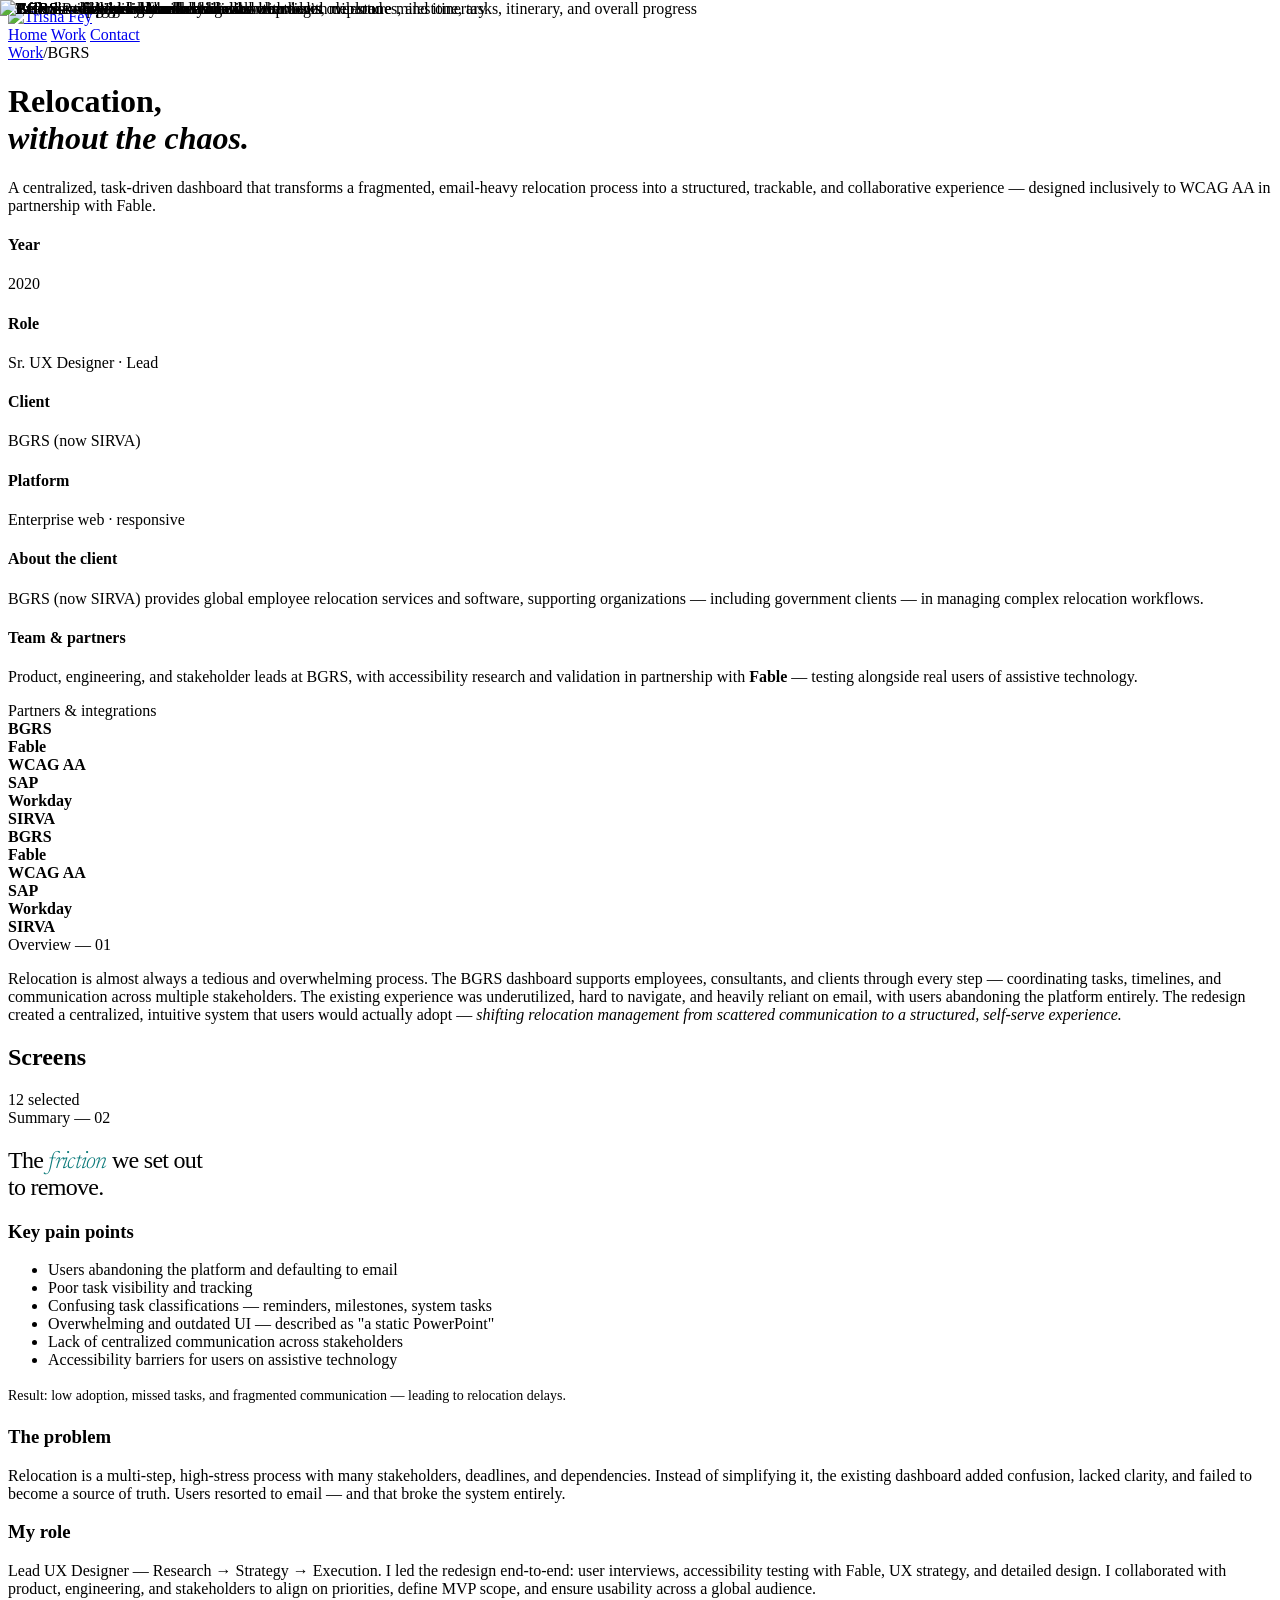
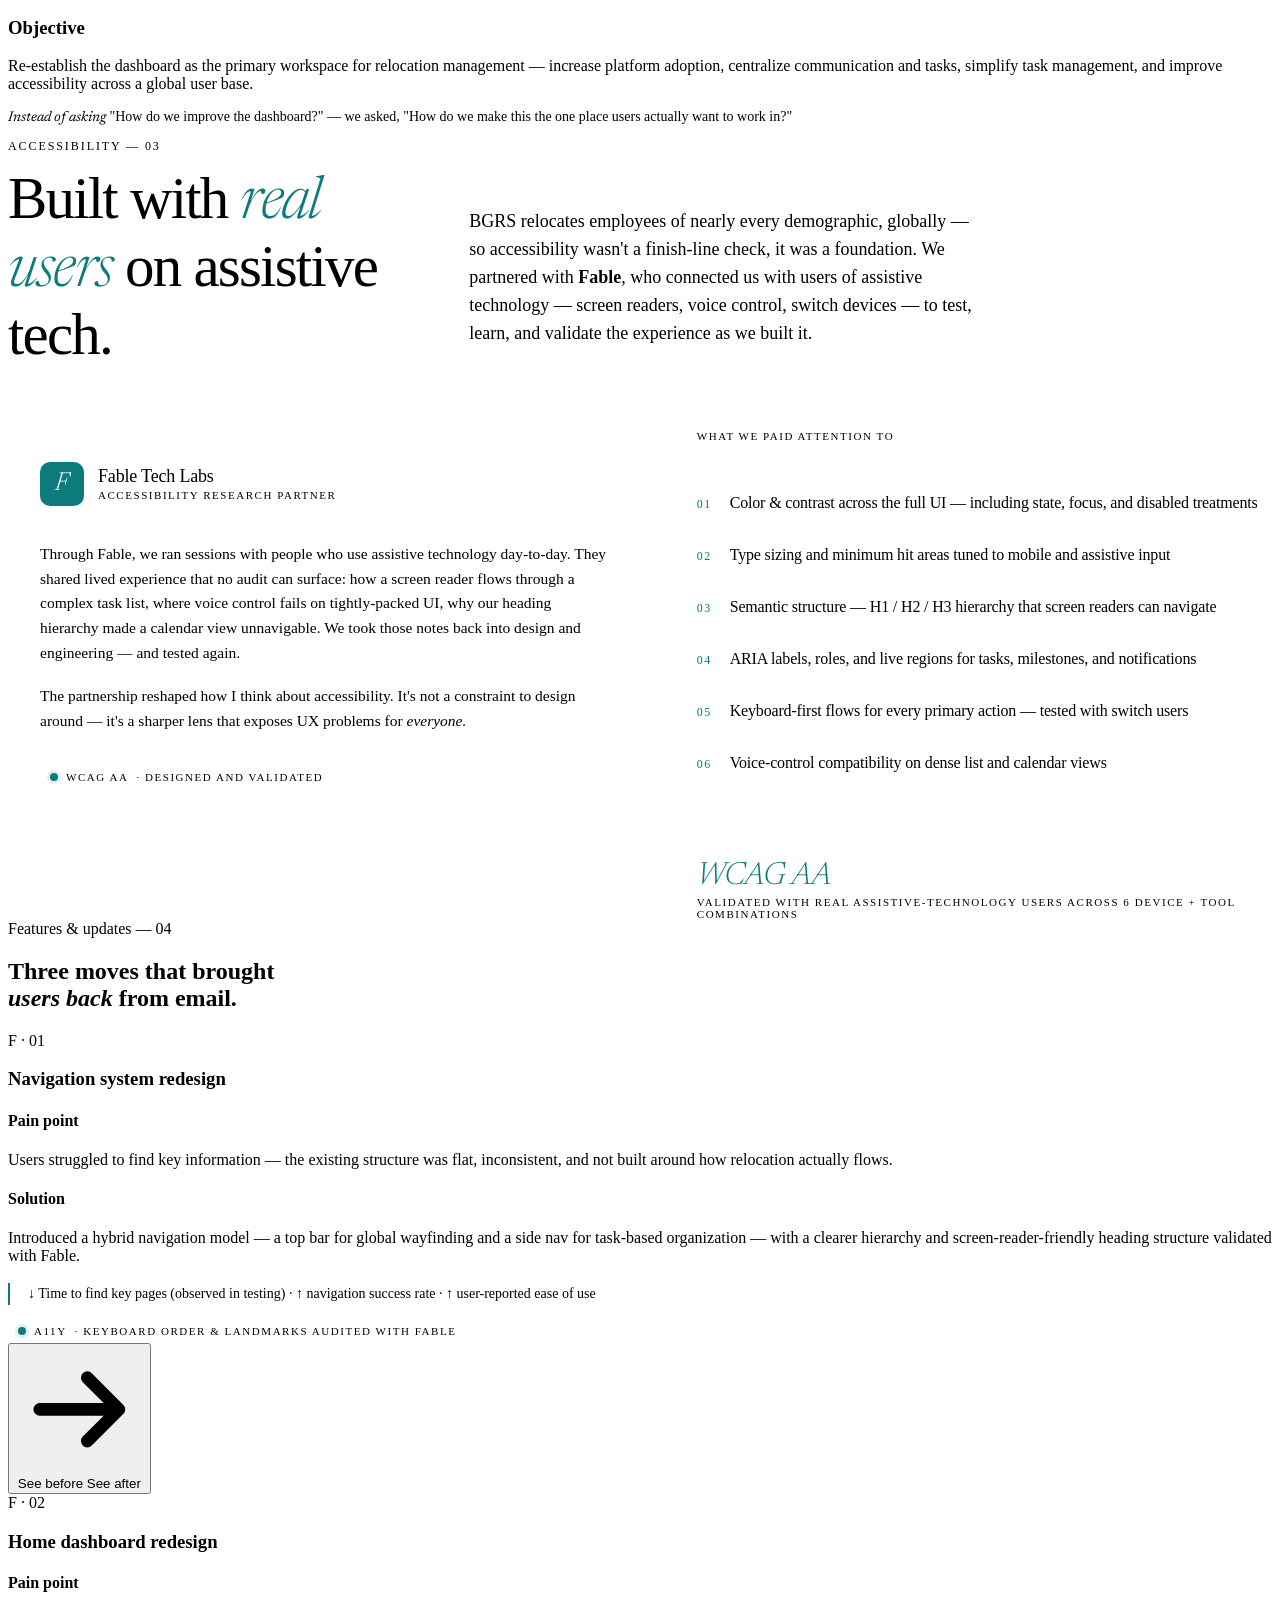
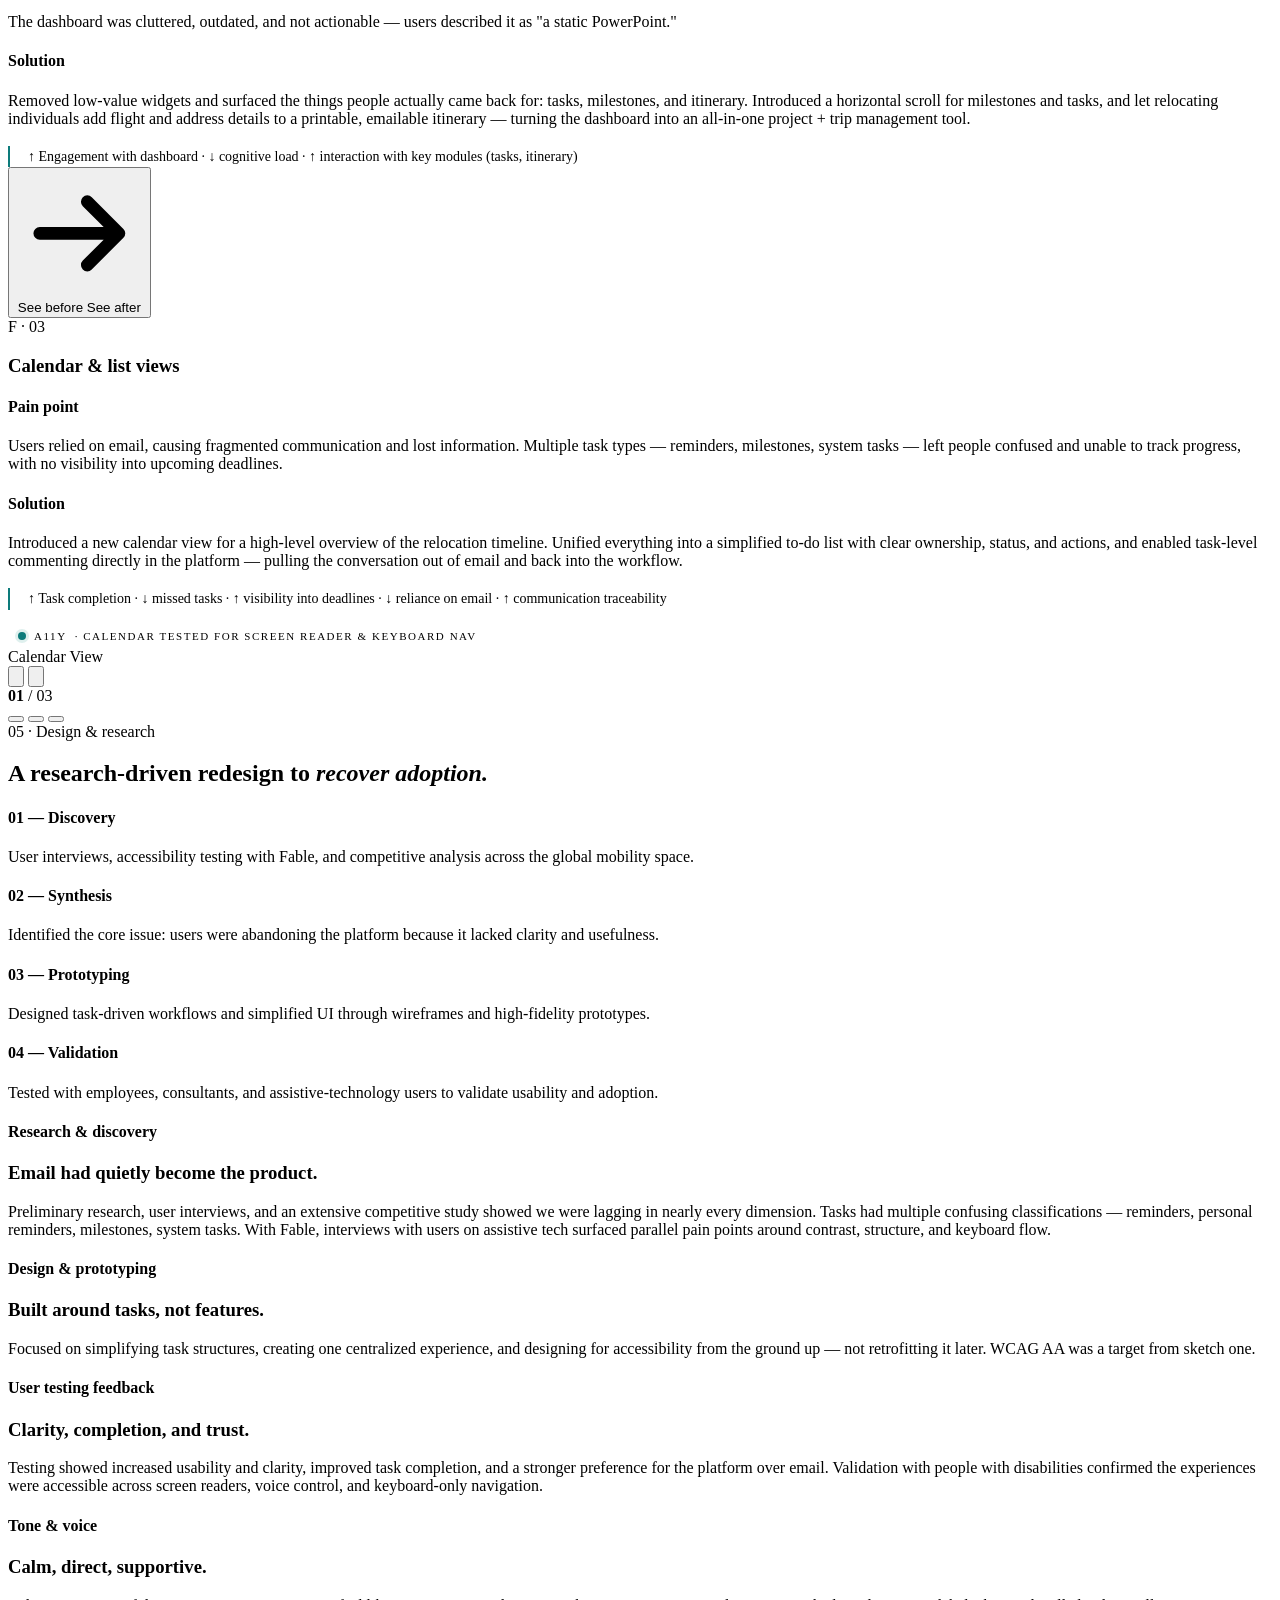
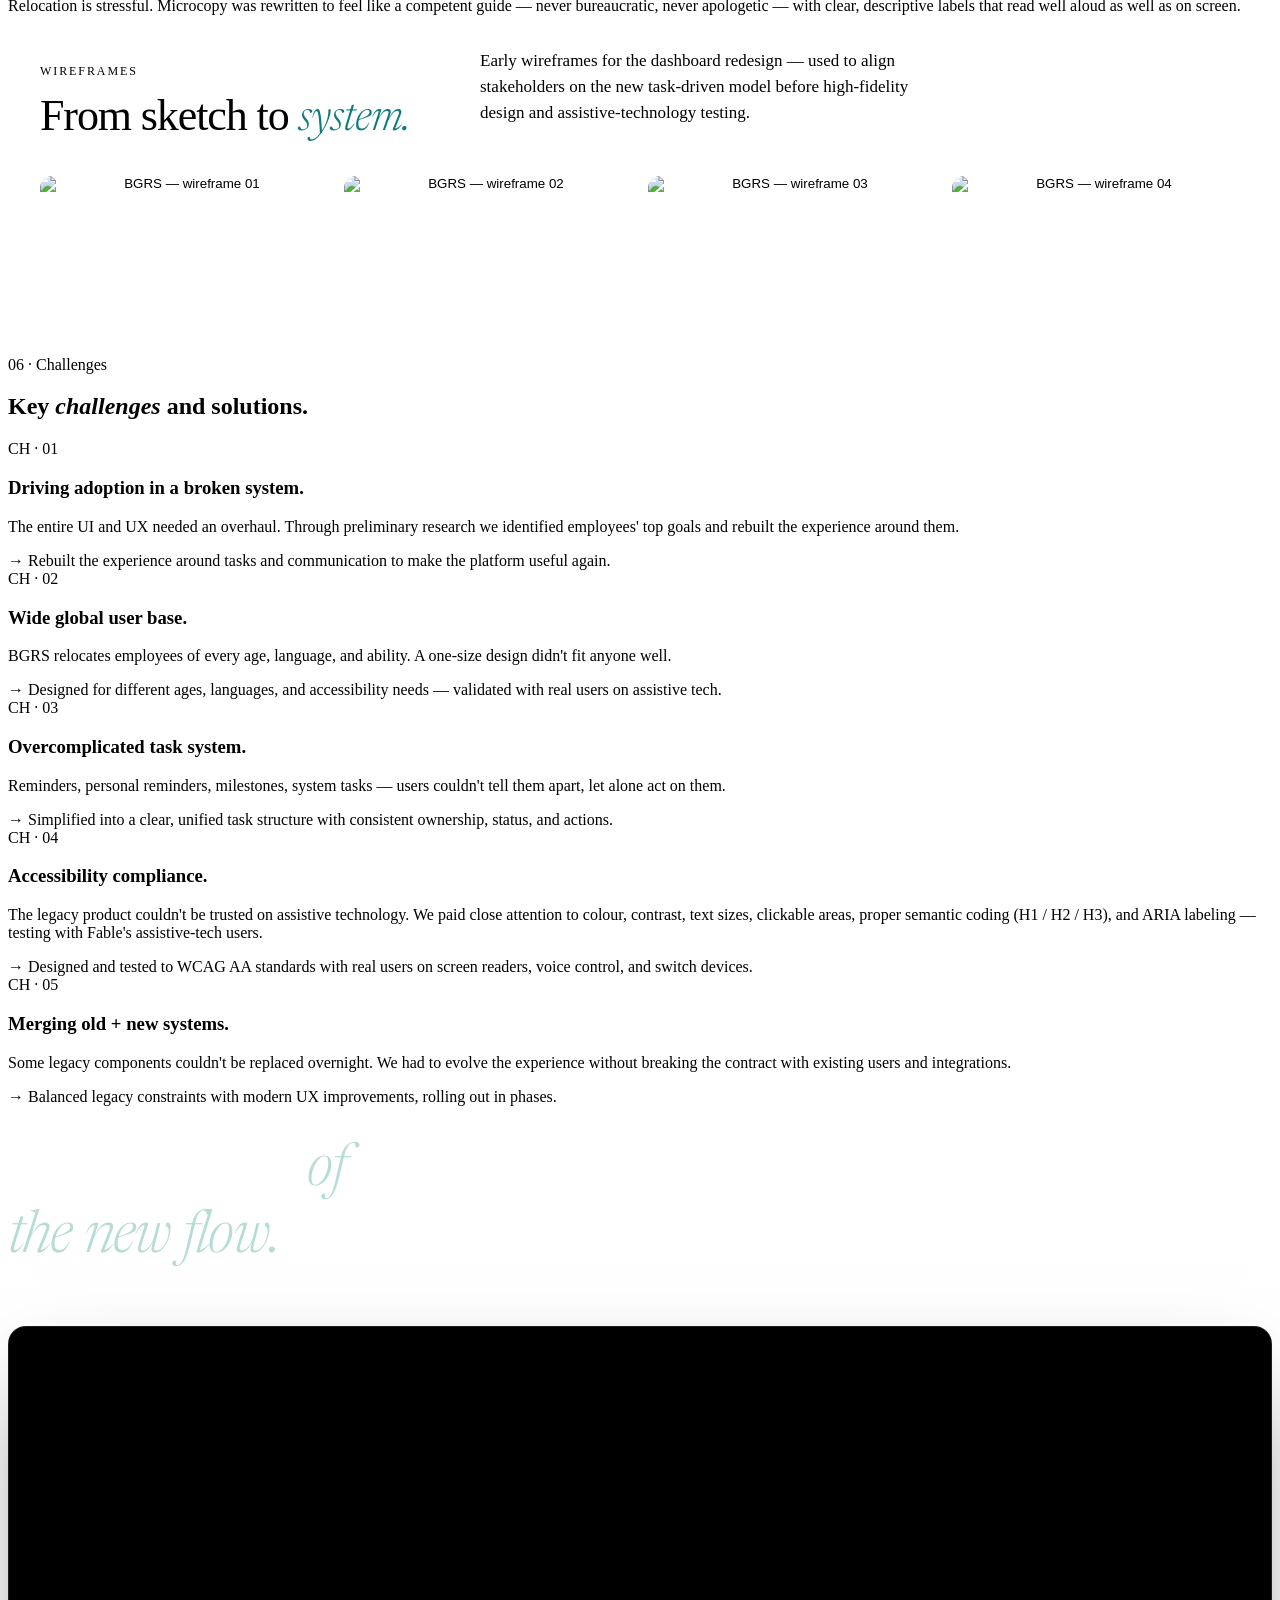
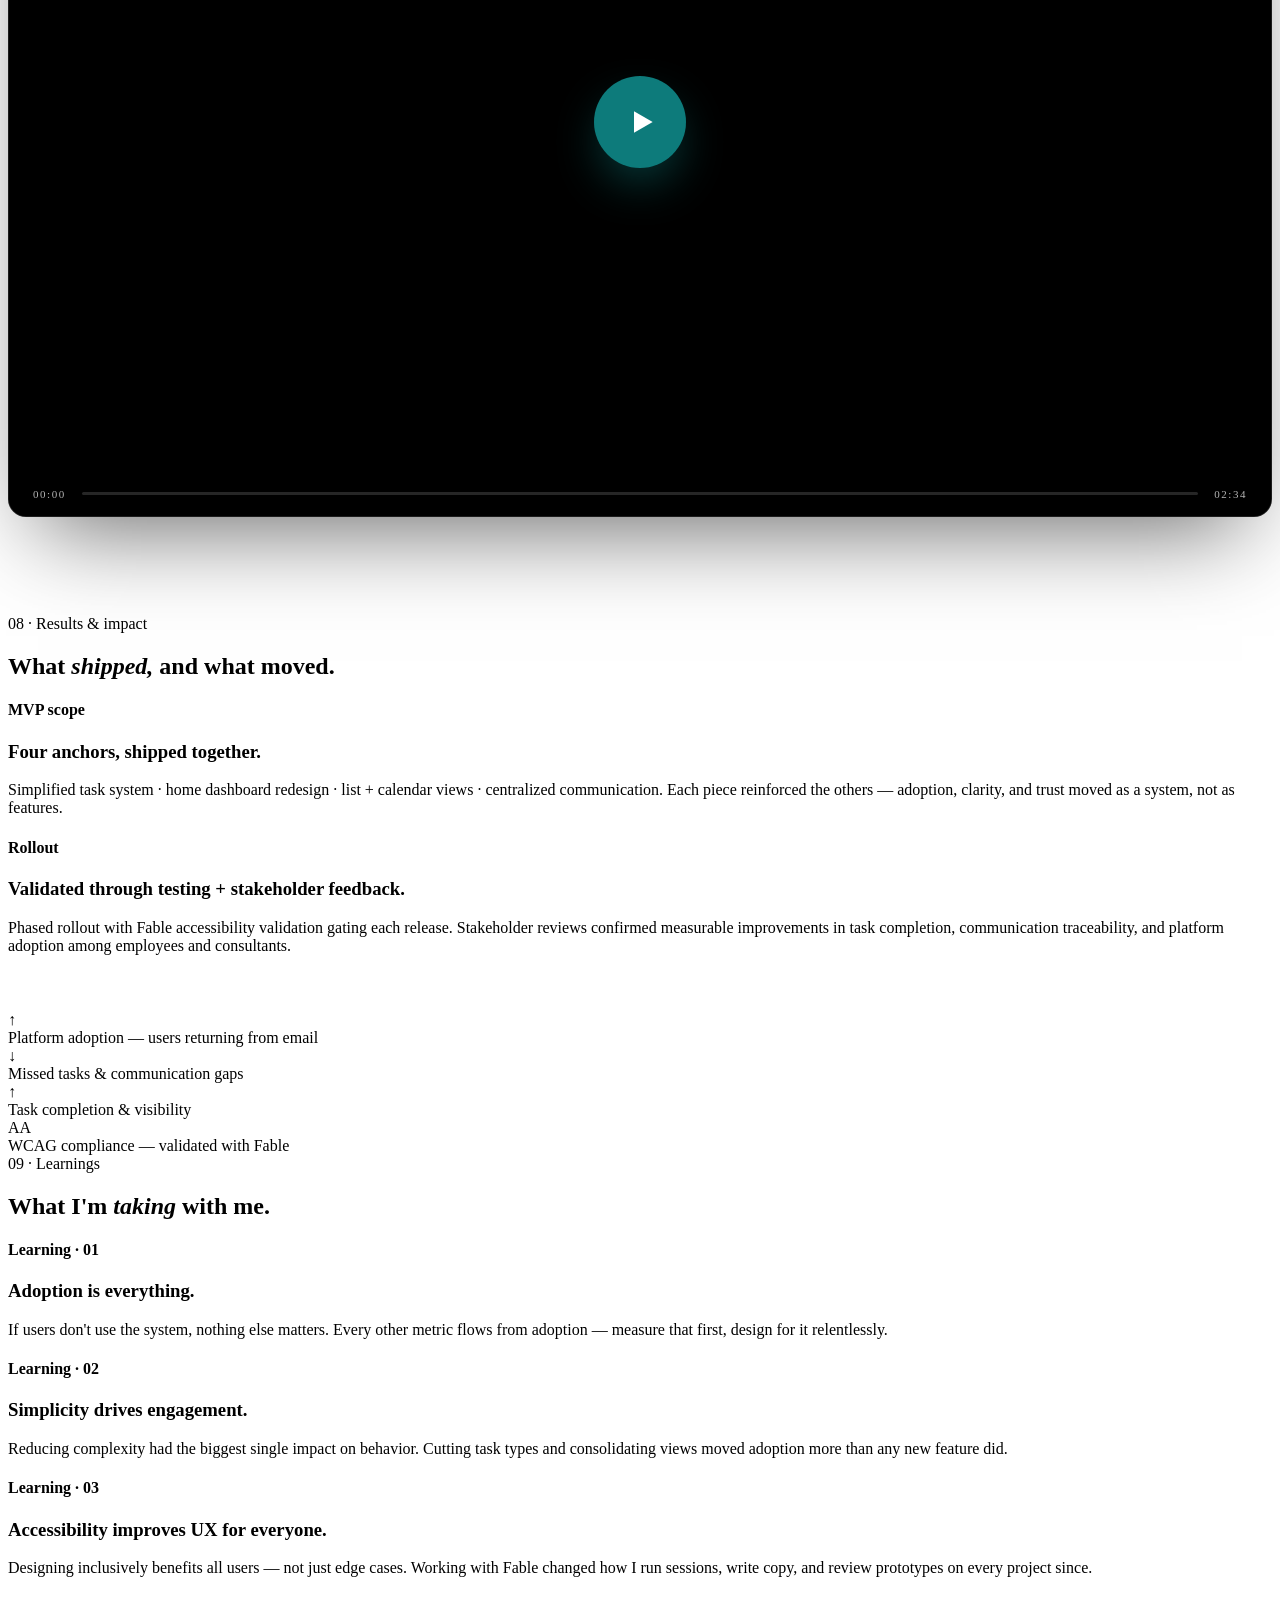
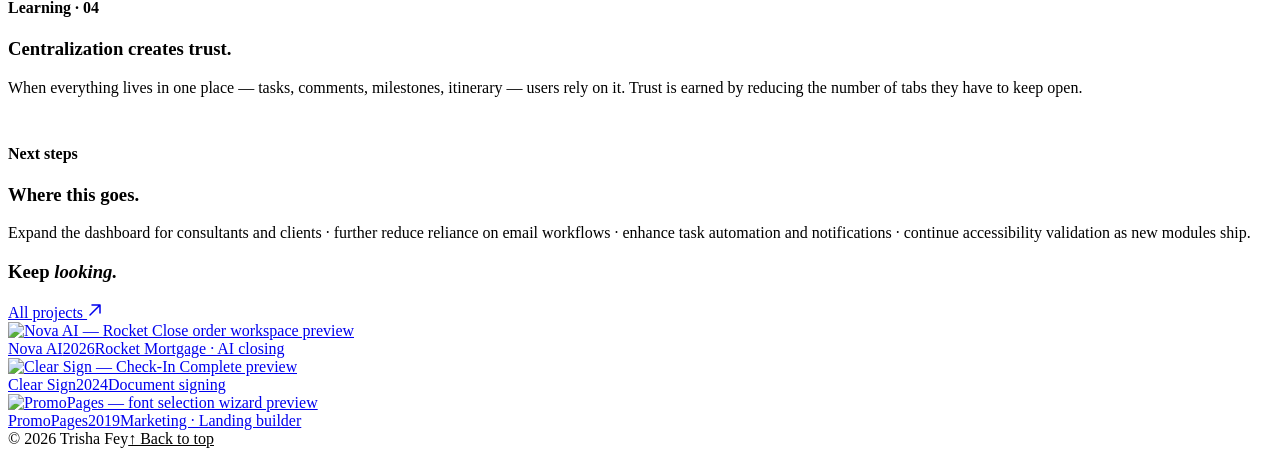
==== case-bgrs.html @ 2b7efe1e "Add files via upload" ====
<!doctype html>
<html lang="en">
<head>
  
  <!-- Google tag (gtag.js) -->
<script async src="https://www.googletagmanager.com/gtag/js?id=G-437LB5DVLY"></script>
<script>
  window.dataLayer = window.dataLayer || [];
  function gtag(){dataLayer.push(arguments);}
  gtag('js', new Date());

  gtag('config', 'G-437LB5DVLY');
</script>
  
<meta charset="utf-8" />
<meta name="viewport" content="width=device-width, initial-scale=1" />
<title>BGRS — Trisha Fey</title>
<link rel="preconnect" href="https://fonts.googleapis.com" />
<link rel="preconnect" href="https://fonts.gstatic.com" crossorigin />
<link href="https://fonts.googleapis.com/css2?family=Inter+Tight:wght@300;400;500;600&family=Newsreader:ital,wght@0,300;0,400;1,300;1,400&family=JetBrains+Mono:wght@400;500&display=swap" rel="stylesheet" />
<link rel="stylesheet" href="css/cs-shared.css" />
<link rel="stylesheet" href="css/case-study.css" />
<style>
  body.cs { --accent: #0D7B7B; --accent-tint: #dff0ee; --accent-tint-2: #b6dcd6; }

  /* metric / quote — match Nova/Clear Sign default */
  body[data-metric-style="underline"] .cs-feature__metric {
    display: block;
    margin-top: 18px;
    padding: 0 0 0 18px;
    background: none; border: none; border-radius: 0;
    border-left: 2px solid var(--accent);
    color: var(--ink-2);
    font-weight: 400;
    font-size: 14px;
    line-height: 1.55;
  }
  body[data-metric-style="underline"] .cs-feature__metric strong {
    font-family: var(--font-mono);
    font-size: 14px; font-weight: 500;
    color: var(--ink);
  }

  /* ================= ACCESSIBILITY CALLOUT (recurring inline tag) =====
     Used wherever Fable / WCAG AA work was relevant. */
  .a11y-pill {
    display: inline-flex;
    align-items: center;
    gap: 8px;
    margin-top: 14px;
    padding: 6px 12px 6px 10px;
    border: 1px solid var(--line);
    border-radius: 999px;
    background: var(--paper);
    font-family: var(--font-mono);
    font-size: 11px;
    text-transform: uppercase;
    letter-spacing: 0.14em;
    color: var(--ink-2);
  }
  .a11y-pill::before {
    content: "";
    width: 8px; height: 8px;
    border-radius: 50%;
    background: var(--accent);
    box-shadow: 0 0 0 3px var(--accent-tint);
  }
  .a11y-pill strong { color: var(--ink); font-weight: 500; }

  /* ================= ACCESSIBILITY SECTION (between summary + features) */
  .cs-a11y {
    padding: clamp(80px, 10vw, 120px) var(--gutter);
    background: var(--paper-2);
    border-top: 1px solid var(--line);
    border-bottom: 1px solid var(--line);
  }
  .cs-a11y__head {
    display: grid;
    grid-template-columns: 1fr 2fr;
    gap: 60px;
    align-items: end;
    margin-bottom: 64px;
  }
  .cs-a11y__num {
    font-family: var(--font-mono);
    font-size: 12px;
    text-transform: uppercase;
    letter-spacing: 0.16em;
    color: var(--muted);
  }
  .cs-a11y__title {
    font-size: clamp(32px, 4.6vw, 60px);
    letter-spacing: -0.03em;
    line-height: 1.05;
    font-weight: 400;
    margin: 14px 0 0;
    max-width: 18ch;
  }
  .cs-a11y__title em {
    font-style: italic;
    font-family: "Newsreader", Georgia, serif;
    font-weight: 300;
    color: var(--accent);
  }
  .cs-a11y__lede {
    font-size: 18px;
    line-height: 1.55;
    color: var(--ink-2);
    max-width: 56ch;
  }
  .cs-a11y__grid {
    display: grid;
    grid-template-columns: 1.1fr 1fr;
    gap: 56px;
    align-items: start;
  }
  .cs-a11y__partner {
    border: 1px solid var(--line);
    border-radius: 16px;
    padding: 32px;
    background: var(--paper);
    display: flex;
    flex-direction: column;
    gap: 18px;
  }
  .cs-a11y__partner-header {
    display: flex;
    align-items: center;
    gap: 14px;
    padding-bottom: 18px;
    border-bottom: 1px solid var(--line);
  }
  .cs-a11y__partner-mark {
    width: 44px; height: 44px;
    border-radius: 10px;
    background: var(--accent);
    color: #fff;
    display: grid;
    place-items: center;
    font-family: "Newsreader", Georgia, serif;
    font-style: italic;
    font-weight: 300;
    font-size: 26px;
  }
  .cs-a11y__partner-name {
    font-size: 18px;
    font-weight: 500;
    letter-spacing: -0.01em;
  }
  .cs-a11y__partner-meta {
    font-family: var(--font-mono);
    font-size: 11px;
    text-transform: uppercase;
    letter-spacing: 0.14em;
    color: var(--muted);
    margin-top: 2px;
  }
  .cs-a11y__partner p {
    font-size: 15.5px;
    line-height: 1.6;
    color: var(--ink-2);
    margin: 0;
  }
  .cs-a11y__criteria {
    display: grid;
    gap: 0;
  }
  .cs-a11y__criteria h3 {
    font-family: var(--font-mono);
    font-size: 11px;
    text-transform: uppercase;
    letter-spacing: 0.14em;
    color: var(--muted);
    margin: 0 0 18px;
    font-weight: 500;
  }
  .cs-a11y__list {
    display: grid;
    grid-template-columns: 1fr 1fr;
    gap: 0;
    border-top: 1px solid var(--line);
  }
  .cs-a11y__list dt {
    grid-column: 1 / -1;
    border-bottom: 1px solid var(--line);
    padding: 18px 0 16px;
    display: grid;
    grid-template-columns: auto 1fr;
    gap: 18px;
    align-items: baseline;
  }
  .cs-a11y__list dt strong {
    font-family: var(--font-mono);
    font-size: 12px;
    color: var(--accent);
    font-weight: 500;
    letter-spacing: 0.12em;
    text-transform: uppercase;
  }
  .cs-a11y__list dt span {
    font-size: 16px;
    color: var(--ink);
    letter-spacing: -0.01em;
  }
  .cs-a11y__metric {
    font-family: var(--font-mono);
    font-size: 11px;
    text-transform: uppercase;
    letter-spacing: 0.14em;
    color: var(--muted);
    margin-top: 32px;
    padding-top: 24px;
    border-top: 1px solid var(--line);
  }
  .cs-a11y__metric strong {
    font-family: "Newsreader", Georgia, serif;
    font-style: italic;
    font-weight: 300;
    font-size: 32px;
    color: var(--accent);
    letter-spacing: -0.02em;
    text-transform: none;
    display: block;
    margin-bottom: 4px;
  }

  /* ================= PROTOTYPE VIDEO SECTION ===================== */
  .cs-proto {
    padding: clamp(90px, 11vw, 140px) var(--gutter);
    background: var(--ink);
    color: #fff;
  }
  .cs-proto__head {
    display: grid;
    grid-template-columns: 1fr 2fr;
    gap: 60px;
    align-items: end;
    margin-bottom: 56px;
  }
  .cs-proto__num {
    font-family: var(--font-mono);
    font-size: 12px;
    text-transform: uppercase;
    letter-spacing: 0.16em;
    color: rgba(255,255,255,0.5);
  }
  .cs-proto__title {
    font-size: clamp(32px, 4.6vw, 60px);
    letter-spacing: -0.03em;
    line-height: 1.05;
    font-weight: 400;
    margin: 14px 0 0;
    max-width: 18ch;
    color: #fff;
  }
  .cs-proto__title em {
    font-style: italic;
    font-family: "Newsreader", Georgia, serif;
    font-weight: 300;
    color: var(--accent-tint-2);
  }
  .cs-proto__lede {
    font-size: 18px;
    line-height: 1.55;
    color: rgba(255,255,255,0.7);
    max-width: 56ch;
  }
  .cs-proto__player {
    position: relative;
    aspect-ratio: 8 / 5; /* 1.60 : 1 — matches the source video so nothing is cropped */
    border-radius: 18px;
    overflow: hidden;
    background: #0a0a0a;
    border: 1px solid rgba(255,255,255,0.08);
    box-shadow: 0 40px 90px -30px rgba(0,0,0,0.6);
  }
  .cs-proto__player .ph {
    position: absolute;
    inset: 0;
    background:
      radial-gradient(120% 80% at 50% 0%, rgba(13,123,123,0.25), transparent 60%),
      linear-gradient(180deg, #1a1a1a 0%, #0a0a0a 100%);
  }
  .cs-proto__player .ph__label {
    color: rgba(255,255,255,0.45) !important;
    background: transparent !important;
    border-color: rgba(255,255,255,0.15) !important;
  }
  .cs-proto__overlay {
    position: absolute;
    inset: 0;
    display: grid;
    place-items: center;
    pointer-events: none;
  }
  .cs-proto__play {
    width: 92px; height: 92px;
    border-radius: 50%;
    background: var(--accent);
    display: grid;
    place-items: center;
    color: #fff;
    box-shadow: 0 20px 50px -10px rgba(13,123,123,0.6);
    pointer-events: auto;
    cursor: pointer;
    border: none;
    transition: transform .25s ease, box-shadow .25s ease;
  }
  .cs-proto__play:hover { transform: scale(1.06); box-shadow: 0 24px 60px -10px rgba(13,123,123,0.8); }
  .cs-proto__play svg { width: 32px; height: 32px; margin-left: 4px; }
  .cs-proto__chrome {
    position: absolute;
    bottom: 0; left: 0; right: 0;
    padding: 16px 24px;
    display: flex;
    align-items: center;
    gap: 16px;
    background: linear-gradient(0deg, rgba(0,0,0,0.7), transparent);
    font-family: var(--font-mono);
    font-size: 11px;
    text-transform: uppercase;
    letter-spacing: 0.14em;
    color: rgba(255,255,255,0.7);
  }
  .cs-proto__chrome-bar {
    flex: 1;
    height: 3px;
    border-radius: 2px;
    background: rgba(255,255,255,0.15);
    position: relative;
    overflow: hidden;
  }
  .cs-proto__chrome-bar::before {
    content: "";
    position: absolute;
    top: 0; left: 0; bottom: 0;
    width: var(--progress, 0%);
    background: var(--accent);
    transition: width .18s linear;
  }
  /* Video fills the player frame; contain so nothing crops even if the source's
     ratio drifts a hair from the 8:5 (1.60:1) player */
  .cs-proto__video {
    position: absolute;
    inset: 0;
    width: 100%;
    height: 100%;
    object-fit: contain;
    background: #000;
    display: block;
  }
  /* Hide overlay + chrome once playback has started */
  .cs-proto__player.is-playing .cs-proto__overlay { opacity: 0; pointer-events: none; }
  .cs-proto__overlay { transition: opacity .25s ease; }
  .cs-proto__meta {
    margin-top: 28px;
    display: grid;
    grid-template-columns: repeat(3, 1fr);
    gap: 32px;
    padding-top: 28px;
    border-top: 1px solid rgba(255,255,255,0.08);
  }
  .cs-proto__meta-item {
    display: flex;
    flex-direction: column;
    gap: 6px;
  }
  .cs-proto__meta-item h4 {
    font-family: var(--font-mono);
    font-size: 11px;
    text-transform: uppercase;
    letter-spacing: 0.14em;
    color: rgba(255,255,255,0.5);
    margin: 0;
    font-weight: 500;
  }
  .cs-proto__meta-item p {
    margin: 0;
    font-size: 15px;
    color: rgba(255,255,255,0.85);
    line-height: 1.55;
  }

  @media (max-width: 800px) {
    .cs-a11y__head, .cs-proto__head { grid-template-columns: 1fr; gap: 28px; }
    .cs-a11y__grid { grid-template-columns: 1fr; gap: 32px; }
    .cs-proto__meta { grid-template-columns: 1fr; gap: 18px; }
  }

  /* Hero image fill */
  .cs-hero__media .cs-img {
    position: absolute;
    inset: 0;
    width: 100%;
    height: 100%;
    object-fit: cover;
    display: block;
  }
  /* Full-bleed break images fill */
  .cs-break > .cs-img {
    position: absolute;
    inset: 0;
    width: 100%;
    height: 100%;
    object-fit: cover;
    display: block;
  }
  /* Carousel slide image fill (before/after + multi) */
  .ba-car__slide > img {
    position: absolute;
    inset: 0;
    width: 100%;
    height: 100%;
    object-fit: cover;
    object-position: top center;
    display: block;
  }
  /* Multi-mode tags are written to .ba-car__tag textContent — suppress the
     inherited After/Before pseudo */
  .ba-car[data-mode="multi"] .ba-car__tag::before { content: none; }

  /* 12-up screen gallery (4 × 3) with click-to-expand */
  .cs-gallery--grid12 .cs-gallery__grid {
    grid-template-columns: repeat(4, 1fr);
    gap: 16px;
  }
  .cs-shot {
    position: relative;
    aspect-ratio: 16 / 10;
    border-radius: 12px;
    overflow: hidden;
    background: var(--paper);
    border: 1px solid var(--line);
    padding: 0;
    margin: 0;
    cursor: zoom-in;
    display: block;
    transition: transform .25s cubic-bezier(.2,.7,.2,1), box-shadow .25s;
  }
  .cs-shot:hover {
    transform: translateY(-3px);
    box-shadow: 0 18px 40px -22px rgba(0,0,0,0.25);
  }
  .cs-shot:focus-visible {
    outline: 2px solid var(--accent);
    outline-offset: 2px;
  }
  .cs-shot img {
    position: absolute; inset: 0;
    width: 100%; height: 100%;
    object-fit: cover;
    object-position: top center;
    display: block;
  }
  @media (max-width: 1000px) {
    .cs-gallery--grid12 .cs-gallery__grid { grid-template-columns: repeat(3, 1fr); }
  }
  @media (max-width: 700px) {
    .cs-gallery--grid12 .cs-gallery__grid { grid-template-columns: repeat(2, 1fr); }
  }

  /* Wireframes gallery (4 across) — sits in the design + research narrative */
  .cs-wireframes {
    padding: clamp(60px, 8vw, 100px) var(--gutter);
    background: var(--paper-2);
    border-top: 1px solid var(--line);
    border-bottom: 1px solid var(--line);
  }
  .cs-wireframes__head {
    max-width: 1200px;
    margin: 0 auto 32px;
    display: grid;
    grid-template-columns: 1fr 2fr;
    gap: 60px;
    align-items: end;
  }
  .cs-wireframes__num {
    font-family: var(--font-mono);
    font-size: 12px;
    text-transform: uppercase;
    letter-spacing: 0.16em;
    color: var(--muted);
  }
  .cs-wireframes__title {
    font-size: clamp(28px, 3.6vw, 44px);
    letter-spacing: -0.025em;
    line-height: 1.05;
    font-weight: 400;
    margin: 14px 0 0;
    max-width: 18ch;
  }
  .cs-wireframes__title em {
    font-style: italic;
    font-family: "Newsreader", Georgia, serif;
    font-weight: 300;
    color: var(--accent);
  }
  .cs-wireframes__lede {
    font-size: 17px;
    line-height: 1.55;
    color: var(--ink-2);
    max-width: 56ch;
  }
  .cs-wireframes__grid {
    max-width: 1200px;
    margin: 0 auto;
    display: grid;
    grid-template-columns: repeat(4, 1fr);
    gap: 16px;
  }
  @media (max-width: 1000px) {
    .cs-wireframes__head { grid-template-columns: 1fr; gap: 24px; }
    .cs-wireframes__grid { grid-template-columns: repeat(2, 1fr); }
  }

  /* Lightbox */
  .cs-lightbox {
    position: fixed;
    inset: 0;
    z-index: 100;
    background: rgba(14, 14, 14, 0.92);
    display: flex;
    align-items: center;
    justify-content: center;
    padding: clamp(20px, 5vw, 60px);
    opacity: 0;
    transition: opacity .25s ease;
  }
  .cs-lightbox[hidden] { display: none; }
  .cs-lightbox.is-open { opacity: 1; }
  .cs-lightbox__img {
    max-width: 100%;
    max-height: 100%;
    width: auto;
    height: auto;
    border-radius: 10px;
    box-shadow: 0 40px 80px -20px rgba(0,0,0,0.6);
    display: block;
  }
  .cs-lightbox__close,
  .cs-lightbox__nav {
    position: absolute;
    background: rgba(255,255,255,0.08);
    border: 1px solid rgba(255,255,255,0.18);
    color: #f4f1ec;
    border-radius: 999px;
    cursor: pointer;
    transition: background .2s, border-color .2s, transform .2s;
    backdrop-filter: blur(6px);
    -webkit-backdrop-filter: blur(6px);
  }
  .cs-lightbox__close {
    top: 24px; right: 24px;
    width: 44px; height: 44px;
    font-size: 28px;
    line-height: 1;
    display: grid; place-items: center;
    padding: 0;
  }
  .cs-lightbox__nav {
    top: 50%;
    transform: translateY(-50%);
    width: 52px; height: 52px;
    font-size: 28px;
    line-height: 1;
    display: grid; place-items: center;
    padding: 0;
    font-family: var(--font-sans);
  }
  .cs-lightbox__nav--prev { left: 24px; }
  .cs-lightbox__nav--next { right: 24px; }
  .cs-lightbox__close:hover,
  .cs-lightbox__nav:hover {
    background: rgba(255,255,255,0.18);
    border-color: rgba(255,255,255,0.35);
  }
  .cs-lightbox__nav:hover { transform: translateY(-50%) scale(1.05); }
  @media (max-width: 600px) {
    .cs-lightbox__nav { width: 42px; height: 42px; font-size: 22px; }
    .cs-lightbox__nav--prev { left: 12px; }
    .cs-lightbox__nav--next { right: 12px; }
    .cs-lightbox__close { top: 12px; right: 12px; width: 38px; height: 38px; font-size: 24px; }
  }
</style>
<!-- Hotjar Tracking Code for http://trishafeydesigns.com/ -->
<script>
    (function(h,o,t,j,a,r){
        h.hj=h.hj||function(){(h.hj.q=h.hj.q||[]).push(arguments)};
        h._hjSettings={hjid:2054169,hjsv:6};
        a=o.getElementsByTagName('head')[0];
        r=o.createElement('script');r.async=1;
        r.src=t+h._hjSettings.hjid+j+h._hjSettings.hjsv;
        a.appendChild(r);
    })(window,document,'https://static.hotjar.com/c/hotjar-','.js?sv=');
</script>
</head>
<body class="cs" data-metric-style="underline">

<nav class="nav" id="nav">
  <a class="nav__logo" href="index.html"><img class="nav__logo-mark" src="assets/tf-logo.svg" alt="Trisha Fey" /></a>
  <div class="nav__links">
    <a href="index.html">Home</a>
    <a href="work.html" class="active">Work</a>
  <a href="mailto:trisha@trishafeydesigns.com">Contact</a>
  </div>
</nav>

<header class="cs-hero" id="hero">
  <div class="cs-hero__crumbs"><a href="work.html">Work</a><span>/</span><span>BGRS</span></div>
  <h1 class="cs-hero__title">Relocation,<br/><em>without the chaos.</em></h1>
  <p class="cs-hero__sub">A centralized, task-driven dashboard that transforms a fragmented, email-heavy relocation process into a structured, trackable, and collaborative experience — designed inclusively to WCAG AA in partnership with Fable.</p>
  <div class="cs-hero__media"><img class="cs-img" src="https://assets.trishafeydesigns.com/bgrs/hero.png" alt="BGRS ReloAccess — relocation dashboard with departure milestone, tasks, itinerary, and overall progress" /></div>
</header>

<section class="cs-info">
  <div class="cs-info__grid">
    <div class="cs-info__item"><h4>Year</h4><p>2020</p></div>
    <div class="cs-info__item"><h4>Role</h4><p>Sr. UX Designer · Lead</p></div>
    <div class="cs-info__item"><h4>Client</h4><p>BGRS (now SIRVA)</p></div>
    <div class="cs-info__item"><h4>Platform</h4><p>Enterprise web · responsive</p></div>
    <div class="cs-info__item cs-info__item--wide"><h4>About the client</h4><p>BGRS (now SIRVA) provides global employee relocation services and software, supporting organizations — including government clients — in managing complex relocation workflows.</p></div>
    <div class="cs-info__item cs-info__item--wide"><h4>Team &amp; partners</h4><p>Product, engineering, and stakeholder leads at BGRS, with accessibility research and validation in partnership with <strong>Fable</strong> — testing alongside real users of assistive technology.</p></div>
  </div>
</section>

<section class="cs-logos">
  <div class="cs-logos__label">Partners &amp; integrations</div>
  <div class="cs-logos__track-wrap"><div class="cs-logos__track">
    <div class="cs-logo"><strong>BGRS</strong></div>
    <div class="cs-logo"><strong>Fable</strong></div>
    <div class="cs-logo"><strong>WCAG&nbsp;AA</strong></div>
    <div class="cs-logo"><strong>SAP</strong></div>
    <div class="cs-logo"><strong>Workday</strong></div>
    <div class="cs-logo"><strong>SIRVA</strong></div>
    <div class="cs-logo"><strong>BGRS</strong></div>
    <div class="cs-logo"><strong>Fable</strong></div>
    <div class="cs-logo"><strong>WCAG&nbsp;AA</strong></div>
    <div class="cs-logo"><strong>SAP</strong></div>
    <div class="cs-logo"><strong>Workday</strong></div>
    <div class="cs-logo"><strong>SIRVA</strong></div>
  </div></div>
</section>

<section class="cs-overview">
  <div class="cs-overview__inner">
    <div class="cs-overview__label">Overview — 01</div>
    <p class="cs-overview__body">Relocation is almost always a tedious and overwhelming process. The BGRS dashboard supports employees, consultants, and clients through every step — coordinating tasks, timelines, and communication across multiple stakeholders. The existing experience was underutilized, hard to navigate, and heavily reliant on email, with users abandoning the platform entirely. The redesign created a centralized, intuitive system that users would actually adopt — <em>shifting relocation management from scattered communication to a structured, self-serve experience.</em></p>
  </div>
</section>

<!-- SCREEN GALLERY (4 × 3) -->
<section class="cs-gallery cs-gallery--grid12" id="screens">
  <div class="cs-gallery__head">
    <h2 class="cs-gallery__title">Screens</h2>
    <span class="cs-gallery__meta">12 selected</span>
  </div>
  <div class="cs-gallery__grid" id="bgrsGrid">
    <button class="cs-shot" type="button" data-src="https://assets.trishafeydesigns.com/bgrs/screen-1.png" aria-label="Expand screen 01"><img src="https://assets.trishafeydesigns.com/bgrs/screen-1.png" alt="BGRS — screen 01" loading="lazy" /></button>
    <button class="cs-shot" type="button" data-src="https://assets.trishafeydesigns.com/bgrs/screen-2.png" aria-label="Expand screen 02"><img src="https://assets.trishafeydesigns.com/bgrs/screen-2.png" alt="BGRS — screen 02" loading="lazy" /></button>
    <button class="cs-shot" type="button" data-src="https://assets.trishafeydesigns.com/bgrs/screen-3.png" aria-label="Expand screen 03"><img src="https://assets.trishafeydesigns.com/bgrs/screen-3.png" alt="BGRS — screen 03" loading="lazy" /></button>
    <button class="cs-shot" type="button" data-src="https://assets.trishafeydesigns.com/bgrs/screen-4.png" aria-label="Expand screen 04"><img src="https://assets.trishafeydesigns.com/bgrs/screen-4.png" alt="BGRS — screen 04" loading="lazy" /></button>
    <button class="cs-shot" type="button" data-src="https://assets.trishafeydesigns.com/bgrs/screen-5.png" aria-label="Expand screen 05"><img src="https://assets.trishafeydesigns.com/bgrs/screen-5.png" alt="BGRS — screen 05" loading="lazy" /></button>
    <button class="cs-shot" type="button" data-src="https://assets.trishafeydesigns.com/bgrs/screen-6.png" aria-label="Expand screen 06"><img src="https://assets.trishafeydesigns.com/bgrs/screen-6.png" alt="BGRS — screen 06" loading="lazy" /></button>
    <button class="cs-shot" type="button" data-src="https://assets.trishafeydesigns.com/bgrs/screen-7.png" aria-label="Expand screen 07"><img src="https://assets.trishafeydesigns.com/bgrs/screen-7.png" alt="BGRS — screen 07" loading="lazy" /></button>
    <button class="cs-shot" type="button" data-src="https://assets.trishafeydesigns.com/bgrs/screen-8.png" aria-label="Expand screen 08"><img src="https://assets.trishafeydesigns.com/bgrs/screen-8.png" alt="BGRS — screen 08" loading="lazy" /></button>
    <button class="cs-shot" type="button" data-src="https://assets.trishafeydesigns.com/bgrs/screen-9.png" aria-label="Expand screen 09"><img src="https://assets.trishafeydesigns.com/bgrs/screen-9.png" alt="BGRS — screen 09" loading="lazy" /></button>
    <button class="cs-shot" type="button" data-src="https://assets.trishafeydesigns.com/bgrs/screen-10.png" aria-label="Expand screen 10"><img src="https://assets.trishafeydesigns.com/bgrs/screen-10.png" alt="BGRS — screen 10" loading="lazy" /></button>
    <button class="cs-shot" type="button" data-src="https://assets.trishafeydesigns.com/bgrs/screen-11.png" aria-label="Expand screen 11"><img src="https://assets.trishafeydesigns.com/bgrs/screen-11.png" alt="BGRS — screen 11" loading="lazy" /></button>
    <button class="cs-shot" type="button" data-src="https://assets.trishafeydesigns.com/bgrs/screen-12.png" aria-label="Expand screen 12"><img src="https://assets.trishafeydesigns.com/bgrs/screen-12.png" alt="BGRS — screen 12" loading="lazy" /></button>
  </div>
</section>

<section class="cs-summary">
  <div class="cs-summary__inner">
    <div class="cs-summary__label">Summary — 02</div>
    <h2 class="h1" style="max-width:18ch;letter-spacing:-0.03em;font-weight:400;">The <em style="font-family:Newsreader,Georgia,serif;font-style:italic;color:var(--accent);font-weight:300;">friction</em> we set out to remove.</h2>
    <div class="cs-summary__grid">
      <div class="cs-summary__block">
        <h3 data-num="2.1">Key pain points</h3>
        <ul>
          <li>Users abandoning the platform and defaulting to email</li>
          <li>Poor task visibility and tracking</li>
          <li>Confusing task classifications — reminders, milestones, system tasks</li>
          <li>Overwhelming and outdated UI — described as "a static PowerPoint"</li>
          <li>Lack of centralized communication across stakeholders</li>
          <li>Accessibility barriers for users on assistive technology</li>
        </ul>
        <div style="margin-top:16px;font-size:14px;color:var(--ink-2);line-height:1.55;">
          <strong style="color:var(--ink);font-weight:500;">Result:</strong> low adoption, missed tasks, and fragmented communication — leading to relocation delays.
        </div>
      </div>
      <div class="cs-summary__block">
        <h3 data-num="2.2">The problem</h3>
        <p>Relocation is a multi-step, high-stress process with many stakeholders, deadlines, and dependencies. Instead of simplifying it, the existing dashboard added confusion, lacked clarity, and failed to become a source of truth. Users resorted to email — and that broke the system entirely.</p>
      </div>
      <div class="cs-summary__block">
        <h3 data-num="2.3">My role</h3>
        <p>Lead UX Designer — Research → Strategy → Execution. I led the redesign end-to-end: user interviews, accessibility testing with Fable, UX strategy, and detailed design. I collaborated with product, engineering, and stakeholders to align on priorities, define MVP scope, and ensure usability across a global audience.</p>
      </div>
      <div class="cs-summary__block">
        <h3 data-num="2.4">Objective</h3>
        <p>Re-establish the dashboard as the primary workspace for relocation management — increase platform adoption, centralize communication and tasks, simplify task management, and improve accessibility across a global user base.</p>
        <p style="margin-top:12px;font-size:14px;color:var(--muted);"><em style="font-family:Newsreader,Georgia,serif;">Instead of asking</em> "How do we improve the dashboard?" — we asked, "How do we make this the one place users actually want to work in?"</p>
      </div>
    </div>
  </div>
</section>

<div class="cs-break"><img class="cs-img" src="https://assets.trishafeydesigns.com/bgrs/break-1.png" alt="BGRS — full-bleed flow overview" /></div>

<!-- ACCESSIBILITY · prominent partner section before features -->
<section class="cs-a11y" id="accessibility">
  <header class="cs-a11y__head">
    <div>
      <div class="cs-a11y__num">Accessibility — 03</div>
      <h2 class="cs-a11y__title">Built with <em>real users</em> on assistive tech.</h2>
    </div>
    <p class="cs-a11y__lede">
      BGRS relocates employees of nearly every demographic, globally — so accessibility wasn't a finish-line check, it was a foundation. We partnered with <strong>Fable</strong>, who connected us with users of assistive technology — screen readers, voice control, switch devices — to test, learn, and validate the experience as we built it.
    </p>
  </header>

  <div class="cs-a11y__grid">
    <div class="cs-a11y__partner">
      <div class="cs-a11y__partner-header">
        <div class="cs-a11y__partner-mark" aria-hidden="true">F</div>
        <div>
          <div class="cs-a11y__partner-name">Fable Tech Labs</div>
          <div class="cs-a11y__partner-meta">Accessibility research partner</div>
        </div>
      </div>
      <p>Through Fable, we ran sessions with people who use assistive technology day-to-day. They shared lived experience that no audit can surface: how a screen reader flows through a complex task list, where voice control fails on tightly-packed UI, why our heading hierarchy made a calendar view unnavigable. We took those notes back into design and engineering — and tested again.</p>
      <p>The partnership reshaped how I think about accessibility. It's not a constraint to design around — it's a sharper lens that exposes UX problems for <em>everyone.</em></p>
      <span class="a11y-pill"><strong>WCAG AA</strong> · designed and validated</span>
    </div>

    <div class="cs-a11y__criteria">
      <h3>What we paid attention to</h3>
      <dl class="cs-a11y__list">
        <dt><strong>01</strong><span>Color &amp; contrast across the full UI — including state, focus, and disabled treatments</span></dt>
        <dt><strong>02</strong><span>Type sizing and minimum hit areas tuned to mobile and assistive input</span></dt>
        <dt><strong>03</strong><span>Semantic structure — H1 / H2 / H3 hierarchy that screen readers can navigate</span></dt>
        <dt><strong>04</strong><span>ARIA labels, roles, and live regions for tasks, milestones, and notifications</span></dt>
        <dt><strong>05</strong><span>Keyboard-first flows for every primary action — tested with switch users</span></dt>
        <dt><strong>06</strong><span>Voice-control compatibility on dense list and calendar views</span></dt>
      </dl>
      <div class="cs-a11y__metric">
        <strong>WCAG AA</strong>
        validated with real assistive-technology users across 6 device + tool combinations
      </div>
    </div>
  </div>
</section>

<section class="cs-features">
  <header class="cs-features__head">
    <div class="cs-features__label">Features &amp; updates — 04</div>
    <h2 class="cs-features__title">Three moves that brought<br/><em>users back</em> from email.</h2>
  </header>

  <article class="cs-feature">
    <div class="cs-feature__copy">
      <div class="cs-feature__num">F · 01</div>
      <h3 class="cs-feature__title">Navigation system redesign</h3>
      <div class="cs-feature__row">
        <h4>Pain point</h4>
        <p>Users struggled to find key information — the existing structure was flat, inconsistent, and not built around how relocation actually flows.</p>
      </div>
      <div class="cs-feature__row">
        <h4>Solution</h4>
        <p>Introduced a hybrid navigation model — a top bar for global wayfinding and a side nav for task-based organization — with a clearer hierarchy and screen-reader-friendly heading structure validated with Fable.</p>
      </div>
      <div class="cs-feature__metric">
        ↓ Time to find key pages (observed in testing) · ↑ <strong>navigation success rate</strong> · ↑ user-reported ease of use
      </div>
      <span class="a11y-pill"><strong>A11y</strong> · keyboard order &amp; landmarks audited with Fable</span>
    </div>
    <div class="cs-feature__media">
      <div class="ba-car" data-state="after">
        <div class="ba-car__frame">
          <span class="ba-car__tag"></span>
          <div class="ba-car__slide ba-car__slide--after"><img src="https://assets.trishafeydesigns.com/bgrs/feature-1-navigation-system-design-after.png" alt="After — top + side hybrid navigation" loading="lazy" /></div>
          <div class="ba-car__slide ba-car__slide--before"><img src="https://assets.trishafeydesigns.com/bgrs/feature-1-navigation-system-design-before.png" alt="Before — flat navigation with hidden depth" loading="lazy" /></div>
        </div>
        <div class="ba-car__controls">
          <button class="ba-car__toggle" type="button">
            <svg viewBox="0 0 16 16" fill="none"><path d="M3 8h10M9 4l4 4-4 4" stroke="currentColor" stroke-width="1.6" stroke-linecap="round" stroke-linejoin="round"/></svg>
            <span class="label-after">See before</span>
            <span class="label-before">See after</span>
          </button>
          <div class="ba-car__dots"><span></span><span></span></div>
        </div>
      </div>
    </div>
  </article>

  <article class="cs-feature">
    <div class="cs-feature__copy">
      <div class="cs-feature__num">F · 02</div>
      <h3 class="cs-feature__title">Home dashboard redesign</h3>
      <div class="cs-feature__row">
        <h4>Pain point</h4>
        <p>The dashboard was cluttered, outdated, and not actionable — users described it as "a static PowerPoint."</p>
      </div>
      <div class="cs-feature__row">
        <h4>Solution</h4>
        <p>Removed low-value widgets and surfaced the things people actually came back for: tasks, milestones, and itinerary. Introduced a horizontal scroll for milestones and tasks, and let relocating individuals add flight and address details to a printable, emailable itinerary — turning the dashboard into an all-in-one project + trip management tool.</p>
      </div>
      <div class="cs-feature__metric">
        ↑ Engagement with dashboard · ↓ <strong>cognitive load</strong> · ↑ interaction with key modules (tasks, itinerary)
      </div>
    </div>
    <div class="cs-feature__media">
      <div class="ba-car" data-state="after">
        <div class="ba-car__frame">
          <span class="ba-car__tag"></span>
          <div class="ba-car__slide ba-car__slide--after"><img src="https://assets.trishafeydesigns.com/bgrs/feature-2-home-dashboard-redesign-after.png" alt="After — redesigned home dashboard with tasks, milestones, and itinerary" loading="lazy" /></div>
          <div class="ba-car__slide ba-car__slide--before"><img src="https://assets.trishafeydesigns.com/bgrs/feature-2-home-dashboard-redesign-before.png" alt="Before — original home dashboard with widget overload" loading="lazy" /></div>
        </div>
        <div class="ba-car__controls">
          <button class="ba-car__toggle" type="button">
            <svg viewBox="0 0 16 16" fill="none"><path d="M3 8h10M9 4l4 4-4 4" stroke="currentColor" stroke-width="1.6" stroke-linecap="round" stroke-linejoin="round"/></svg>
            <span class="label-after">See before</span>
            <span class="label-before">See after</span>
          </button>
          <div class="ba-car__dots"><span></span><span></span></div>
        </div>
      </div>
    </div>
  </article>

  <article class="cs-feature">
    <div class="cs-feature__copy">
      <div class="cs-feature__num">F · 03</div>
      <h3 class="cs-feature__title">Calendar &amp; list views</h3>
      <div class="cs-feature__row">
        <h4>Pain point</h4>
        <p>Users relied on email, causing fragmented communication and lost information. Multiple task types — reminders, milestones, system tasks — left people confused and unable to track progress, with no visibility into upcoming deadlines.</p>
      </div>
      <div class="cs-feature__row">
        <h4>Solution</h4>
        <p>Introduced a new calendar view for a high-level overview of the relocation timeline. Unified everything into a simplified to-do list with clear ownership, status, and actions, and enabled task-level commenting directly in the platform — pulling the conversation out of email and back into the workflow.</p>
      </div>
      <div class="cs-feature__metric">
        ↑ Task completion · ↓ missed tasks · ↑ <strong>visibility into deadlines</strong> · ↓ reliance on email · ↑ communication traceability
      </div>
      <span class="a11y-pill"><strong>A11y</strong> · calendar tested for screen reader &amp; keyboard nav</span>
    </div>
    <div class="cs-feature__media">
      <div class="ba-car" data-mode="multi" data-active="0" data-current-tag="Calendar View">
        <div class="ba-car__frame">
          <span class="ba-car__tag"></span>
          <div class="ba-car__slide is-active" data-tag="Calendar View"><img src="https://assets.trishafeydesigns.com/bgrs/feature-3-calander-1.png" alt="Calendar view — relocation timeline overview" loading="lazy" /></div>
          <div class="ba-car__slide" data-tag="Task View"><img src="https://assets.trishafeydesigns.com/bgrs/feature-3-tasks-2.png" alt="Task view — unified to-do list" loading="lazy" /></div>
          <div class="ba-car__slide" data-tag="Task Details"><img src="https://assets.trishafeydesigns.com/bgrs/feature-3-tasks-panel-3.png" alt="Task details panel — task detail with comments" loading="lazy" /></div>
        </div>
        <div class="ba-car__controls">
          <div class="ba-car__nav">
            <button class="ba-car__prev" type="button" aria-label="Previous">
              <svg viewBox="0 0 16 16" fill="none"><path d="M10 13L5 8l5-5" stroke="currentColor" stroke-width="1.6" stroke-linecap="round" stroke-linejoin="round"/></svg>
            </button>
            <button class="ba-car__next" type="button" aria-label="Next">
              <svg viewBox="0 0 16 16" fill="none"><path d="M6 3l5 5-5 5" stroke="currentColor" stroke-width="1.6" stroke-linecap="round" stroke-linejoin="round"/></svg>
            </button>
          </div>
          <div class="ba-car__count"><strong class="ba-car__current">01</strong> / 03</div>
          <div class="ba-car__dots">
            <button class="is-active" data-go="0" aria-label="Slide 1"></button>
            <button data-go="1" aria-label="Slide 2"></button>
            <button data-go="2" aria-label="Slide 3"></button>
          </div>
        </div>
      </div>
    </div>
  </article>

</section>

<div class="cs-break cs-break--tall"><img class="cs-img" src="https://assets.trishafeydesigns.com/bgrs/break-2.png" alt="BGRS — design system overview" /></div>

<section class="cs-section">
  <header class="cs-section__head">
    <div class="cs-section__num">05 · Design &amp; research</div>
    <h2 class="cs-section__title">A research-driven redesign to <em>recover adoption.</em></h2>
  </header>
  <div class="cs-process">
    <div class="cs-process__step"><h4>01 — Discovery</h4><p>User interviews, accessibility testing with Fable, and competitive analysis across the global mobility space.</p></div>
    <div class="cs-process__step"><h4>02 — Synthesis</h4><p>Identified the core issue: users were abandoning the platform because it lacked clarity and usefulness.</p></div>
    <div class="cs-process__step"><h4>03 — Prototyping</h4><p>Designed task-driven workflows and simplified UI through wireframes and high-fidelity prototypes.</p></div>
    <div class="cs-process__step"><h4>04 — Validation</h4><p>Tested with employees, consultants, and assistive-technology users to validate usability and adoption.</p></div>
  </div>
  <div class="cs-detail-grid">
    <div class="cs-detail">
      <h4>Research &amp; discovery</h4>
      <h3>Email had quietly become the product.</h3>
      <p>Preliminary research, user interviews, and an extensive competitive study showed we were lagging in nearly every dimension. Tasks had multiple confusing classifications — reminders, personal reminders, milestones, system tasks. With Fable, interviews with users on assistive tech surfaced parallel pain points around contrast, structure, and keyboard flow.</p>
    </div>
    <div class="cs-detail">
      <h4>Design &amp; prototyping</h4>
      <h3>Built around tasks, not features.</h3>
      <p>Focused on simplifying task structures, creating one centralized experience, and designing for accessibility from the ground up — not retrofitting it later. WCAG AA was a target from sketch one.</p>
    </div>
    <div class="cs-detail">
      <h4>User testing feedback</h4>
      <h3>Clarity, completion, and trust.</h3>
      <p>Testing showed increased usability and clarity, improved task completion, and a stronger preference for the platform over email. Validation with people with disabilities confirmed the experiences were accessible across screen readers, voice control, and keyboard-only navigation.</p>
    </div>
    <div class="cs-detail">
      <h4>Tone &amp; voice</h4>
      <h3>Calm, direct, supportive.</h3>
      <p>Relocation is stressful. Microcopy was rewritten to feel like a competent guide — never bureaucratic, never apologetic — with clear, descriptive labels that read well aloud as well as on screen.</p>
    </div>
  </div>
</section>

<!-- WIREFRAMES — early sketches that informed the redesign -->
<section class="cs-wireframes" id="wireframes">
  <header class="cs-wireframes__head">
    <div>
      <div class="cs-wireframes__num">Wireframes</div>
      <h2 class="cs-wireframes__title">From sketch to <em>system.</em></h2>
    </div>
    <p class="cs-wireframes__lede">Early wireframes for the dashboard redesign — used to align stakeholders on the new task-driven model before high-fidelity design and assistive-technology testing.</p>
  </header>
  <div class="cs-wireframes__grid">
    <button class="cs-shot" type="button" data-src="https://assets.trishafeydesigns.com/bgrs/wireframe-1.jpeg" aria-label="Expand wireframe 01"><img src="https://assets.trishafeydesigns.com/bgrs/wireframe-1.jpeg" alt="BGRS — wireframe 01" loading="lazy" /></button>
    <button class="cs-shot" type="button" data-src="https://assets.trishafeydesigns.com/bgrs/wireframe-2.jpeg" aria-label="Expand wireframe 02"><img src="https://assets.trishafeydesigns.com/bgrs/wireframe-2.jpeg" alt="BGRS — wireframe 02" loading="lazy" /></button>
    <button class="cs-shot" type="button" data-src="https://assets.trishafeydesigns.com/bgrs/wireframe-3.jpeg" aria-label="Expand wireframe 03"><img src="https://assets.trishafeydesigns.com/bgrs/wireframe-3.jpeg" alt="BGRS — wireframe 03" loading="lazy" /></button>
    <button class="cs-shot" type="button" data-src="https://assets.trishafeydesigns.com/bgrs/wireframe-4.jpeg" aria-label="Expand wireframe 04"><img src="https://assets.trishafeydesigns.com/bgrs/wireframe-4.jpeg" alt="BGRS — wireframe 04" loading="lazy" /></button>
  </div>
</section>

<div class="cs-break"><img class="cs-img" src="https://assets.trishafeydesigns.com/bgrs/break-3.png" alt="BGRS — FigJam research synthesis" /></div>

<section class="cs-section cs-section--alt">
  <header class="cs-section__head">
    <div class="cs-section__num">06 · Challenges</div>
    <h2 class="cs-section__title">Key <em>challenges</em> and solutions.</h2>
  </header>
  <div class="cs-challenges">
    <div class="cs-challenge">
      <div class="cs-challenge__num">CH · 01</div>
      <h3 class="cs-challenge__title">Driving adoption in a broken system.</h3>
      <div class="cs-challenge__body">
        <p>The entire UI and UX needed an overhaul. Through preliminary research we identified employees' top goals and rebuilt the experience around them.</p>
        <span class="cs-challenge__solution">→ Rebuilt the experience around tasks and communication to make the platform useful again.</span>
      </div>
    </div>
    <div class="cs-challenge">
      <div class="cs-challenge__num">CH · 02</div>
      <h3 class="cs-challenge__title">Wide global user base.</h3>
      <div class="cs-challenge__body">
        <p>BGRS relocates employees of every age, language, and ability. A one-size design didn't fit anyone well.</p>
        <span class="cs-challenge__solution">→ Designed for different ages, languages, and accessibility needs — validated with real users on assistive tech.</span>
      </div>
    </div>
    <div class="cs-challenge">
      <div class="cs-challenge__num">CH · 03</div>
      <h3 class="cs-challenge__title">Overcomplicated task system.</h3>
      <div class="cs-challenge__body">
        <p>Reminders, personal reminders, milestones, system tasks — users couldn't tell them apart, let alone act on them.</p>
        <span class="cs-challenge__solution">→ Simplified into a clear, unified task structure with consistent ownership, status, and actions.</span>
      </div>
    </div>
    <div class="cs-challenge">
      <div class="cs-challenge__num">CH · 04</div>
      <h3 class="cs-challenge__title">Accessibility compliance.</h3>
      <div class="cs-challenge__body">
        <p>The legacy product couldn't be trusted on assistive technology. We paid close attention to colour, contrast, text sizes, clickable areas, proper semantic coding (H1 / H2 / H3), and ARIA labeling — testing with Fable's assistive-tech users.</p>
        <span class="cs-challenge__solution">→ Designed and tested to WCAG AA standards with real users on screen readers, voice control, and switch devices.</span>
      </div>
    </div>
    <div class="cs-challenge">
      <div class="cs-challenge__num">CH · 05</div>
      <h3 class="cs-challenge__title">Merging old + new systems.</h3>
      <div class="cs-challenge__body">
        <p>Some legacy components couldn't be replaced overnight. We had to evolve the experience without breaking the contract with existing users and integrations.</p>
        <span class="cs-challenge__solution">→ Balanced legacy constraints with modern UX improvements, rolling out in phases.</span>
      </div>
    </div>
  </div>
</section>

<!-- PROTOTYPE VIDEO SECTION -->
<section class="cs-proto" id="prototype">
  <header class="cs-proto__head">
    <div>
      <div class="cs-proto__num">Prototype — 07</div>
      <h2 class="cs-proto__title">Walkthrough <em>of the new flow.</em></h2>
    </div>
    <p class="cs-proto__lede">
      A clickable Figma prototype of the redesigned dashboard — from sign-in through task completion, calendar view, and itinerary export. Recorded as part of stakeholder review and assistive-technology testing rounds.
    </p>
  </header>
  <div class="cs-proto__player" id="protoPlayer">
    <video class="cs-proto__video" id="protoVideo" preload="metadata" playsinline
           src="https://assets.trishafeydesigns.com/bgrs/video-bgrs-dashboard-walkthrough.mov"
           poster="assets/bgrs/break-2.png"></video>
    <div class="cs-proto__overlay">
      <button class="cs-proto__play" type="button" aria-label="Play prototype walkthrough">
        <svg viewBox="0 0 24 24" fill="currentColor"><path d="M6 4l14 8-14 8V4z"/></svg>
      </button>
    </div>
    <div class="cs-proto__chrome">
      <span class="cs-proto__time">00:00</span>
      <div class="cs-proto__chrome-bar" id="protoBar"></div>
      <span class="cs-proto__duration">02:34</span>
    </div>
  </div>
  <div class="cs-proto__meta">
    <div class="cs-proto__meta-item">
      <h4>Length</h4>
      <p>2:34 — narrated walkthrough of the primary flow</p>
    </div>
    <div class="cs-proto__meta-item">
      <h4>Tool</h4>
      <p>Figma prototype, recorded for stakeholder + Fable review</p>
    </div>
    <div class="cs-proto__meta-item">
      <h4>Covers</h4>
      <p>Sign-in → home → tasks → calendar → itinerary</p>
    </div>
  </div>
</section>

<section class="cs-section">
  <header class="cs-section__head">
    <div class="cs-section__num">08 · Results &amp; impact</div>
    <h2 class="cs-section__title">What <em>shipped,</em> and what moved.</h2>
  </header>
  <div class="cs-detail-grid" style="margin-bottom:56px;">
    <div class="cs-detail">
      <h4>MVP scope</h4>
      <h3>Four anchors, shipped together.</h3>
      <p>Simplified task system · home dashboard redesign · list + calendar views · centralized communication. Each piece reinforced the others — adoption, clarity, and trust moved as a system, not as features.</p>
    </div>
    <div class="cs-detail">
      <h4>Rollout</h4>
      <h3>Validated through testing + stakeholder feedback.</h3>
      <p>Phased rollout with Fable accessibility validation gating each release. Stakeholder reviews confirmed measurable improvements in task completion, communication traceability, and platform adoption among employees and consultants.</p>
    </div>
  </div>
  <div class="cs-metrics">
    <div class="cs-metrics__item"><div class="cs-metrics__num">↑</div><div class="cs-metrics__label">Platform adoption — users returning from email</div></div>
    <div class="cs-metrics__item"><div class="cs-metrics__num">↓</div><div class="cs-metrics__label">Missed tasks &amp; communication gaps</div></div>
    <div class="cs-metrics__item"><div class="cs-metrics__num">↑</div><div class="cs-metrics__label">Task completion &amp; visibility</div></div>
    <div class="cs-metrics__item"><div class="cs-metrics__num">AA</div><div class="cs-metrics__label">WCAG compliance — validated with Fable</div></div>
  </div>
</section>

<div class="cs-break"><img class="cs-img" src="https://assets.trishafeydesigns.com/bgrs/break-4.png" alt="BGRS — full-bleed break" /></div>

<section class="cs-section cs-section--alt">
  <header class="cs-section__head">
    <div class="cs-section__num">09 · Learnings</div>
    <h2 class="cs-section__title">What I'm <em>taking</em> with me.</h2>
  </header>
  <div class="cs-detail-grid">
    <div class="cs-detail"><h4>Learning · 01</h4><h3>Adoption is everything.</h3><p>If users don't use the system, nothing else matters. Every other metric flows from adoption — measure that first, design for it relentlessly.</p></div>
    <div class="cs-detail"><h4>Learning · 02</h4><h3>Simplicity drives engagement.</h3><p>Reducing complexity had the biggest single impact on behavior. Cutting task types and consolidating views moved adoption more than any new feature did.</p></div>
    <div class="cs-detail"><h4>Learning · 03</h4><h3>Accessibility improves UX for everyone.</h3><p>Designing inclusively benefits all users — not just edge cases. Working with Fable changed how I run sessions, write copy, and review prototypes on every project since.</p></div>
    <div class="cs-detail"><h4>Learning · 04</h4><h3>Centralization creates trust.</h3><p>When everything lives in one place — tasks, comments, milestones, itinerary — users rely on it. Trust is earned by reducing the number of tabs they have to keep open.</p></div>
  </div>
  <div class="cs-detail-grid" style="margin-top:48px;">
    <div class="cs-detail" style="grid-column: 1 / -1;">
      <h4>Next steps</h4>
      <h3>Where this goes.</h3>
      <p>Expand the dashboard for consultants and clients · further reduce reliance on email workflows · enhance task automation and notifications · continue accessibility validation as new modules ship.</p>
    </div>
  </div>
</section>

<footer class="cs-foot">
  <div class="cs-foot__head">
    <h3 class="cs-foot__title">Keep <em>looking.</em></h3>
    <a class="cs-foot__cta" href="work.html">All projects
      <svg width="16" height="16" viewBox="0 0 16 16" fill="none"><path d="M3 13L13 3M13 3H5M13 3V11" stroke="currentColor" stroke-width="1.5" stroke-linecap="round" stroke-linejoin="round"/></svg>
    </a>
  </div>
  <div class="cs-foot__grid">
    <a class="cs-tile" href="case-nova.html" data-accent="nova"><div class="cs-tile__media"><img src="https://assets.trishafeydesigns.com/tiles/nova.png" alt="Nova AI — Rocket Close order workspace preview" loading="lazy" /></div><div class="cs-tile__body"><span class="cs-tile__title">Nova AI</span><span class="cs-tile__year">2026</span><span class="cs-tile__sub">Rocket Mortgage · AI closing</span></div></a>
    <a class="cs-tile" href="case-clearsign.html" data-accent="clearsign"><div class="cs-tile__media"><img src="https://assets.trishafeydesigns.com/tiles/clearsign.png" alt="Clear Sign — Check-In Complete preview" loading="lazy" /></div><div class="cs-tile__body"><span class="cs-tile__title">Clear Sign</span><span class="cs-tile__year">2024</span><span class="cs-tile__sub">Document signing</span></div></a>
    <a class="cs-tile" href="case-promopages.html" data-accent="promopages"><div class="cs-tile__media"><img src="https://assets.trishafeydesigns.com/tiles/promopages.png" alt="PromoPages — font selection wizard preview" loading="lazy" /></div><div class="cs-tile__body"><span class="cs-tile__title">PromoPages</span><span class="cs-tile__year">2019</span><span class="cs-tile__sub">Marketing · Landing builder</span></div></a>
  </div>
  <div class="cs-foot__bottom"><span>© 2026 Trisha Fey</span><span><a href="index.html" style="color:inherit;">↑ Back to top</a></span></div>
</footer>

<!-- Lightbox shared by the screens grid and wireframes gallery -->
<div class="cs-lightbox" id="csLightbox" role="dialog" aria-modal="true" aria-label="Image preview" hidden>
  <button class="cs-lightbox__close" type="button" aria-label="Close">&times;</button>
  <button class="cs-lightbox__nav cs-lightbox__nav--prev" type="button" aria-label="Previous">‹</button>
  <img class="cs-lightbox__img" alt="" />
  <button class="cs-lightbox__nav cs-lightbox__nav--next" type="button" aria-label="Next">›</button>
</div>

<script>
  const nav = document.getElementById('nav');
  const onScroll = () => nav.classList.toggle('scrolled', window.scrollY > 8);
  window.addEventListener('scroll', onScroll, { passive: true });
  onScroll();

  // Prototype walkthrough video
  (function protoVideo() {
    const player = document.getElementById('protoPlayer');
    const video = document.getElementById('protoVideo');
    const playBtn = document.querySelector('.cs-proto__play');
    const bar = document.getElementById('protoBar');
    const timeEl = document.querySelector('.cs-proto__time');
    const durEl = document.querySelector('.cs-proto__duration');
    if (!player || !video || !playBtn || !bar) return;

    const fmt = (s) => {
      if (!isFinite(s)) return '00:00';
      const m = Math.floor(s / 60);
      const sec = Math.floor(s % 60);
      return `${String(m).padStart(2,'0')}:${String(sec).padStart(2,'0')}`;
    };

    playBtn.addEventListener('click', () => {
      player.classList.add('is-playing');
      video.controls = true;
      video.play();
    });
    video.addEventListener('pause', () => {
      if (video.currentTime === 0) player.classList.remove('is-playing');
    });
    video.addEventListener('ended', () => {
      player.classList.remove('is-playing');
      video.controls = false;
    });
    video.addEventListener('timeupdate', () => {
      const pct = (video.currentTime / (video.duration || 1)) * 100;
      bar.style.setProperty('--progress', `${pct}%`);
      if (timeEl) timeEl.textContent = fmt(video.currentTime);
    });
    video.addEventListener('loadedmetadata', () => {
      if (durEl) durEl.textContent = fmt(video.duration);
    });
  })();

  // Before / after toggle — F·01 navigation, F·02 home dashboard
  document.querySelectorAll('.ba-car').forEach((car) => {
    const btn = car.querySelector('.ba-car__toggle');
    if (!btn) return;
    btn.addEventListener('click', () => {
      const showingBefore = car.getAttribute('data-state') === 'before';
      car.setAttribute('data-state', showingBefore ? 'after' : 'before');
    });
  });

  // Multi-slide carousel — F·03 calendar / task / task details
  document.querySelectorAll('.ba-car[data-mode="multi"]').forEach((car) => {
    const slides = [...car.querySelectorAll('.ba-car__slide')];
    const dots = [...car.querySelectorAll('.ba-car__dots button')];
    const tagEl = car.querySelector('.ba-car__tag');
    const currentEl = car.querySelector('.ba-car__current');
    const total = slides.length;
    let idx = 0;
    const pad = (n) => String(n + 1).padStart(2, '0');
    const go = (i) => {
      idx = ((i % total) + total) % total;
      slides.forEach((s, k) => s.classList.toggle('is-active', k === idx));
      dots.forEach((d, k) => d.classList.toggle('is-active', k === idx));
      const tag = slides[idx].dataset.tag || '';
      if (tagEl) tagEl.textContent = tag;
      if (tag) car.dataset.currentTag = tag;
      if (currentEl) currentEl.textContent = pad(idx);
      car.dataset.active = idx;
    };
    car.querySelector('.ba-car__prev')?.addEventListener('click', () => go(idx - 1));
    car.querySelector('.ba-car__next')?.addEventListener('click', () => go(idx + 1));
    dots.forEach((d) => d.addEventListener('click', () => go(+d.dataset.go)));
    go(0);
  });

  /* ===== Screens + wireframes lightbox ===== */
  (function lightbox() {
    const lb = document.getElementById('csLightbox');
    if (!lb) return;
    const lbImg = lb.querySelector('.cs-lightbox__img');
    const closeBtn = lb.querySelector('.cs-lightbox__close');
    const prevBtn = lb.querySelector('.cs-lightbox__nav--prev');
    const nextBtn = lb.querySelector('.cs-lightbox__nav--next');
    const shots = Array.from(document.querySelectorAll('.cs-shot[data-src]'));
    let idx = 0;

    function show(i) {
      idx = (i + shots.length) % shots.length;
      const shot = shots[idx];
      lbImg.src = shot.dataset.src;
      const inner = shot.querySelector('img');
      lbImg.alt = inner ? inner.alt : '';
    }
    function open(i) {
      show(i);
      lb.hidden = false;
      requestAnimationFrame(() => lb.classList.add('is-open'));
      document.body.style.overflow = 'hidden';
    }
    function close() {
      lb.classList.remove('is-open');
      setTimeout(() => { lb.hidden = true; lbImg.src = ''; }, 200);
      document.body.style.overflow = '';
    }
    shots.forEach((shot, i) => shot.addEventListener('click', () => open(i)));
    closeBtn.addEventListener('click', close);
    prevBtn.addEventListener('click', () => show(idx - 1));
    nextBtn.addEventListener('click', () => show(idx + 1));
    lb.addEventListener('click', (e) => { if (e.target === lb) close(); });
    document.addEventListener('keydown', (e) => {
      if (lb.hidden) return;
      if (e.key === 'Escape') close();
      else if (e.key === 'ArrowLeft') show(idx - 1);
      else if (e.key === 'ArrowRight') show(idx + 1);
    });
  })();
</script>

</body>
</html>
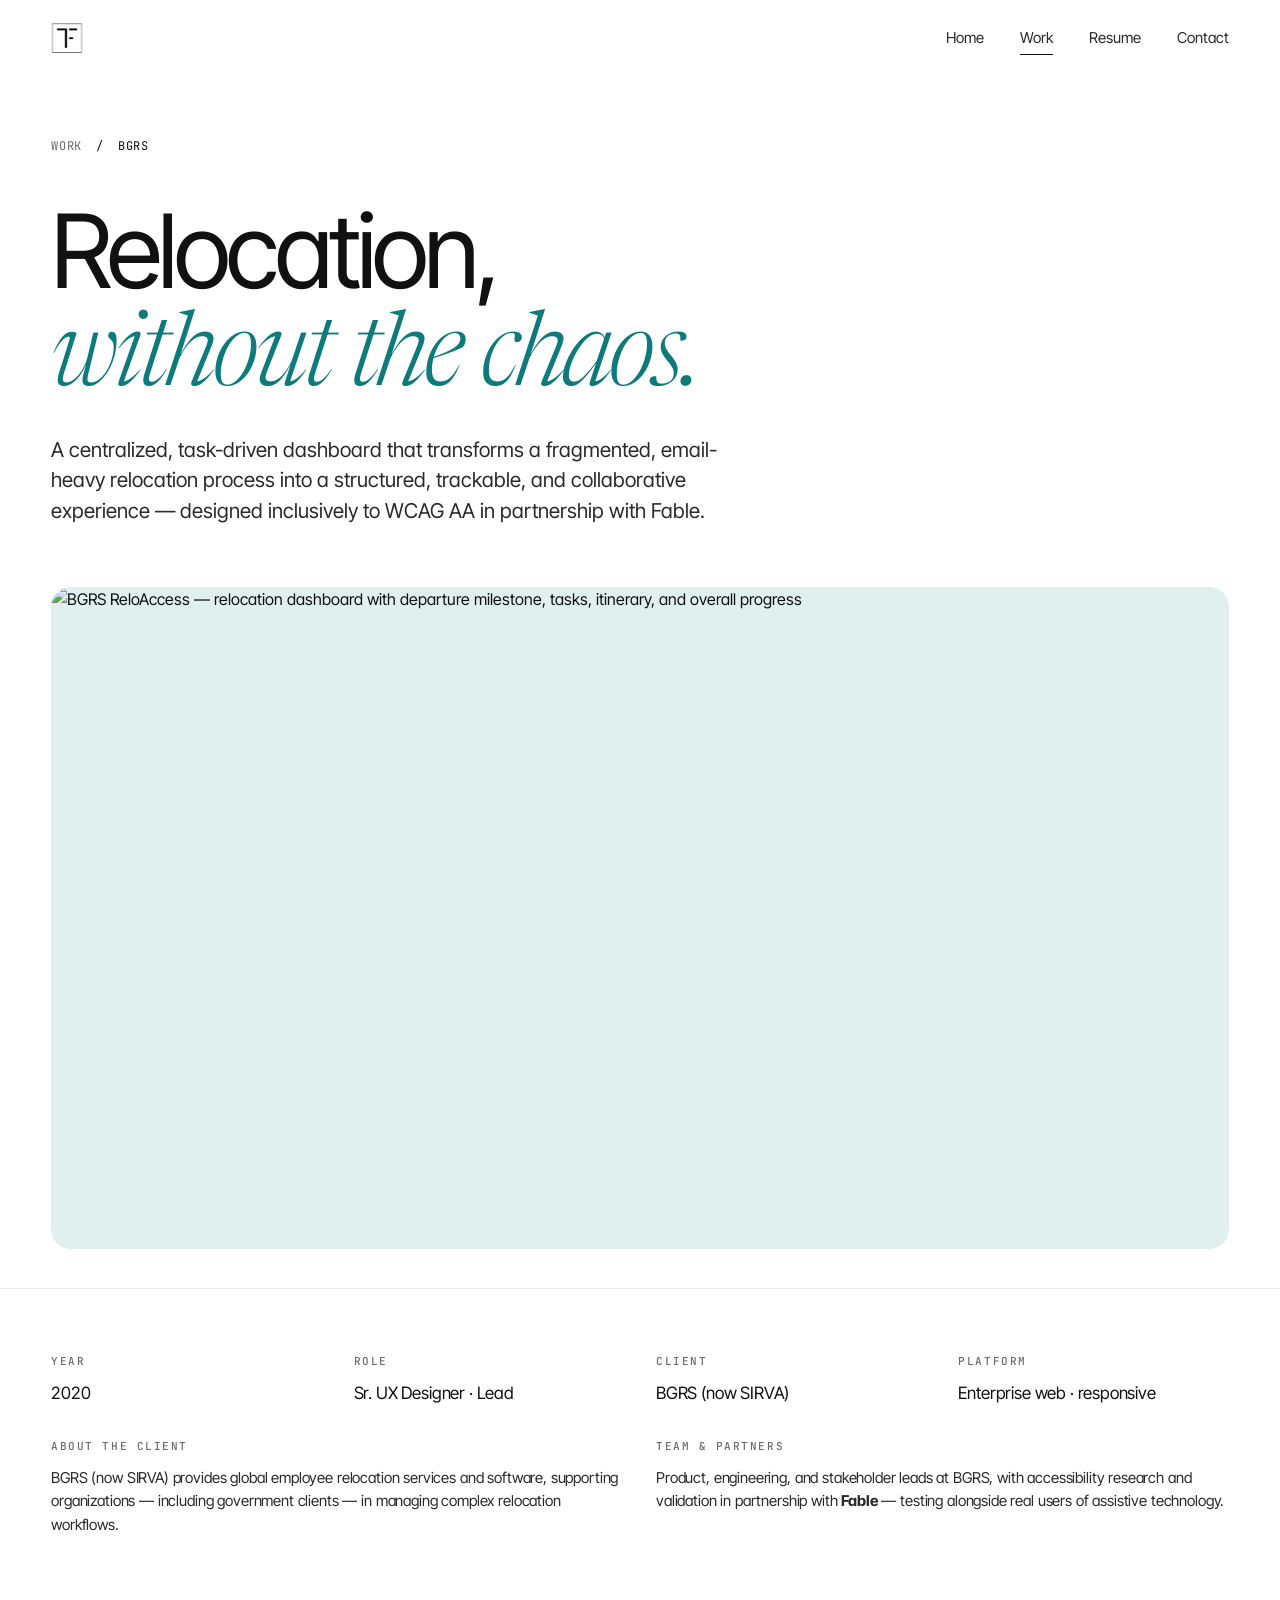
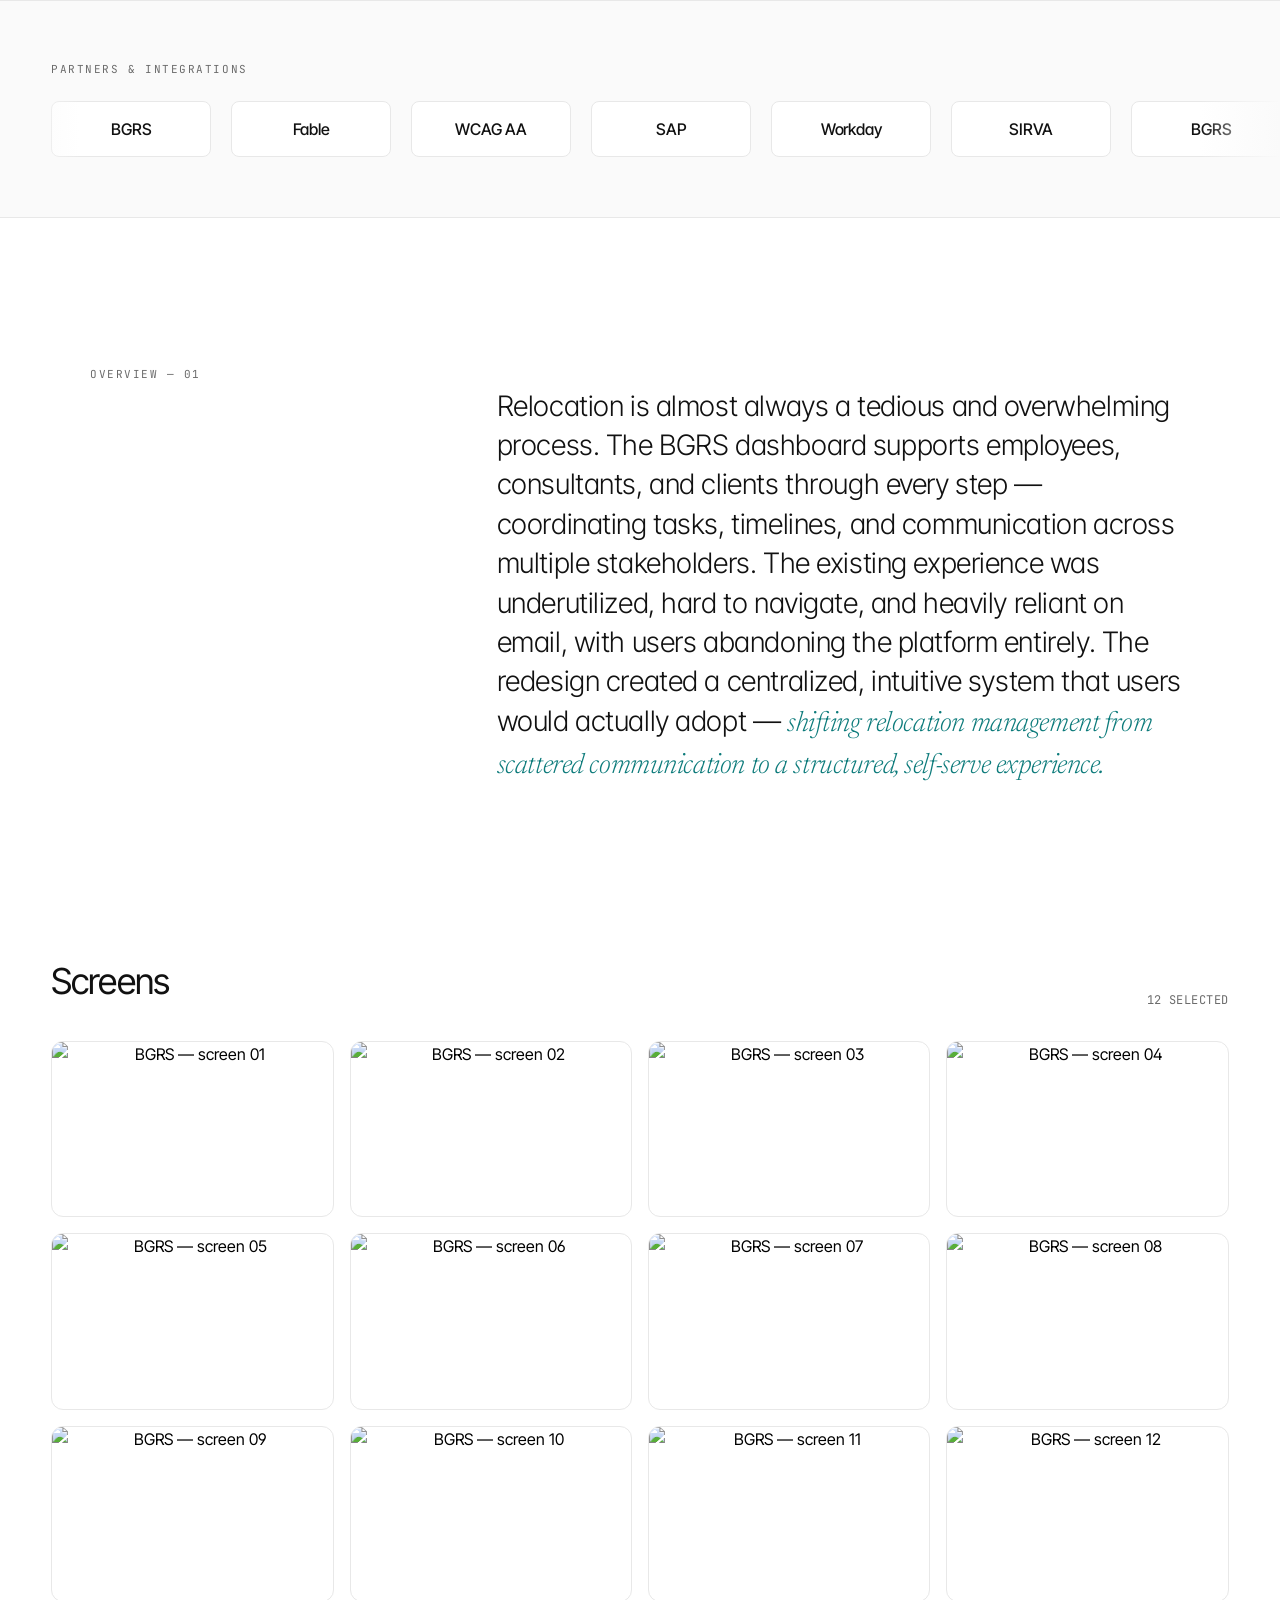
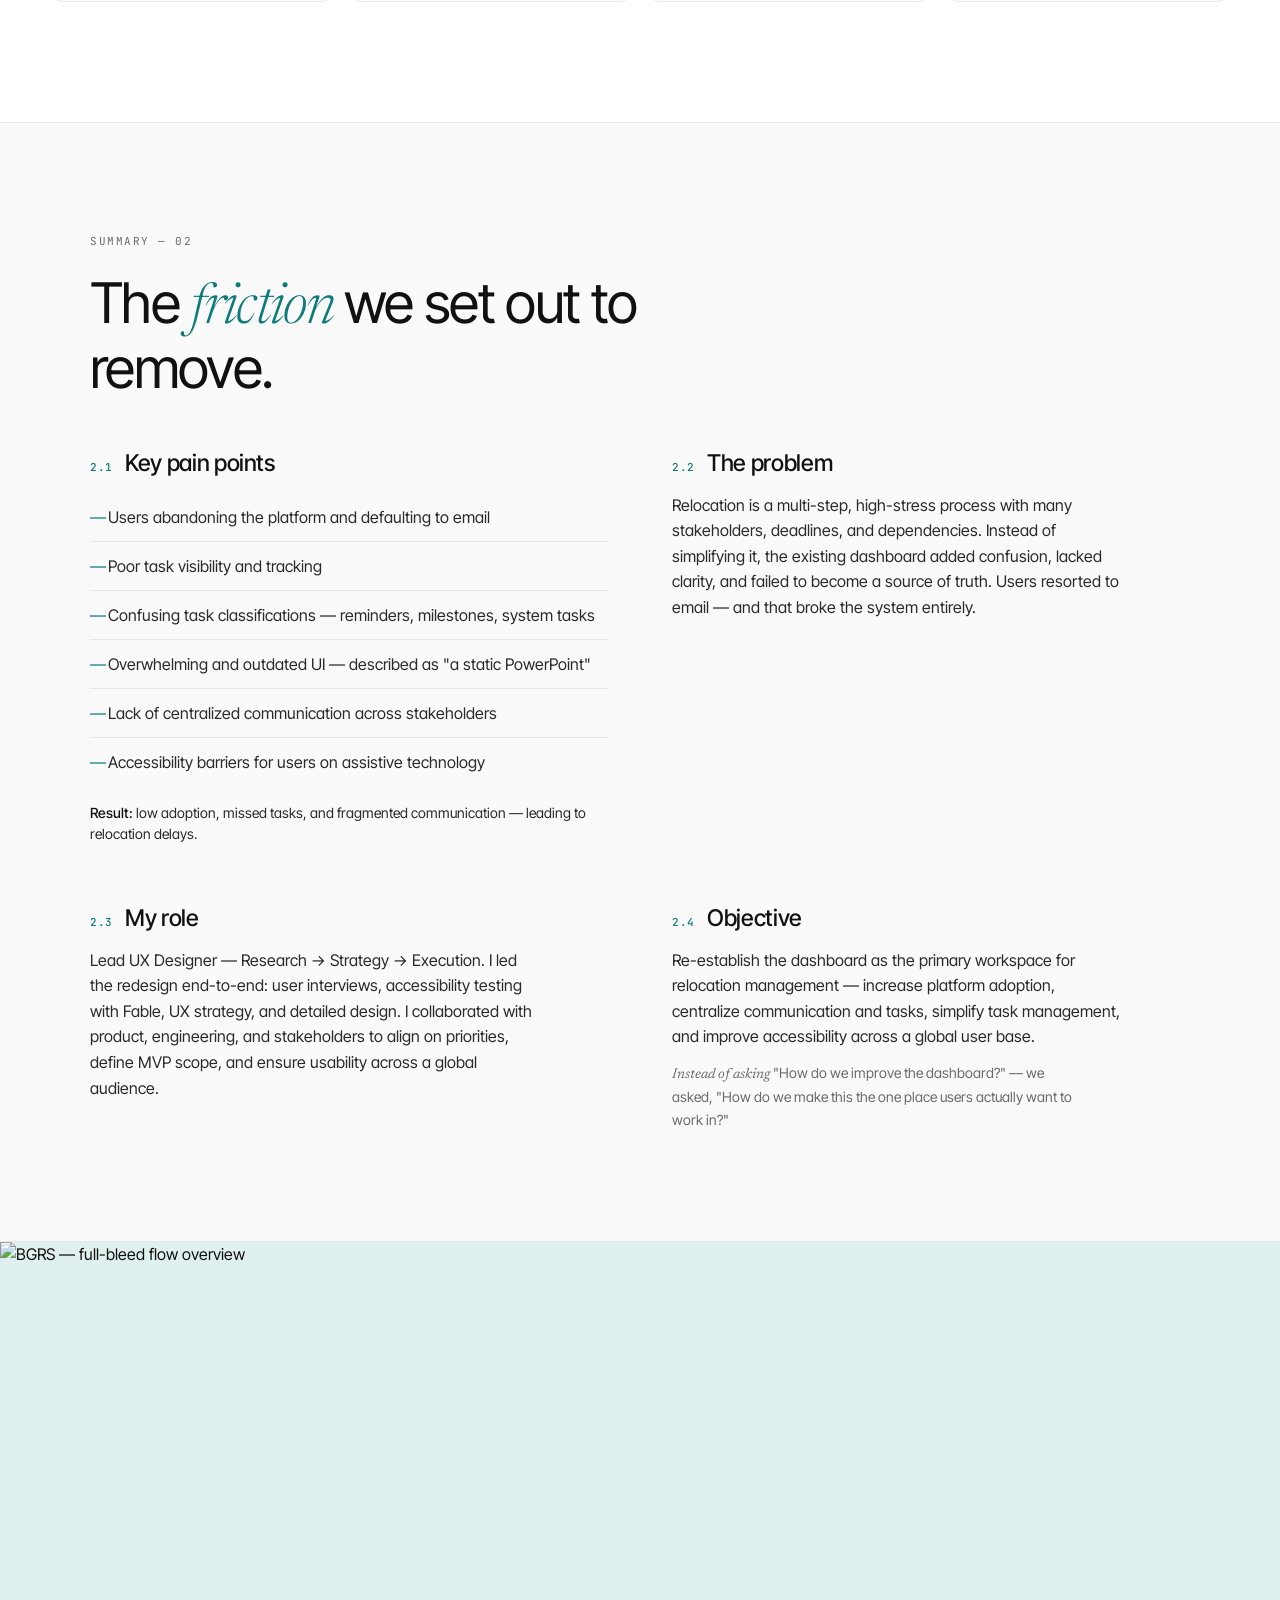
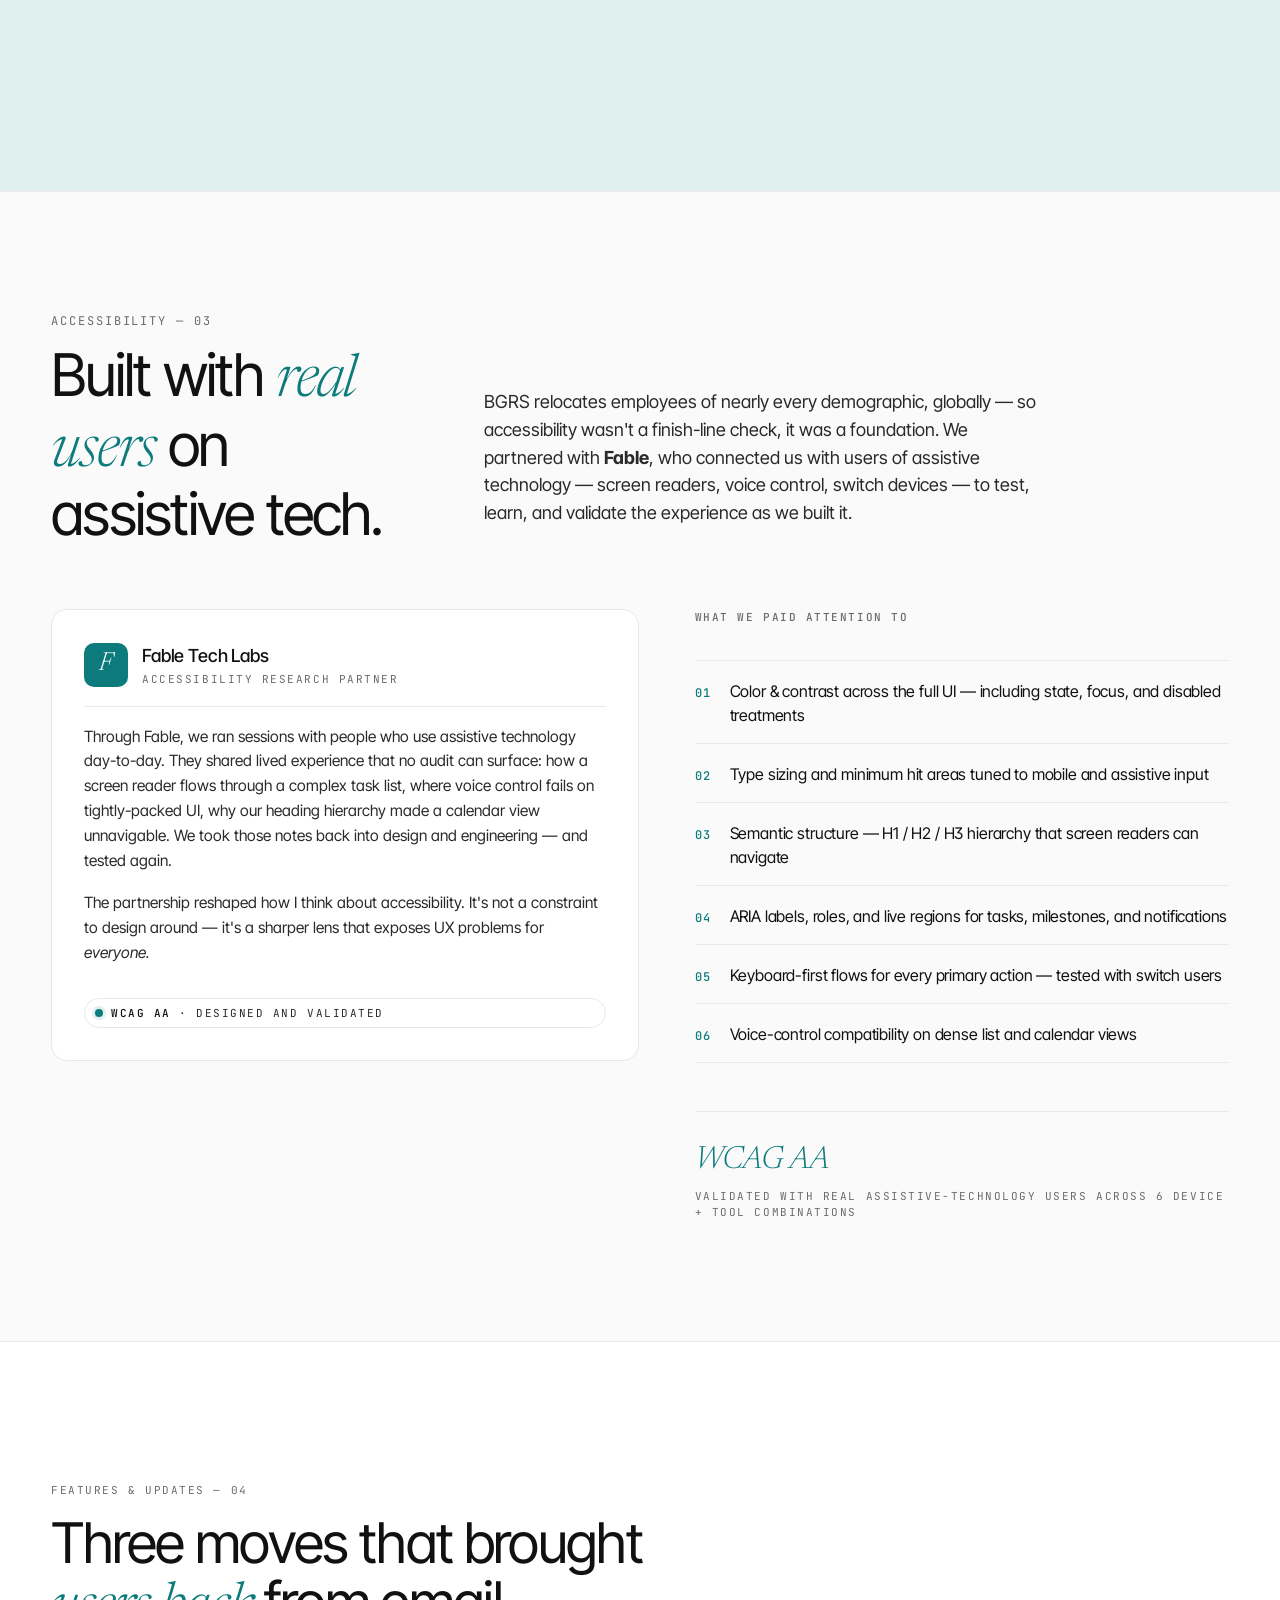
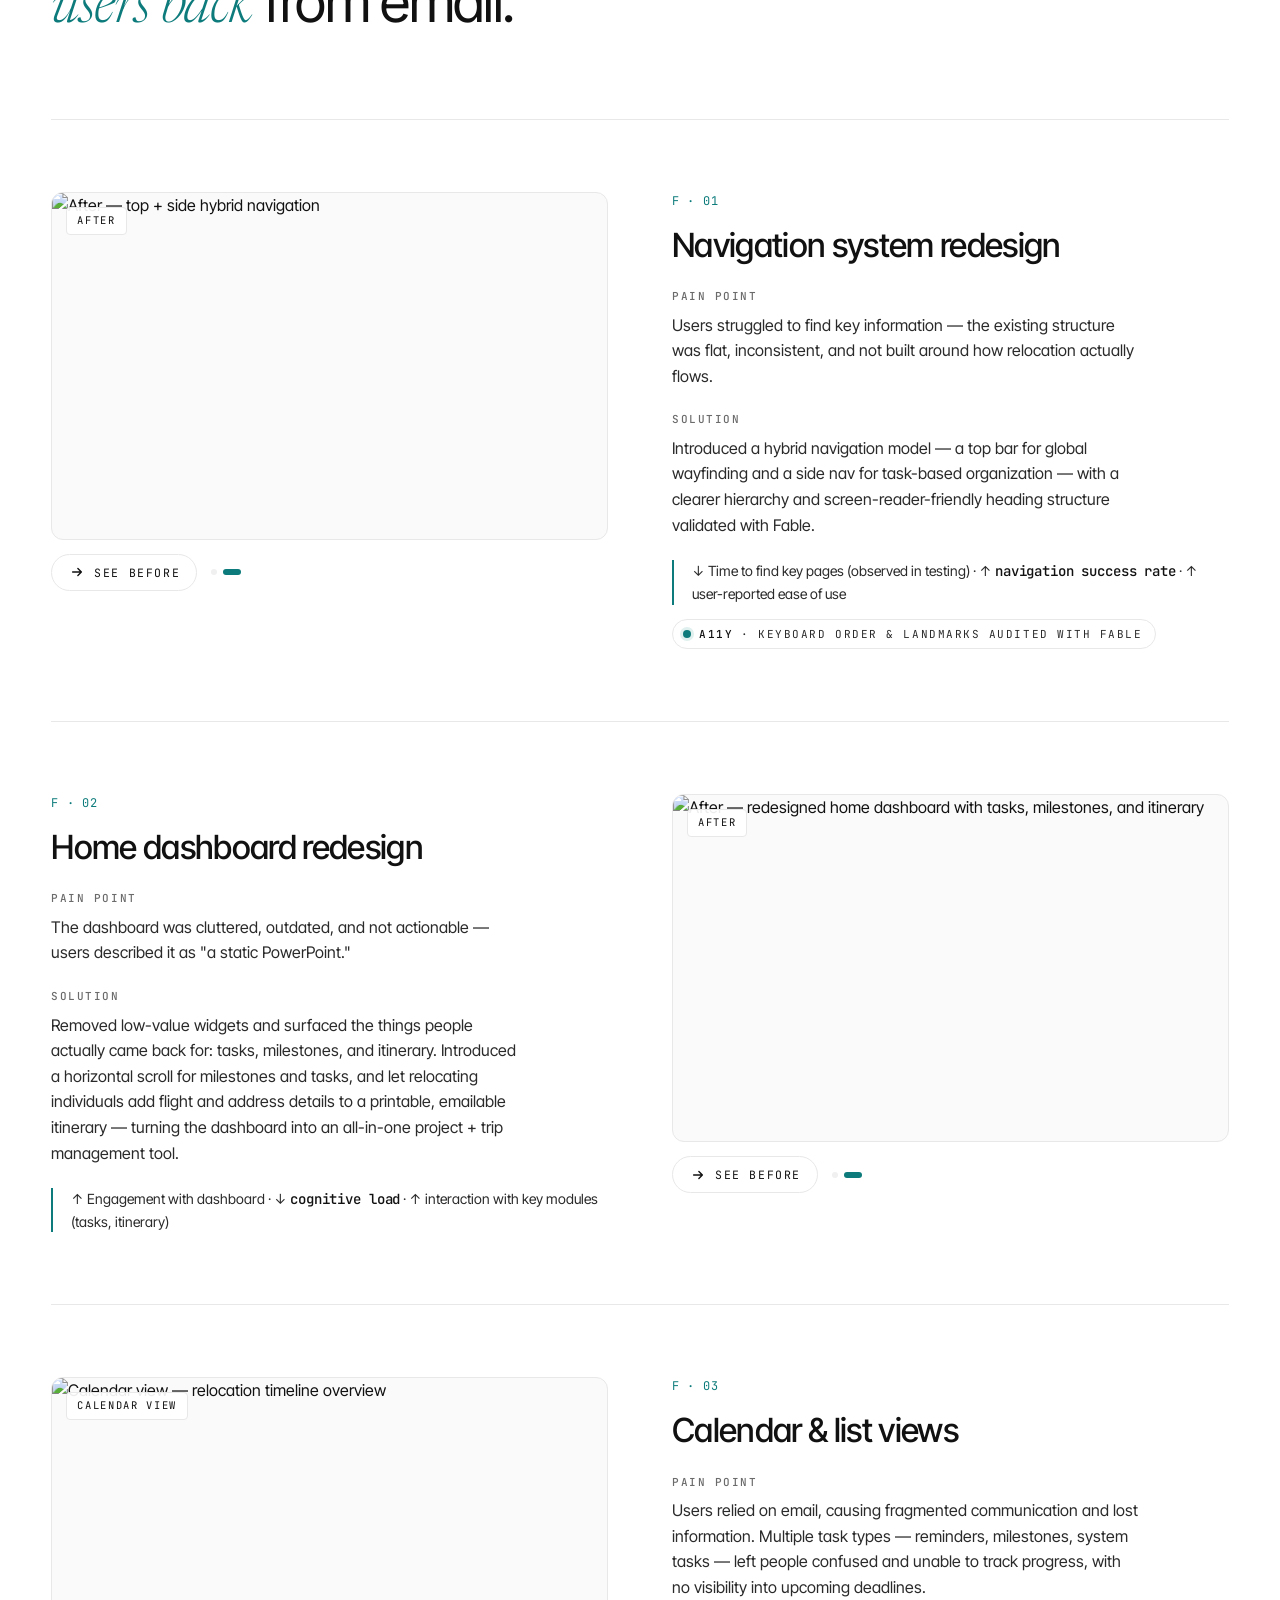
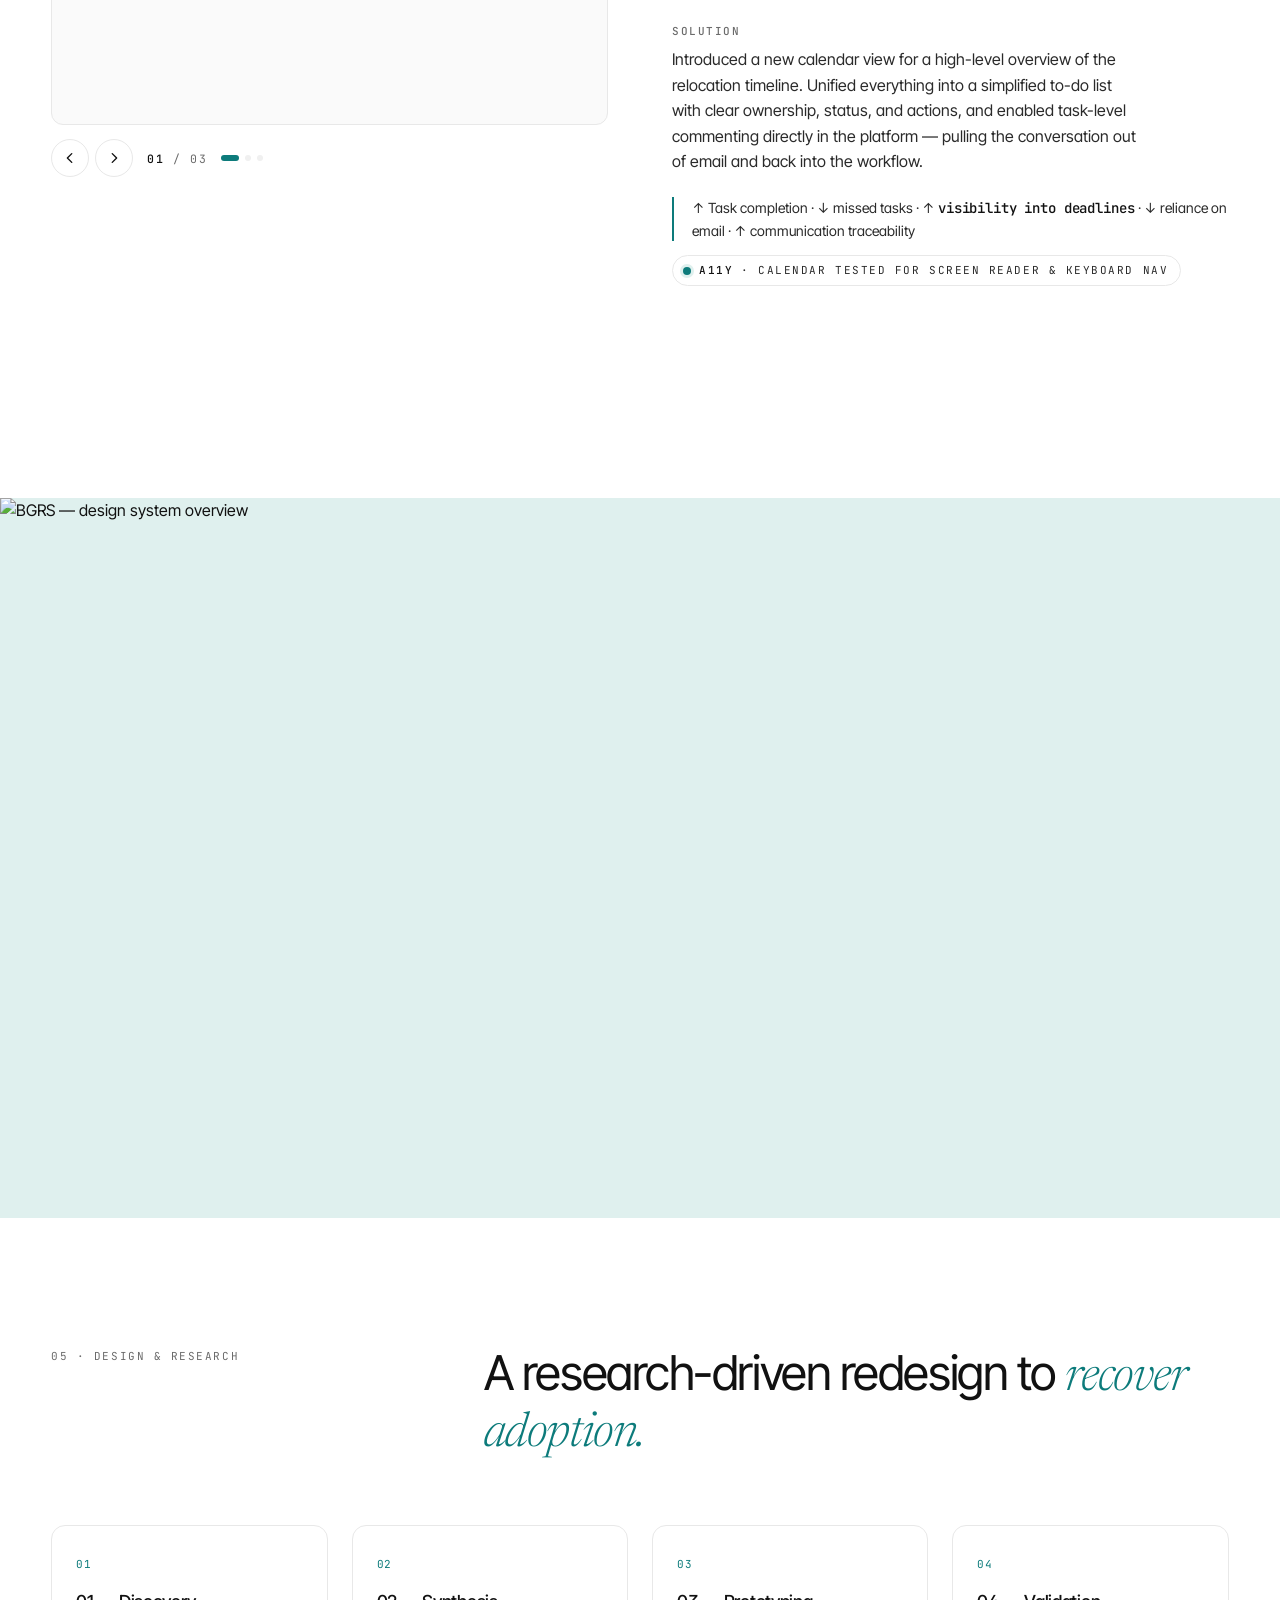
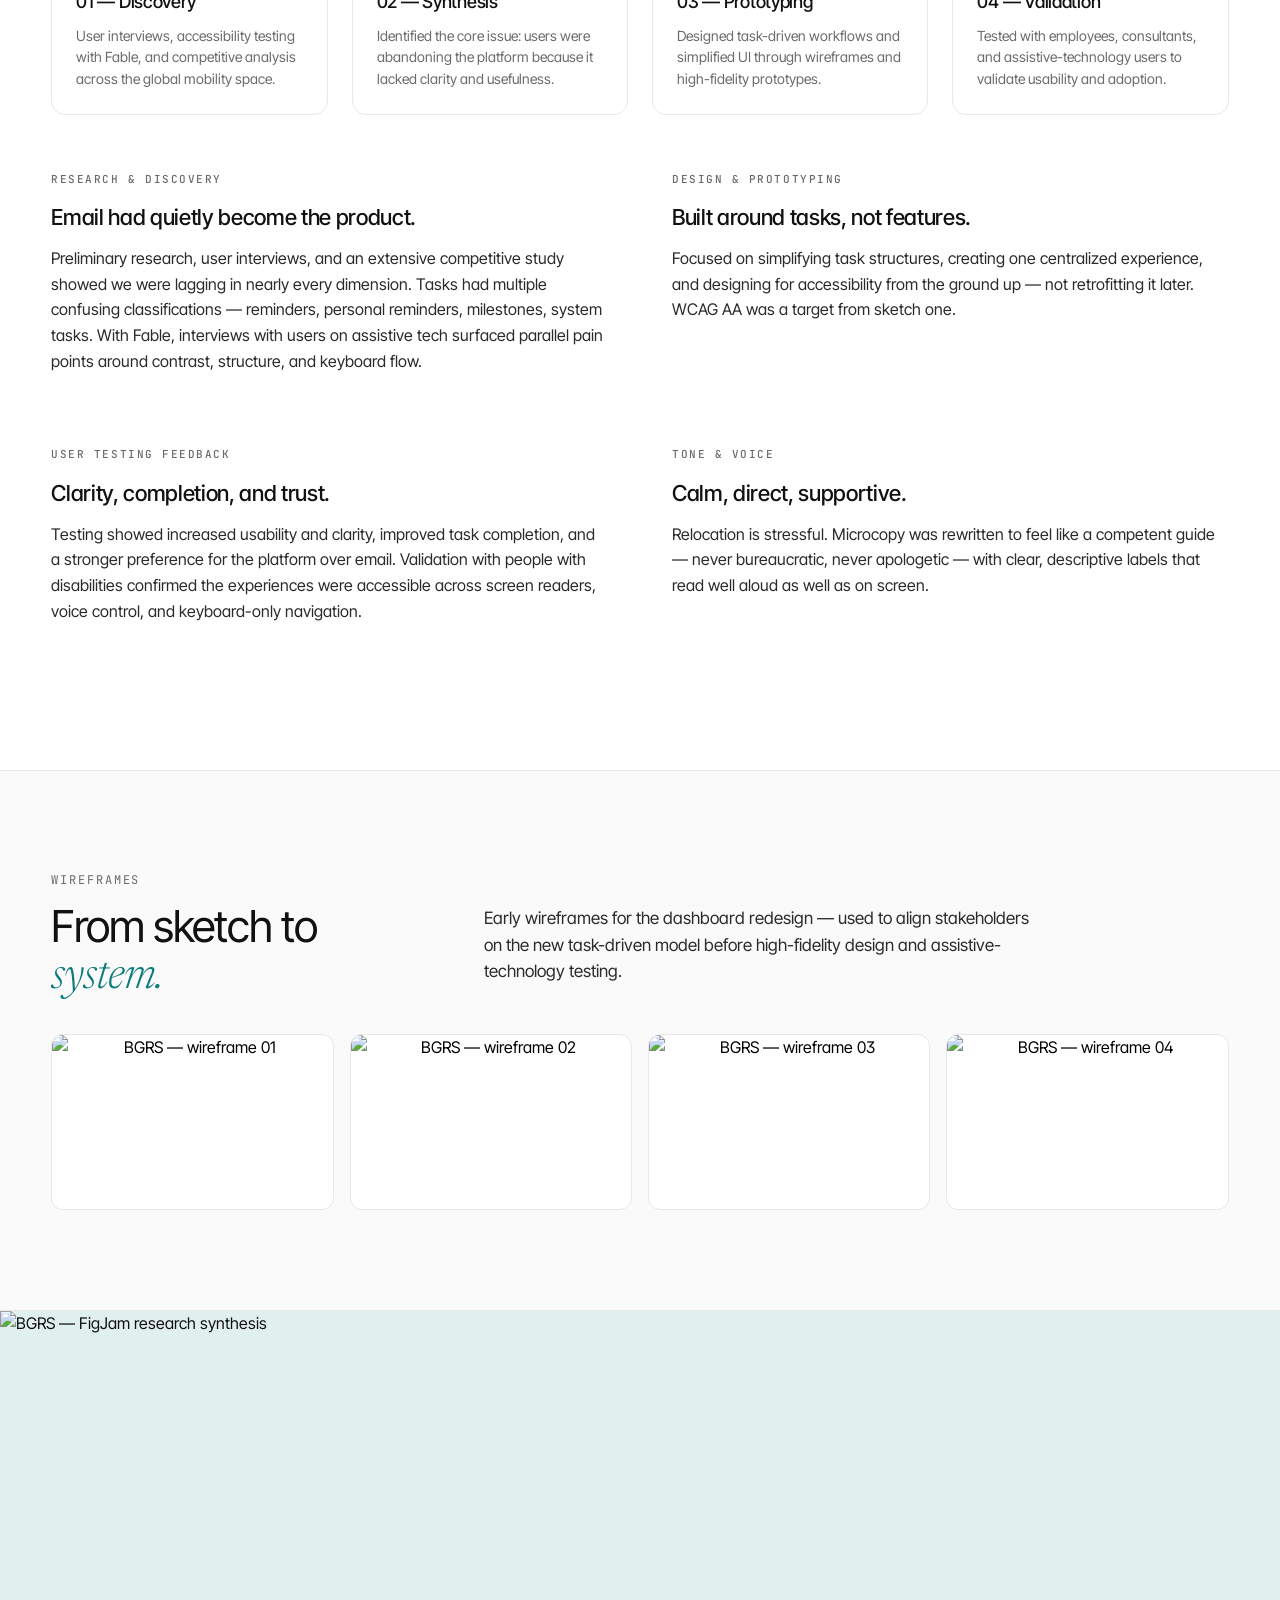
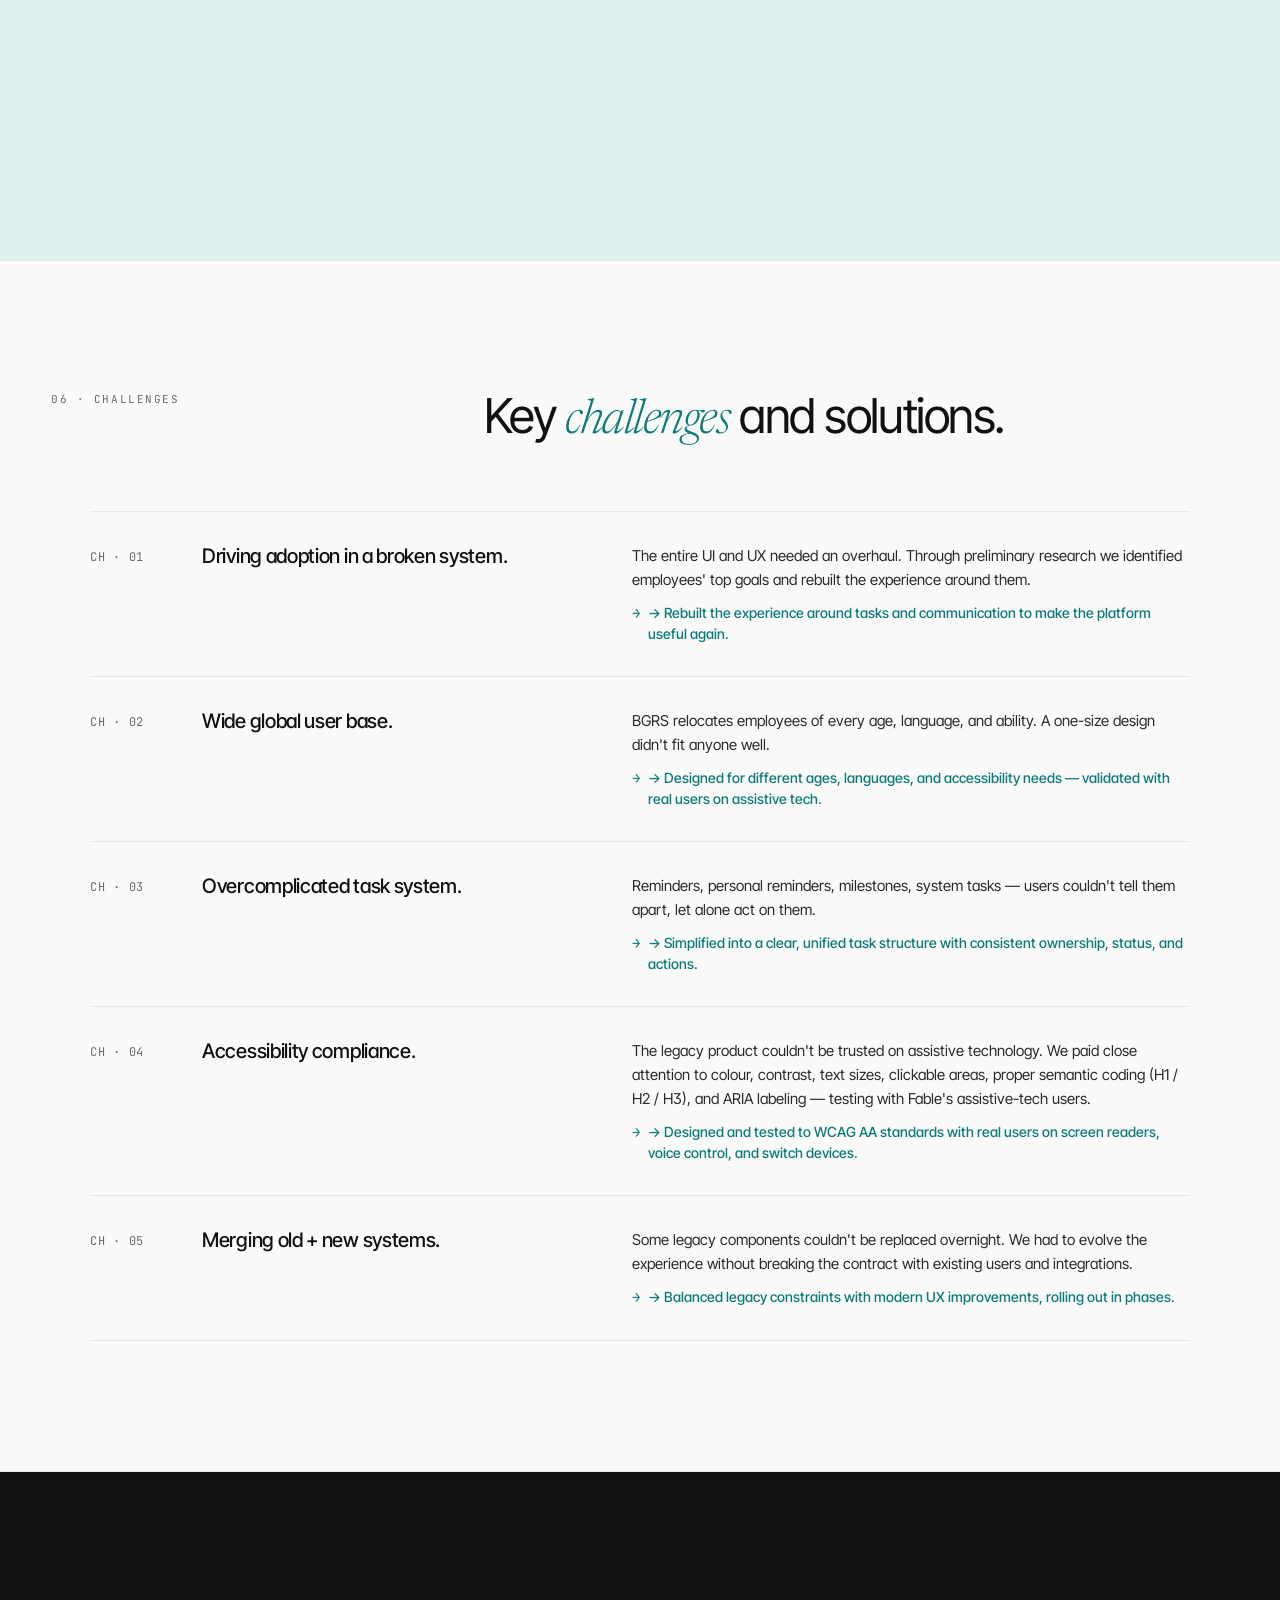
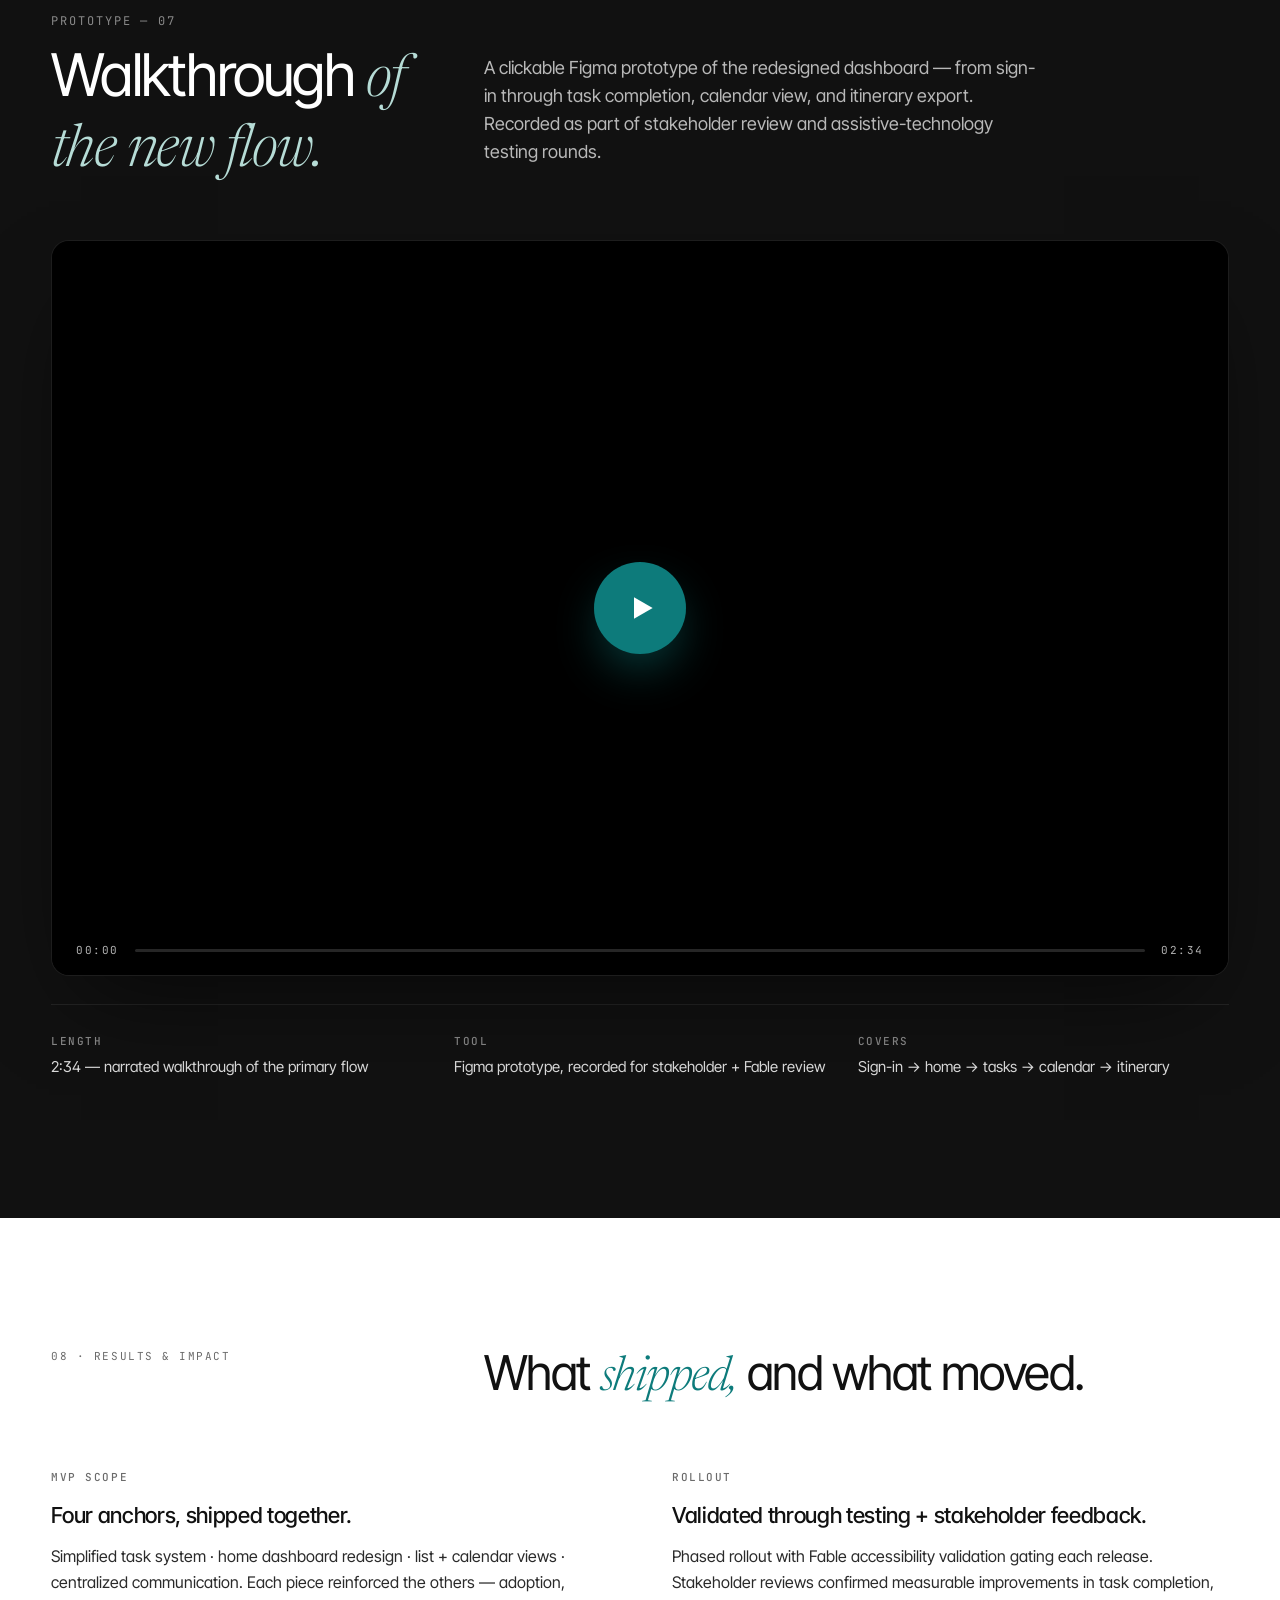
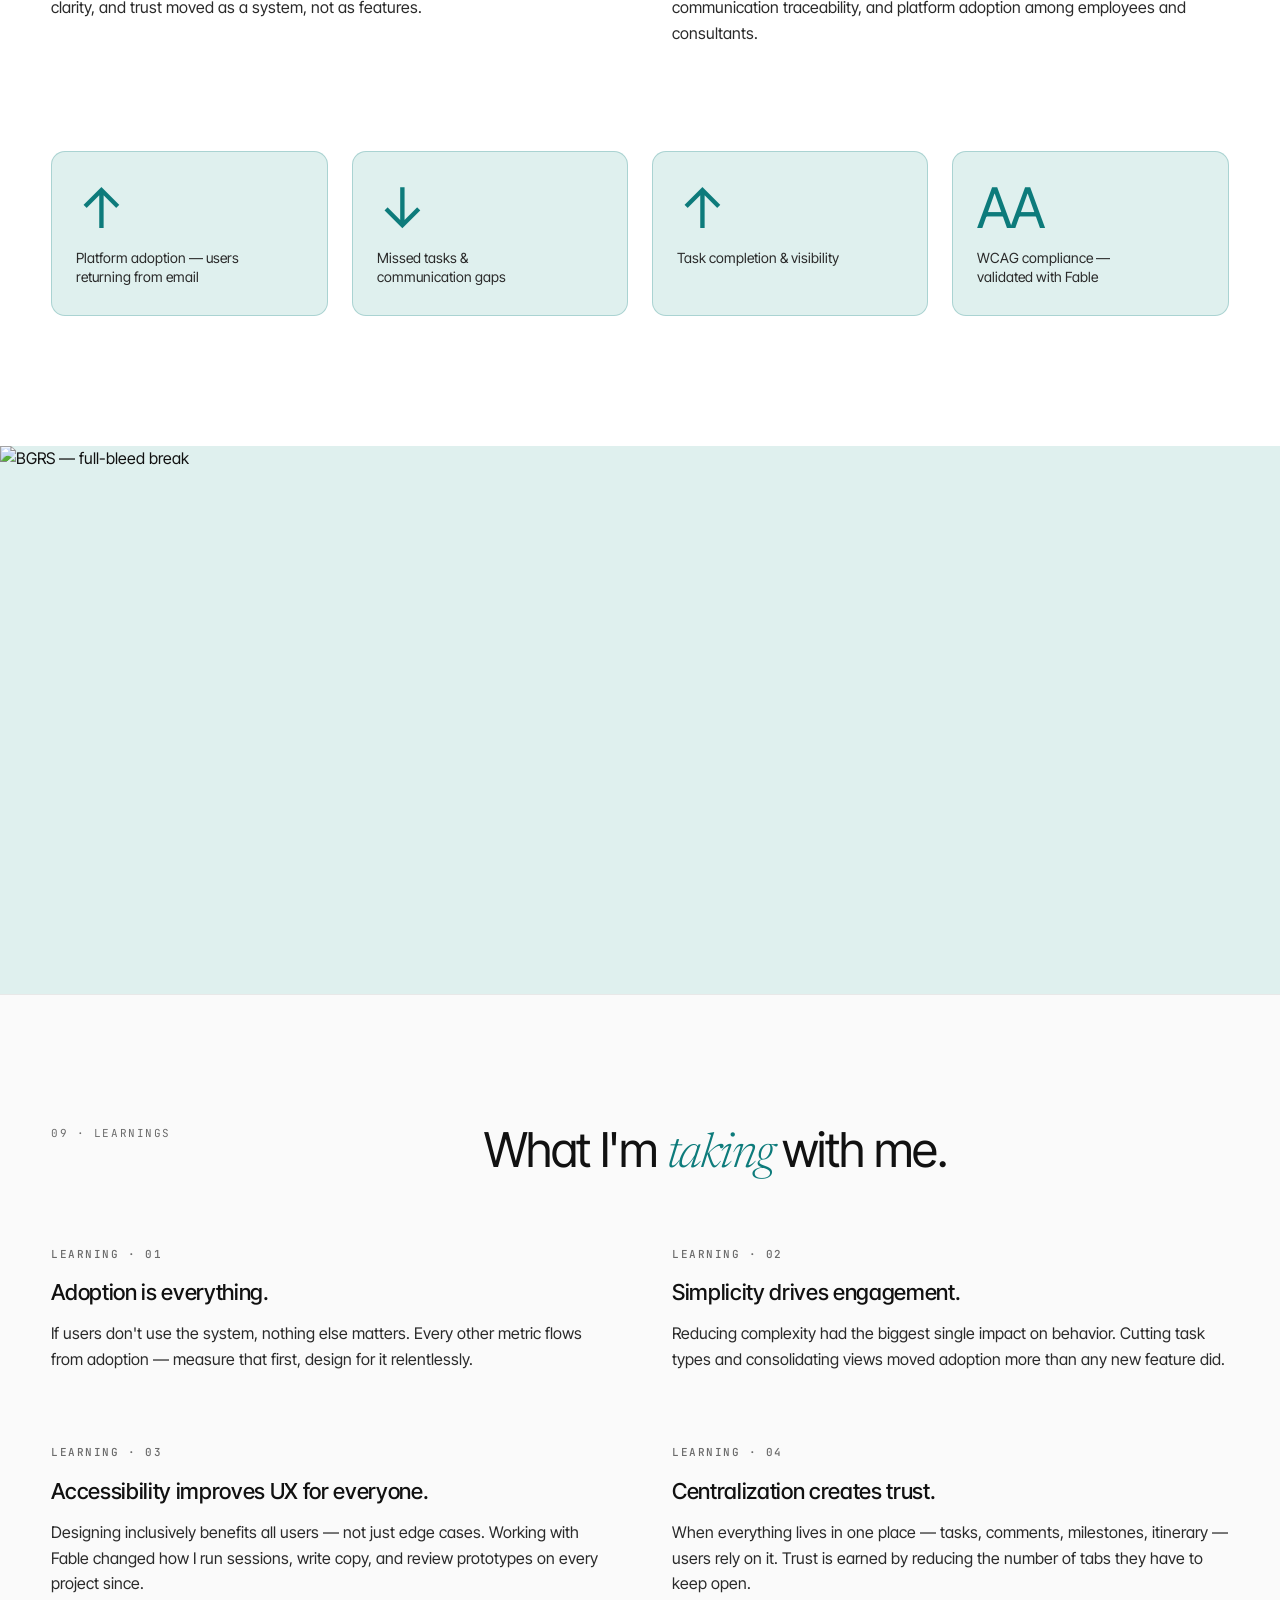
==== commit 706365f8: "Add Resume page (full + one-pager PDF) Adds resume.html (full responsive resume) and resume-print.ht" ====
--- a/case-bgrs.html
+++ b/case-bgrs.html
@@ -601,6 +601,7 @@
   <div class="nav__links">
     <a href="index.html">Home</a>
     <a href="work.html" class="active">Work</a>
+    <a href="resume.html">Resume</a>
   <a href="mailto:trisha@trishafeydesigns.com">Contact</a>
   </div>
 </nav>
--- a/css/cs-shared.css
+++ b/css/cs-shared.css
@@ -0,0 +1,229 @@
+/* ====== Shared portfolio styles ====== */
+:root {
+  --ink: #111111;
+  --ink-2: #2a2a2a;
+  --muted: #6b6b6b;
+  --muted-2: #9a9a9a;
+  --line: #e8e8e8;
+  --line-2: #f0f0f0;
+  --paper: #ffffff;
+  --paper-2: #fafafa;
+  --accent: #F26B5C;
+  --accent-ink: #ffffff;
+
+  --font-sans: "Inter Tight", "Söhne", -apple-system, BlinkMacSystemFont, "Helvetica Neue", Arial, sans-serif;
+  --font-mono: "JetBrains Mono", ui-monospace, "SF Mono", Menlo, monospace;
+
+  --maxw: 1280px;
+  --gutter: clamp(20px, 4vw, 56px);
+}
+
+* { box-sizing: border-box; }
+html, body { margin: 0; padding: 0; }
+body {
+  font-family: var(--font-sans);
+  color: var(--ink);
+  background: var(--paper);
+  -webkit-font-smoothing: antialiased;
+  text-rendering: optimizeLegibility;
+  font-feature-settings: "ss01", "cv11";
+  font-size: 16px;
+  line-height: 1.5;
+}
+img { max-width: 100%; display: block; }
+a { color: inherit; text-decoration: none; }
+button { font: inherit; cursor: pointer; }
+
+/* ====== Nav ====== */
+.nav {
+  position: sticky;
+  top: 0;
+  z-index: 50;
+  display: flex;
+  align-items: center;
+  justify-content: space-between;
+  padding: 22px var(--gutter);
+  background: rgba(255,255,255,0.85);
+  backdrop-filter: saturate(140%) blur(10px);
+  -webkit-backdrop-filter: saturate(140%) blur(10px);
+  border-bottom: 1px solid transparent;
+  transition: border-color .2s;
+}
+.nav.scrolled { border-bottom-color: var(--line); }
+.nav__logo {
+  font-weight: 600;
+  font-size: 17px;
+  letter-spacing: -0.01em;
+  display: flex;
+  align-items: center;
+  gap: 10px;
+}
+.nav__logo-mark {
+  width: 32px;
+  height: 32px;
+  display: block;
+  transition: opacity .15s;
+}
+.nav__logo:hover .nav__logo-mark { opacity: 0.7; }
+.nav__links {
+  display: flex;
+  gap: 36px;
+  align-items: center;
+  font-size: 15px;
+  color: var(--ink-2);
+}
+.nav__links a {
+  position: relative;
+  transition: color .15s;
+}
+.nav__links a:hover { color: var(--ink); }
+.nav__links a.active::after {
+  content: "";
+  position: absolute;
+  left: 0; right: 0; bottom: -6px;
+  height: 1.5px;
+  background: var(--ink);
+}
+
+/* ====== Type ====== */
+.eyebrow {
+  font-size: 12px;
+  font-weight: 500;
+  letter-spacing: 0.14em;
+  text-transform: uppercase;
+  color: var(--muted);
+  font-family: var(--font-mono);
+}
+h1, h2, h3, h4 { font-family: var(--font-sans); margin: 0; letter-spacing: -0.02em; font-weight: 500; }
+.display {
+  font-size: clamp(40px, 6.4vw, 88px);
+  line-height: 1.02;
+  letter-spacing: -0.035em;
+  font-weight: 400;
+}
+.h1 { font-size: clamp(32px, 4.4vw, 56px); line-height: 1.05; letter-spacing: -0.03em; font-weight: 400; }
+.h2 { font-size: clamp(26px, 3vw, 38px); line-height: 1.1; letter-spacing: -0.025em; font-weight: 500; }
+.h3 { font-size: clamp(20px, 1.6vw, 24px); line-height: 1.25; letter-spacing: -0.015em; font-weight: 500; }
+.body-lg { font-size: 19px; line-height: 1.55; color: var(--ink-2); }
+.body { font-size: 16px; line-height: 1.6; color: var(--ink-2); }
+.small { font-size: 13px; color: var(--muted); }
+.mono { font-family: var(--font-mono); font-size: 12.5px; letter-spacing: 0.02em; }
+
+/* ====== Buttons ====== */
+.btn {
+  display: inline-flex;
+  align-items: center;
+  gap: 10px;
+  padding: 14px 22px;
+  border-radius: 999px;
+  border: 1px solid var(--ink);
+  background: var(--ink);
+  color: #fff;
+  font-size: 15px;
+  font-weight: 500;
+  letter-spacing: -0.005em;
+  transition: transform .15s ease, background .15s, color .15s;
+}
+.btn:hover { transform: translateY(-1px); background: var(--accent); border-color: var(--accent); color: var(--accent-ink); }
+.btn .arrow {
+  width: 16px; height: 16px;
+  display: inline-block;
+  transition: transform .2s;
+}
+.btn:hover .arrow { transform: translate(2px, -2px); }
+.btn--ghost {
+  background: transparent;
+  color: var(--ink);
+}
+.btn--ghost:hover { background: var(--ink); color: #fff; }
+
+/* ====== Layout ====== */
+.container {
+  max-width: var(--maxw);
+  margin: 0 auto;
+  padding: 0 var(--gutter);
+}
+.section { padding: clamp(56px, 9vw, 120px) 0; }
+
+/* ====== Footer ====== */
+.foot {
+  border-top: 1px solid var(--line);
+  padding: 48px var(--gutter) 36px;
+  display: flex;
+  justify-content: space-between;
+  align-items: end;
+  gap: 24px;
+  flex-wrap: wrap;
+  color: var(--muted);
+  font-size: 14px;
+}
+.foot__title {
+  font-size: clamp(28px, 4vw, 44px);
+  letter-spacing: -0.025em;
+  color: var(--ink);
+  font-weight: 400;
+  max-width: 22ch;
+  line-height: 1.1;
+}
+.foot__meta { display: flex; gap: 32px; align-items: end; }
+.foot__col { display: flex; flex-direction: column; gap: 4px; }
+.foot__col a { color: var(--ink-2); }
+.foot__col a:hover { color: var(--ink); }
+
+/* ====== Placeholder image styling ====== */
+.ph {
+  background: var(--line-2);
+  position: relative;
+  overflow: hidden;
+  display: flex;
+  align-items: center;
+  justify-content: center;
+  color: var(--muted-2);
+  font-family: var(--font-mono);
+  font-size: 12px;
+  letter-spacing: 0.04em;
+  text-transform: uppercase;
+}
+.ph::before {
+  content: "";
+  position: absolute;
+  inset: 0;
+  background-image:
+    linear-gradient(135deg, transparent 49.5%, rgba(0,0,0,0.04) 49.5%, rgba(0,0,0,0.04) 50.5%, transparent 50.5%);
+  background-size: 14px 14px;
+  opacity: 0.6;
+}
+.ph__label { position: relative; z-index: 1; }
+
+/* ====== Utility ====== */
+.row { display: flex; }
+.col { display: flex; flex-direction: column; }
+.gap-8 { gap: 8px; } .gap-12 { gap: 12px; } .gap-16 { gap: 16px; }
+.gap-24 { gap: 24px; } .gap-32 { gap: 32px; } .gap-48 { gap: 48px; }
+
+.divider {
+  height: 1px;
+  background: var(--line);
+  width: 100%;
+}
+
+/* ====== Animations ====== */
+@keyframes fadeUp {
+  from { opacity: 0; transform: translateY(12px); }
+  to { opacity: 1; transform: translateY(0); }
+}
+.fade-up { animation: fadeUp .8s cubic-bezier(.2,.7,.2,1) both; }
+.fade-up.d1 { animation-delay: .08s; }
+.fade-up.d2 { animation-delay: .16s; }
+.fade-up.d3 { animation-delay: .24s; }
+.fade-up.d4 { animation-delay: .32s; }
+
+/* Subtle in-view reveal */
+.reveal { opacity: 0; transform: translateY(16px); transition: opacity .8s ease, transform .8s cubic-bezier(.2,.7,.2,1); }
+.reveal.in { opacity: 1; transform: none; }
+
+/* Responsive */
+@media (max-width: 720px) {
+  .nav__links { gap: 22px; }
+  .foot { flex-direction: column; align-items: flex-start; }
+}
--- a/css/case-study.css
+++ b/css/case-study.css
@@ -0,0 +1,1193 @@
+/* ===== Case Study Template Styles =====
+   Drop-in styles for any project case study page.
+   Override --accent + --accent-tint on <body data-project="..."> to recolor.
+*/
+
+.cs {
+  --accent: #E03C31;
+  --accent-tint: #fde9e7;
+  --accent-tint-2: #fbd6d1;
+  --accent-ink: #ffffff;
+}
+
+/* ===== Hero ===== */
+.cs-hero {
+  padding: clamp(36px, 5vw, 60px) var(--gutter) 0;
+}
+.cs-hero__crumbs {
+  display: flex;
+  gap: 14px;
+  align-items: center;
+  font-family: var(--font-mono);
+  font-size: 12px;
+  color: var(--muted);
+  letter-spacing: 0.06em;
+  text-transform: uppercase;
+  margin-bottom: clamp(28px, 4vw, 48px);
+}
+.cs-hero__crumbs a:hover { color: var(--ink); }
+.cs-hero__crumbs span { color: var(--ink); }
+
+.cs-hero__title {
+  font-size: clamp(48px, 8vw, 116px);
+  line-height: 0.95;
+  letter-spacing: -0.04em;
+  font-weight: 400;
+  max-width: 14ch;
+  margin: 0 0 24px;
+}
+.cs-hero__title em {
+  font-family: "Newsreader", Georgia, serif;
+  font-style: italic;
+  color: var(--accent);
+  font-weight: 300;
+}
+.cs-hero__sub {
+  font-size: clamp(18px, 1.6vw, 22px);
+  color: var(--ink-2);
+  max-width: 56ch;
+  line-height: 1.5;
+  margin: 0 0 clamp(40px, 5vw, 60px);
+}
+
+.cs-hero__media {
+  width: 100%;
+  aspect-ratio: 16 / 9;
+  border-radius: 20px;
+  overflow: hidden;
+  background: var(--accent-tint);
+  position: relative;
+  margin-bottom: clamp(20px, 3vw, 40px);
+}
+.cs-hero__media .ph {
+  position: absolute;
+  inset: 0;
+  background: linear-gradient(135deg, var(--accent-tint) 0%, var(--accent-tint-2) 100%);
+}
+
+/* Hero variant: split (image + title side by side) */
+.cs-hero[data-variant="split"] {
+  display: grid;
+  grid-template-columns: 1fr 1fr;
+  gap: 60px;
+  align-items: center;
+  padding-top: clamp(48px, 7vw, 90px);
+  padding-bottom: clamp(40px, 6vw, 80px);
+}
+.cs-hero[data-variant="split"] .cs-hero__media {
+  aspect-ratio: 4 / 5;
+  margin-bottom: 0;
+}
+.cs-hero[data-variant="split"] .cs-hero__title {
+  font-size: clamp(40px, 5.6vw, 76px);
+}
+
+/* Hero variant: bleed (full-width hero image with title overlaid) */
+.cs-hero[data-variant="bleed"] {
+  padding: 0;
+}
+.cs-hero[data-variant="bleed"] .cs-hero__crumbs {
+  padding: clamp(36px, 5vw, 60px) var(--gutter) 0;
+  margin-bottom: 0;
+}
+.cs-hero[data-variant="bleed"] .cs-hero__title-wrap {
+  padding: clamp(40px, 6vw, 80px) var(--gutter);
+}
+.cs-hero[data-variant="bleed"] .cs-hero__media {
+  aspect-ratio: 21 / 9;
+  border-radius: 0;
+  margin-bottom: 0;
+}
+
+/* ===== Info strip (year, role, client, about) ===== */
+.cs-info {
+  border-top: 1px solid var(--line);
+  border-bottom: 1px solid var(--line);
+  padding: clamp(40px, 5vw, 64px) var(--gutter);
+}
+.cs-info__grid {
+  display: grid;
+  grid-template-columns: repeat(4, 1fr);
+  gap: 32px;
+}
+.cs-info__item h4 {
+  font-family: var(--font-mono);
+  font-size: 11px;
+  text-transform: uppercase;
+  letter-spacing: 0.14em;
+  color: var(--muted);
+  font-weight: 500;
+  margin: 0 0 12px;
+}
+.cs-info__item p {
+  font-size: 17px;
+  color: var(--ink);
+  margin: 0;
+  line-height: 1.45;
+  letter-spacing: -0.01em;
+}
+.cs-info__item--wide { grid-column: span 2; }
+.cs-info__item--wide p { color: var(--ink-2); font-size: 15px; line-height: 1.55; }
+
+@media (max-width: 800px) {
+  .cs-info__grid { grid-template-columns: 1fr 1fr; }
+  .cs-info__item--wide { grid-column: span 2; }
+}
+
+/* ===== Logos strip ===== */
+.cs-logos {
+  padding: clamp(40px, 5vw, 60px) 0;
+  background: var(--paper-2);
+  border-bottom: 1px solid var(--line);
+  overflow: hidden;
+}
+.cs-logos__label {
+  padding: 0 var(--gutter);
+  margin-bottom: 24px;
+  font-family: var(--font-mono);
+  font-size: 11px;
+  text-transform: uppercase;
+  letter-spacing: 0.14em;
+  color: var(--muted);
+}
+.cs-logos__track-wrap {
+  overflow: hidden;
+  position: relative;
+}
+.cs-logos__track-wrap::before,
+.cs-logos__track-wrap::after {
+  content: "";
+  position: absolute;
+  top: 0; bottom: 0;
+  width: 80px;
+  z-index: 2;
+  pointer-events: none;
+}
+.cs-logos__track-wrap::before { left: 0; background: linear-gradient(to right, var(--paper-2), transparent); }
+.cs-logos__track-wrap::after { right: 0; background: linear-gradient(to left, var(--paper-2), transparent); }
+.cs-logos__track {
+  display: flex;
+  gap: 20px;
+  align-items: center;
+  animation: logoScroll 30s linear infinite;
+  width: max-content;
+  padding: 0 var(--gutter);
+}
+.cs-logo {
+  flex: 0 0 auto;
+  height: 56px;
+  min-width: 160px;
+  display: flex;
+  align-items: center;
+  justify-content: center;
+  padding: 0 8px;
+  border-radius: 8px;
+  background: #fff;
+  border: 1px solid var(--line);
+  font-family: var(--font-mono);
+  font-size: 13px;
+  color: var(--muted);
+  letter-spacing: 0.04em;
+  text-transform: uppercase;
+}
+.cs-logo strong { color: var(--ink); font-weight: 500; letter-spacing: -0.01em; text-transform: none; font-family: var(--font-sans); font-size: 16px; }
+@keyframes logoScroll {
+  from { transform: translateX(0); }
+  to { transform: translateX(calc(-50% - 30px)); }
+}
+
+/* ===== Overview ===== */
+.cs-overview {
+  padding: clamp(80px, 11vw, 140px) var(--gutter);
+}
+.cs-overview__inner {
+  display: grid;
+  grid-template-columns: 1fr 2fr;
+  gap: 60px;
+  max-width: 1100px;
+  margin: 0 auto;
+}
+.cs-overview__label {
+  font-family: var(--font-mono);
+  font-size: 11px;
+  text-transform: uppercase;
+  letter-spacing: 0.14em;
+  color: var(--muted);
+  padding-top: 8px;
+}
+.cs-overview__body {
+  font-size: clamp(22px, 2.2vw, 30px);
+  line-height: 1.4;
+  letter-spacing: -0.015em;
+  color: var(--ink);
+  font-weight: 300;
+}
+.cs-overview__body em {
+  font-family: "Newsreader", Georgia, serif;
+  font-style: italic;
+  color: var(--accent);
+  font-weight: 300;
+}
+
+@media (max-width: 800px) {
+  .cs-overview__inner { grid-template-columns: 1fr; gap: 24px; }
+}
+
+/* ===== Image gallery ===== */
+.cs-gallery {
+  padding: 0 var(--gutter) clamp(80px, 10vw, 120px);
+}
+.cs-gallery__head {
+  display: flex;
+  justify-content: space-between;
+  align-items: end;
+  margin-bottom: 32px;
+  flex-wrap: wrap;
+  gap: 16px;
+}
+.cs-gallery__title {
+  font-size: clamp(24px, 2.8vw, 36px);
+  letter-spacing: -0.025em;
+  font-weight: 400;
+  margin: 0;
+}
+.cs-gallery__meta {
+  font-family: var(--font-mono);
+  font-size: 12px;
+  color: var(--muted);
+  letter-spacing: 0.04em;
+  text-transform: uppercase;
+}
+.cs-gallery__grid {
+  display: grid;
+  grid-template-columns: repeat(6, 1fr);
+  gap: 16px;
+}
+.cs-gallery__item {
+  border-radius: 12px;
+  overflow: hidden;
+  position: relative;
+  background: var(--accent-tint);
+}
+.cs-gallery__item .ph {
+  position: absolute;
+  inset: 0;
+  background: linear-gradient(135deg, var(--accent-tint) 0%, var(--accent-tint-2) 100%);
+}
+.cs-gallery__item--a { grid-column: span 4; aspect-ratio: 16 / 10; }
+.cs-gallery__item--b { grid-column: span 2; aspect-ratio: 4 / 5; }
+.cs-gallery__item--c { grid-column: span 2; aspect-ratio: 4 / 5; }
+.cs-gallery__item--d { grid-column: span 2; aspect-ratio: 1 / 1; }
+.cs-gallery__item--e { grid-column: span 2; aspect-ratio: 1 / 1; }
+
+@media (max-width: 800px) {
+  .cs-gallery__grid { grid-template-columns: 1fr 1fr; }
+  .cs-gallery__item--a, .cs-gallery__item--b, .cs-gallery__item--c,
+  .cs-gallery__item--d, .cs-gallery__item--e { grid-column: span 2; aspect-ratio: 4 / 3; }
+}
+
+/* ===== Summary block ===== */
+.cs-summary {
+  padding: clamp(60px, 9vw, 110px) var(--gutter);
+  background: var(--paper-2);
+  border-top: 1px solid var(--line);
+  border-bottom: 1px solid var(--line);
+}
+.cs-summary__inner { max-width: 1100px; margin: 0 auto; }
+.cs-summary__label {
+  font-family: var(--font-mono);
+  font-size: 11px;
+  text-transform: uppercase;
+  letter-spacing: 0.14em;
+  color: var(--muted);
+  margin-bottom: 24px;
+}
+.cs-summary__grid {
+  display: grid;
+  grid-template-columns: 1fr 1fr;
+  gap: 56px 64px;
+  margin-top: 48px;
+}
+.cs-summary__block h3 {
+  font-size: clamp(20px, 1.8vw, 24px);
+  letter-spacing: -0.015em;
+  font-weight: 500;
+  margin: 0 0 12px;
+  display: flex;
+  align-items: baseline;
+  gap: 12px;
+}
+.cs-summary__block h3::before {
+  content: attr(data-num);
+  font-family: var(--font-mono);
+  font-size: 11px;
+  color: var(--accent);
+  letter-spacing: 0.06em;
+  font-weight: 500;
+}
+.cs-summary__block p {
+  font-size: 16px;
+  color: var(--ink-2);
+  line-height: 1.6;
+  margin: 0;
+  max-width: 50ch;
+}
+.cs-summary__block ul {
+  margin: 0;
+  padding: 0;
+  list-style: none;
+}
+.cs-summary__block li {
+  font-size: 16px;
+  color: var(--ink-2);
+  line-height: 1.5;
+  padding: 12px 0 12px 18px;
+  border-bottom: 1px solid var(--line);
+  position: relative;
+}
+.cs-summary__block li::before {
+  content: "—";
+  position: absolute;
+  left: 0;
+  color: var(--accent);
+}
+.cs-summary__block li:last-child { border-bottom: none; }
+
+@media (max-width: 800px) {
+  .cs-summary__grid { grid-template-columns: 1fr; gap: 32px; }
+}
+
+/* ===== Full-width image break ===== */
+.cs-break {
+  width: 100%;
+  aspect-ratio: 21 / 9;
+  position: relative;
+  background: var(--accent-tint);
+}
+.cs-break .ph {
+  position: absolute;
+  inset: 0;
+  background: linear-gradient(135deg, var(--accent-tint) 0%, var(--accent-tint-2) 100%);
+}
+.cs-break--tall { aspect-ratio: 16 / 9; }
+
+/* ===== Feature highlights ===== */
+.cs-features {
+  padding: clamp(80px, 11vw, 140px) var(--gutter);
+}
+.cs-features__head {
+  max-width: 760px;
+  margin-bottom: clamp(48px, 7vw, 80px);
+}
+.cs-features__label {
+  font-family: var(--font-mono);
+  font-size: 11px;
+  text-transform: uppercase;
+  letter-spacing: 0.14em;
+  color: var(--muted);
+  margin-bottom: 16px;
+}
+.cs-features__title {
+  font-size: clamp(32px, 4.4vw, 56px);
+  letter-spacing: -0.03em;
+  line-height: 1.05;
+  font-weight: 400;
+}
+.cs-features__title em {
+  font-family: "Newsreader", Georgia, serif;
+  font-style: italic;
+  color: var(--accent);
+  font-weight: 300;
+}
+
+.cs-feature {
+  display: grid;
+  grid-template-columns: 1fr 1fr;
+  gap: 64px;
+  padding: clamp(40px, 6vw, 72px) 0;
+  border-top: 1px solid var(--line);
+  align-items: start;
+}
+.cs-feature:nth-child(even) {
+  /* alternate image side */
+}
+.cs-feature:nth-child(even) .cs-feature__copy { order: 2; }
+.cs-feature:nth-child(even) .cs-feature__media { order: 1; }
+
+.cs-feature__num {
+  font-family: var(--font-mono);
+  font-size: 12px;
+  color: var(--accent);
+  letter-spacing: 0.06em;
+  margin-bottom: 16px;
+}
+.cs-feature__title {
+  font-size: clamp(24px, 2.6vw, 34px);
+  letter-spacing: -0.02em;
+  line-height: 1.15;
+  font-weight: 500;
+  margin: 0 0 24px;
+  max-width: 22ch;
+}
+.cs-feature__row {
+  margin-bottom: 22px;
+}
+.cs-feature__row h4 {
+  font-family: var(--font-mono);
+  font-size: 11px;
+  text-transform: uppercase;
+  letter-spacing: 0.14em;
+  color: var(--muted);
+  font-weight: 500;
+  margin: 0 0 8px;
+}
+.cs-feature__row p {
+  font-size: 16px;
+  line-height: 1.6;
+  color: var(--ink-2);
+  margin: 0;
+  max-width: 52ch;
+}
+.cs-feature__metric {
+  display: inline-flex;
+  align-items: center;
+  gap: 10px;
+  margin-top: 8px;
+  padding: 10px 16px;
+  background: var(--accent-tint);
+  border-radius: 999px;
+  color: var(--accent);
+  font-weight: 500;
+  font-size: 14px;
+}
+.cs-feature__metric strong {
+  font-family: var(--font-mono);
+  font-size: 22px;
+  font-weight: 500;
+  letter-spacing: -0.01em;
+  color: var(--accent);
+}
+
+/* Before / After media */
+.cs-feature__media {
+  display: grid;
+  grid-template-rows: auto auto;
+  gap: 12px;
+}
+.ba {
+  display: grid;
+  grid-template-columns: 1fr 1fr;
+  gap: 12px;
+  align-items: stretch;
+}
+.ba__col {
+  display: flex;
+  flex-direction: column;
+  gap: 8px;
+}
+.ba__label {
+  display: flex;
+  justify-content: space-between;
+  align-items: center;
+  font-family: var(--font-mono);
+  font-size: 11px;
+  text-transform: uppercase;
+  letter-spacing: 0.12em;
+  color: var(--muted);
+}
+.ba__label .badge {
+  padding: 2px 8px;
+  border-radius: 4px;
+  background: var(--line-2);
+  color: var(--ink-2);
+  font-size: 10px;
+}
+.ba__col--after .badge {
+  background: var(--accent-tint);
+  color: var(--accent);
+}
+.ba__img {
+  aspect-ratio: 4 / 3;
+  border-radius: 10px;
+  overflow: hidden;
+  position: relative;
+  background: var(--line-2);
+}
+.ba__img .ph { position: absolute; inset: 0; }
+.ba__img--after .ph {
+  background: linear-gradient(135deg, var(--accent-tint), var(--accent-tint-2));
+}
+
+@media (max-width: 800px) {
+  .cs-feature { grid-template-columns: 1fr; gap: 32px; }
+  .cs-feature:nth-child(even) .cs-feature__copy { order: 1; }
+  .cs-feature:nth-child(even) .cs-feature__media { order: 2; }
+}
+
+/* ===== Process / Research / Challenges / Results / Learnings ===== */
+.cs-section {
+  padding: clamp(80px, 11vw, 130px) var(--gutter);
+}
+.cs-section--alt {
+  background: var(--paper-2);
+  border-top: 1px solid var(--line);
+  border-bottom: 1px solid var(--line);
+}
+.cs-section__head {
+  display: grid;
+  grid-template-columns: 1fr 2fr;
+  gap: 60px;
+  margin-bottom: clamp(40px, 5vw, 64px);
+  max-width: 1200px;
+  margin-left: auto;
+  margin-right: auto;
+}
+.cs-section__num {
+  font-family: var(--font-mono);
+  font-size: 11px;
+  text-transform: uppercase;
+  letter-spacing: 0.14em;
+  color: var(--muted);
+}
+.cs-section__title {
+  font-size: clamp(30px, 4vw, 48px);
+  letter-spacing: -0.03em;
+  line-height: 1.05;
+  font-weight: 400;
+  margin: 0;
+}
+.cs-section__title em {
+  font-family: "Newsreader", Georgia, serif;
+  font-style: italic;
+  color: var(--accent);
+  font-weight: 300;
+}
+
+.cs-process {
+  display: grid;
+  grid-template-columns: repeat(4, 1fr);
+  gap: 24px;
+  max-width: 1200px;
+  margin: 0 auto 56px;
+}
+.cs-process__step {
+  padding: 24px;
+  border-radius: 14px;
+  border: 1px solid var(--line);
+  background: #fff;
+  position: relative;
+}
+.cs-section--alt .cs-process__step { background: #fff; }
+.cs-process__step::before {
+  content: counter(step, decimal-leading-zero);
+  counter-increment: step;
+  font-family: var(--font-mono);
+  font-size: 11px;
+  color: var(--accent);
+  letter-spacing: 0.06em;
+}
+.cs-process { counter-reset: step; }
+.cs-process__step h4 {
+  font-size: 18px;
+  font-weight: 500;
+  letter-spacing: -0.015em;
+  margin: 14px 0 10px;
+}
+.cs-process__step p {
+  font-size: 14px;
+  color: var(--muted);
+  line-height: 1.55;
+  margin: 0;
+}
+
+.cs-detail-grid {
+  display: grid;
+  grid-template-columns: 1fr 1fr;
+  gap: 56px 64px;
+  max-width: 1200px;
+  margin: 0 auto;
+}
+.cs-detail h4 {
+  font-family: var(--font-mono);
+  font-size: 11px;
+  text-transform: uppercase;
+  letter-spacing: 0.14em;
+  color: var(--muted);
+  margin: 0 0 14px;
+  font-weight: 500;
+}
+.cs-detail h3 {
+  font-size: 22px;
+  letter-spacing: -0.015em;
+  font-weight: 500;
+  margin: 0 0 12px;
+}
+.cs-detail p {
+  font-size: 16px;
+  color: var(--ink-2);
+  line-height: 1.6;
+  margin: 0 0 16px;
+}
+
+@media (max-width: 800px) {
+  .cs-process { grid-template-columns: 1fr 1fr; }
+  .cs-detail-grid { grid-template-columns: 1fr; }
+  .cs-section__head { grid-template-columns: 1fr; gap: 16px; }
+}
+
+/* ===== Pull-quote / metrics row ===== */
+.cs-metrics {
+  display: grid;
+  grid-template-columns: repeat(4, 1fr);
+  gap: 24px;
+  max-width: 1200px;
+  margin: 0 auto;
+  padding-top: 32px;
+}
+.cs-metrics__item {
+  padding: 28px 24px;
+  border-radius: 14px;
+  background: var(--accent-tint);
+  border: 1px solid color-mix(in oklab, var(--accent) 25%, transparent);
+}
+.cs-metrics__num {
+  font-size: clamp(36px, 4.4vw, 56px);
+  letter-spacing: -0.04em;
+  line-height: 1;
+  color: var(--accent);
+  font-weight: 400;
+  margin-bottom: 12px;
+}
+.cs-metrics__label {
+  font-size: 14px;
+  color: var(--ink-2);
+  line-height: 1.4;
+  max-width: 22ch;
+}
+
+@media (max-width: 800px) {
+  .cs-metrics { grid-template-columns: 1fr 1fr; }
+}
+
+/* ===== Challenges (zebra list) ===== */
+.cs-challenges {
+  max-width: 1100px;
+  margin: 0 auto;
+}
+.cs-challenge {
+  display: grid;
+  grid-template-columns: 80px 1fr 1.4fr;
+  gap: 32px;
+  padding: 32px 0;
+  border-top: 1px solid var(--line);
+  align-items: start;
+}
+.cs-challenge:last-child { border-bottom: 1px solid var(--line); }
+.cs-challenge__num {
+  font-family: var(--font-mono);
+  font-size: 12px;
+  color: var(--muted);
+  letter-spacing: 0.06em;
+  padding-top: 4px;
+}
+.cs-challenge__title {
+  font-size: 20px;
+  letter-spacing: -0.015em;
+  font-weight: 500;
+  line-height: 1.25;
+  margin: 0;
+}
+.cs-challenge__body p {
+  font-size: 15px;
+  line-height: 1.6;
+  color: var(--ink-2);
+  margin: 0 0 10px;
+}
+.cs-challenge__solution {
+  font-size: 14px;
+  color: var(--accent);
+  font-weight: 500;
+  display: flex;
+  align-items: baseline;
+  gap: 8px;
+}
+.cs-challenge__solution::before {
+  content: "→";
+  font-family: var(--font-mono);
+}
+
+@media (max-width: 800px) {
+  .cs-challenge { grid-template-columns: 1fr; gap: 8px; }
+}
+
+/* ===== Footer / next projects ===== */
+.cs-foot {
+  padding: clamp(80px, 11vw, 130px) var(--gutter) clamp(40px, 5vw, 60px);
+  background: #0e0e0e;
+  color: #f4f1ec;
+}
+.cs-foot__head {
+  display: flex;
+  justify-content: space-between;
+  align-items: end;
+  gap: 32px;
+  flex-wrap: wrap;
+  margin-bottom: clamp(48px, 6vw, 72px);
+}
+.cs-foot__title {
+  font-size: clamp(36px, 5vw, 64px);
+  letter-spacing: -0.03em;
+  line-height: 1.05;
+  font-weight: 300;
+  max-width: 14ch;
+}
+.cs-foot__title em {
+  font-family: "Newsreader", Georgia, serif;
+  font-style: italic;
+  color: var(--accent);
+  font-weight: 300;
+}
+.cs-foot__cta {
+  padding: 14px 22px;
+  border-radius: 999px;
+  background: #f4f1ec;
+  color: #0e0e0e;
+  font-weight: 500;
+  font-size: 15px;
+  display: inline-flex;
+  align-items: center;
+  gap: 10px;
+  transition: transform .15s, background .15s;
+}
+.cs-foot__cta:hover { transform: translateY(-1px); background: #fff; }
+
+.cs-foot__grid {
+  display: grid;
+  grid-template-columns: repeat(3, 1fr);
+  gap: 20px;
+  margin-bottom: 60px;
+}
+.cs-tile {
+  display: block;
+  border-radius: 14px;
+  overflow: hidden;
+  background: rgba(255,255,255,0.05);
+  border: 1px solid rgba(255,255,255,0.08);
+  transition: transform .25s cubic-bezier(.2,.7,.2,1), border-color .25s;
+}
+.cs-tile:hover { transform: translateY(-4px); border-color: rgba(255,255,255,0.2); }
+.cs-tile__media {
+  aspect-ratio: 16 / 10;
+  background: rgba(255,255,255,0.06);
+  position: relative;
+  overflow: hidden;
+}
+.cs-tile__media .ph {
+  position: absolute; inset: 0;
+  color: rgba(255,255,255,0.3);
+}
+.cs-tile__media > img {
+  position: absolute;
+  inset: 0;
+  width: 100%;
+  height: 100%;
+  object-fit: cover;
+  object-position: center;
+  display: block;
+}
+.cs-tile__body {
+  padding: 18px 20px 22px;
+  display: flex;
+  justify-content: space-between;
+  align-items: baseline;
+}
+.cs-tile__title {
+  font-size: 18px;
+  font-weight: 500;
+  letter-spacing: -0.015em;
+}
+.cs-tile__year {
+  font-family: var(--font-mono);
+  font-size: 12px;
+  color: rgba(244,241,236,0.5);
+}
+.cs-tile__sub {
+  font-size: 13px;
+  color: rgba(244,241,236,0.55);
+  margin-top: 4px;
+  width: 100%;
+}
+.cs-tile__body { flex-wrap: wrap; }
+
+/* Per-tile accents */
+.cs-tile[data-accent="nova"] .cs-tile__media .ph { background: linear-gradient(135deg, #4a1d18, #2a0e0a); }
+.cs-tile[data-accent="clearsign"] .cs-tile__media .ph { background: linear-gradient(135deg, #1a2a55, #0d1530); }
+.cs-tile[data-accent="bgrs"] .cs-tile__media .ph { background: linear-gradient(135deg, #103838, #061c1c); }
+.cs-tile[data-accent="promopages"] .cs-tile__media .ph { background: linear-gradient(135deg, #2c1f5b, #150d36); }
+
+.cs-foot__bottom {
+  display: flex;
+  justify-content: space-between;
+  align-items: center;
+  gap: 16px;
+  flex-wrap: wrap;
+  padding-top: 24px;
+  border-top: 1px solid rgba(255,255,255,0.1);
+  font-family: var(--font-mono);
+  font-size: 12px;
+  letter-spacing: 0.04em;
+  color: rgba(244,241,236,0.5);
+}
+
+@media (max-width: 800px) {
+  .cs-foot__grid { grid-template-columns: 1fr; }
+}
+
+/* ===== Anchor offset for sticky nav ===== */
+.cs-section, .cs-features, .cs-summary, .cs-overview, .cs-minis {
+  scroll-margin-top: 80px;
+}
+
+/* ===== Mini case studies (collapsible) ===== */
+.cs-minis {
+  padding: clamp(60px, 9vw, 110px) var(--gutter);
+  border-top: 1px solid var(--line);
+  border-bottom: 1px solid var(--line);
+}
+.cs-minis__head {
+  max-width: 1100px;
+  margin: 0 auto 48px;
+}
+.cs-minis__label {
+  font-family: var(--font-mono);
+  font-size: 11px;
+  text-transform: uppercase;
+  letter-spacing: 0.14em;
+  color: var(--muted);
+  margin-bottom: 22px;
+}
+.cs-minis__title {
+  font-size: clamp(28px, 3.6vw, 46px);
+  letter-spacing: -0.025em;
+  line-height: 1.08;
+  font-weight: 400;
+  max-width: 22ch;
+}
+.cs-minis__title em {
+  font-family: "Newsreader", Georgia, serif;
+  font-style: italic;
+  color: var(--accent);
+  font-weight: 300;
+}
+.cs-minis__list {
+  max-width: 1100px;
+  margin: 0 auto;
+  display: flex;
+  flex-direction: column;
+  gap: 16px;
+}
+.cs-mini {
+  border: 1px solid var(--line);
+  border-radius: 14px;
+  background: var(--paper);
+  overflow: hidden;
+  transition: border-color .2s, box-shadow .2s;
+}
+.cs-mini[open] {
+  border-color: color-mix(in oklab, var(--accent) 30%, var(--line));
+  box-shadow: 0 1px 0 rgba(0,0,0,0.02), 0 18px 40px -28px rgba(0,0,0,0.18);
+}
+.cs-mini__summary {
+  list-style: none;
+  cursor: pointer;
+  padding: 28px 32px;
+  display: grid;
+  grid-template-columns: auto 1fr auto;
+  gap: 24px;
+  align-items: center;
+  -webkit-tap-highlight-color: transparent;
+}
+.cs-mini__summary::-webkit-details-marker { display: none; }
+.cs-mini__num {
+  font-family: var(--font-mono);
+  font-size: 11px;
+  letter-spacing: 0.14em;
+  text-transform: uppercase;
+  color: var(--accent);
+  min-width: 60px;
+}
+.cs-mini__title {
+  font-size: clamp(20px, 2vw, 26px);
+  letter-spacing: -0.02em;
+  font-weight: 500;
+  line-height: 1.2;
+}
+.cs-mini__title small {
+  display: block;
+  font-family: var(--font-mono);
+  font-size: 11px;
+  text-transform: uppercase;
+  letter-spacing: 0.1em;
+  color: var(--muted);
+  font-weight: 400;
+  margin-top: 6px;
+}
+.cs-mini__caret {
+  width: 38px; height: 38px;
+  border-radius: 50%;
+  border: 1px solid var(--line);
+  display: grid;
+  place-items: center;
+  transition: transform .25s ease, background .2s, border-color .2s;
+  flex-shrink: 0;
+}
+.cs-mini__caret svg { width: 14px; height: 14px; transition: transform .25s ease; }
+.cs-mini[open] .cs-mini__caret {
+  background: var(--accent);
+  border-color: var(--accent);
+  color: white;
+}
+.cs-mini[open] .cs-mini__caret svg { transform: rotate(45deg); }
+
+.cs-mini__body {
+  padding: 0 32px 36px;
+  display: grid;
+  grid-template-columns: 1.05fr 1fr;
+  gap: 48px 56px;
+  border-top: 1px solid var(--line);
+  padding-top: 36px;
+}
+.cs-mini__copy {
+  display: flex;
+  flex-direction: column;
+  gap: 28px;
+}
+.cs-mini__row h4 {
+  font-family: var(--font-mono);
+  font-size: 11px;
+  text-transform: uppercase;
+  letter-spacing: 0.14em;
+  color: var(--muted);
+  margin: 0 0 8px;
+  font-weight: 500;
+}
+.cs-mini__row p {
+  font-size: 15.5px;
+  line-height: 1.6;
+  color: var(--ink-2);
+  margin: 0;
+}
+.cs-mini__row ul {
+  list-style: none;
+  margin: 0;
+  padding: 0;
+}
+.cs-mini__row li {
+  font-size: 15.5px;
+  color: var(--ink-2);
+  padding: 6px 0 6px 22px;
+  position: relative;
+  line-height: 1.55;
+}
+.cs-mini__row li::before {
+  content: "";
+  position: absolute;
+  left: 0; top: 13px;
+  width: 12px; height: 1px;
+  background: var(--accent);
+}
+.cs-mini__principle {
+  margin-top: 4px;
+  padding: 14px 18px;
+  border-left: 2px solid var(--accent);
+  background: var(--accent-tint);
+  border-radius: 0 8px 8px 0;
+  font-size: 14.5px;
+  color: var(--ink);
+  line-height: 1.5;
+}
+.cs-mini__principle strong {
+  display: block;
+  font-family: var(--font-mono);
+  font-size: 10.5px;
+  text-transform: uppercase;
+  letter-spacing: 0.14em;
+  color: var(--accent);
+  margin-bottom: 6px;
+  font-weight: 500;
+}
+.cs-mini__media {
+  align-self: stretch;
+  min-height: 320px;
+  border-radius: 12px;
+  overflow: hidden;
+  position: relative;
+}
+.cs-mini__media .ph { position: absolute; inset: 0; }
+
+@media (max-width: 800px) {
+  .cs-mini__summary { grid-template-columns: auto 1fr auto; padding: 22px 22px; gap: 16px; }
+  .cs-mini__num { min-width: 0; }
+  .cs-mini__body { grid-template-columns: 1fr; padding: 28px 22px 28px; gap: 28px; }
+  .cs-mini__media { min-height: 220px; }
+}
+
+
+/* ============================================================
+   BEFORE / AFTER + MULTI carousel — shared feature media
+   Behavior: a "frame" stack of slides; only one is visible at a
+   time. Toggle/next/prev buttons live below.
+   - Two-slide variant (before/after): use [data-state="after"]
+     and a .ba-car__toggle button. (Default mode.)
+   - N-slide variant (multi): use [data-active="N"] and
+     prev/next buttons + dots.
+============================================================ */
+.ba-car { position: relative; isolation: isolate; }
+.ba-car__frame {
+  position: relative;
+  aspect-ratio: 16 / 10;
+  border-radius: 12px;
+  overflow: hidden;
+  background: var(--paper-2);
+  border: 1px solid var(--line);
+}
+.ba-car__frame--phone {
+  aspect-ratio: 9 / 16;
+  max-width: 280px;
+  margin: 0 auto;
+  border-radius: 32px;
+  border: 8px solid #111;
+  box-shadow: 0 30px 60px -20px rgba(0,0,0,0.25);
+}
+.ba-car__slide {
+  position: absolute;
+  inset: 0;
+  transition: opacity .45s ease, transform .55s cubic-bezier(.2,.7,.2,1);
+}
+.ba-car__slide .ph { position: absolute; inset: 0; }
+
+/* Two-slide before/after */
+.ba-car__slide--before { opacity: 0; transform: translateX(-6%); pointer-events: none; }
+.ba-car__slide--after  { opacity: 1; transform: translateX(0); }
+.ba-car[data-state="before"] .ba-car__slide--before { opacity: 1; transform: translateX(0); pointer-events: auto; }
+.ba-car[data-state="before"] .ba-car__slide--after  { opacity: 0; transform: translateX(6%); pointer-events: none; }
+
+/* Multi-slide variant: hide all by default, show the active one */
+.ba-car[data-mode="multi"] .ba-car__slide {
+  opacity: 0;
+  transform: translateX(6%);
+  pointer-events: none;
+}
+.ba-car[data-mode="multi"] .ba-car__slide.is-active {
+  opacity: 1;
+  transform: translateX(0);
+  pointer-events: auto;
+}
+
+/* Tag in upper-left of the visible frame */
+.ba-car__tag {
+  position: absolute;
+  top: 14px; left: 14px;
+  z-index: 3;
+  font-family: var(--font-mono);
+  font-size: 10.5px;
+  text-transform: uppercase;
+  letter-spacing: 0.16em;
+  color: var(--ink);
+  background: rgba(255,255,255,0.92);
+  border: 1px solid var(--line);
+  padding: 5px 10px;
+  border-radius: 4px;
+}
+.ba-car[data-state="before"] .ba-car__tag::before { content: "Before"; }
+.ba-car:not([data-mode="multi"]):not([data-state="before"]) .ba-car__tag::before { content: "After"; }
+/* Multi-mode tag content is set inline per slide via data-tag */
+.ba-car[data-mode="multi"] .ba-car__tag::before {
+  content: attr(data-current-tag);
+}
+
+/* Toggle / nav row below the frame */
+.ba-car__controls {
+  margin-top: 14px;
+  display: flex;
+  align-items: center;
+  gap: 14px;
+  flex-wrap: wrap;
+}
+.ba-car__toggle {
+  display: inline-flex;
+  align-items: center;
+  gap: 10px;
+  padding: 9px 16px 9px 18px;
+  background: var(--paper);
+  border: 1px solid var(--line);
+  border-radius: 999px;
+  font-family: var(--font-mono);
+  font-size: 11.5px;
+  text-transform: uppercase;
+  letter-spacing: 0.14em;
+  color: var(--ink);
+  cursor: pointer;
+  transition: border-color .2s, background .2s, color .2s;
+}
+.ba-car__toggle:hover { border-color: var(--accent); color: var(--accent); }
+.ba-car__toggle svg { width: 14px; height: 14px; transition: transform .35s ease; }
+.ba-car[data-state="before"] .ba-car__toggle svg { transform: rotate(180deg); }
+.ba-car__toggle .label-after,
+.ba-car__toggle .label-before { display: none; }
+.ba-car:not([data-state="before"]) .ba-car__toggle .label-after { display: inline; }
+.ba-car[data-state="before"] .ba-car__toggle .label-before { display: inline; }
+
+/* Multi-slide controls — circular prev/next buttons */
+.ba-car__nav {
+  display: inline-flex;
+  gap: 6px;
+}
+.ba-car__nav button {
+  width: 38px; height: 38px;
+  border-radius: 50%;
+  border: 1px solid var(--line);
+  background: var(--paper);
+  color: var(--ink);
+  display: grid; place-items: center;
+  cursor: pointer;
+  transition: border-color .2s, color .2s;
+  padding: 0;
+}
+.ba-car__nav button:hover:not(:disabled) { border-color: var(--accent); color: var(--accent); }
+.ba-car__nav button:disabled { opacity: .35; cursor: not-allowed; }
+.ba-car__nav svg { width: 14px; height: 14px; }
+.ba-car__count {
+  font-family: var(--font-mono);
+  font-size: 11.5px;
+  text-transform: uppercase;
+  letter-spacing: 0.14em;
+  color: var(--muted);
+}
+.ba-car__count strong { color: var(--ink); font-weight: 500; }
+
+.ba-car__dots {
+  display: inline-flex;
+  gap: 6px;
+  align-items: center;
+}
+.ba-car__dots span,
+.ba-car__dots button {
+  width: 6px; height: 6px;
+  border-radius: 50%;
+  background: var(--line-2);
+  border: none;
+  padding: 0;
+  cursor: pointer;
+  transition: background .25s, width .25s, border-radius .25s;
+}
+.ba-car[data-state="before"] .ba-car__dots span:first-child,
+.ba-car[data-state="before"] .ba-car__dots button:first-child { background: var(--accent); width: 18px; border-radius: 3px; }
+.ba-car:not([data-mode="multi"]):not([data-state="before"]) .ba-car__dots span:last-child,
+.ba-car:not([data-mode="multi"]):not([data-state="before"]) .ba-car__dots button:last-child { background: var(--accent); width: 18px; border-radius: 3px; }
+
+.ba-car[data-mode="multi"] .ba-car__dots button.is-active {
+  background: var(--accent);
+  width: 18px;
+  border-radius: 3px;
+}
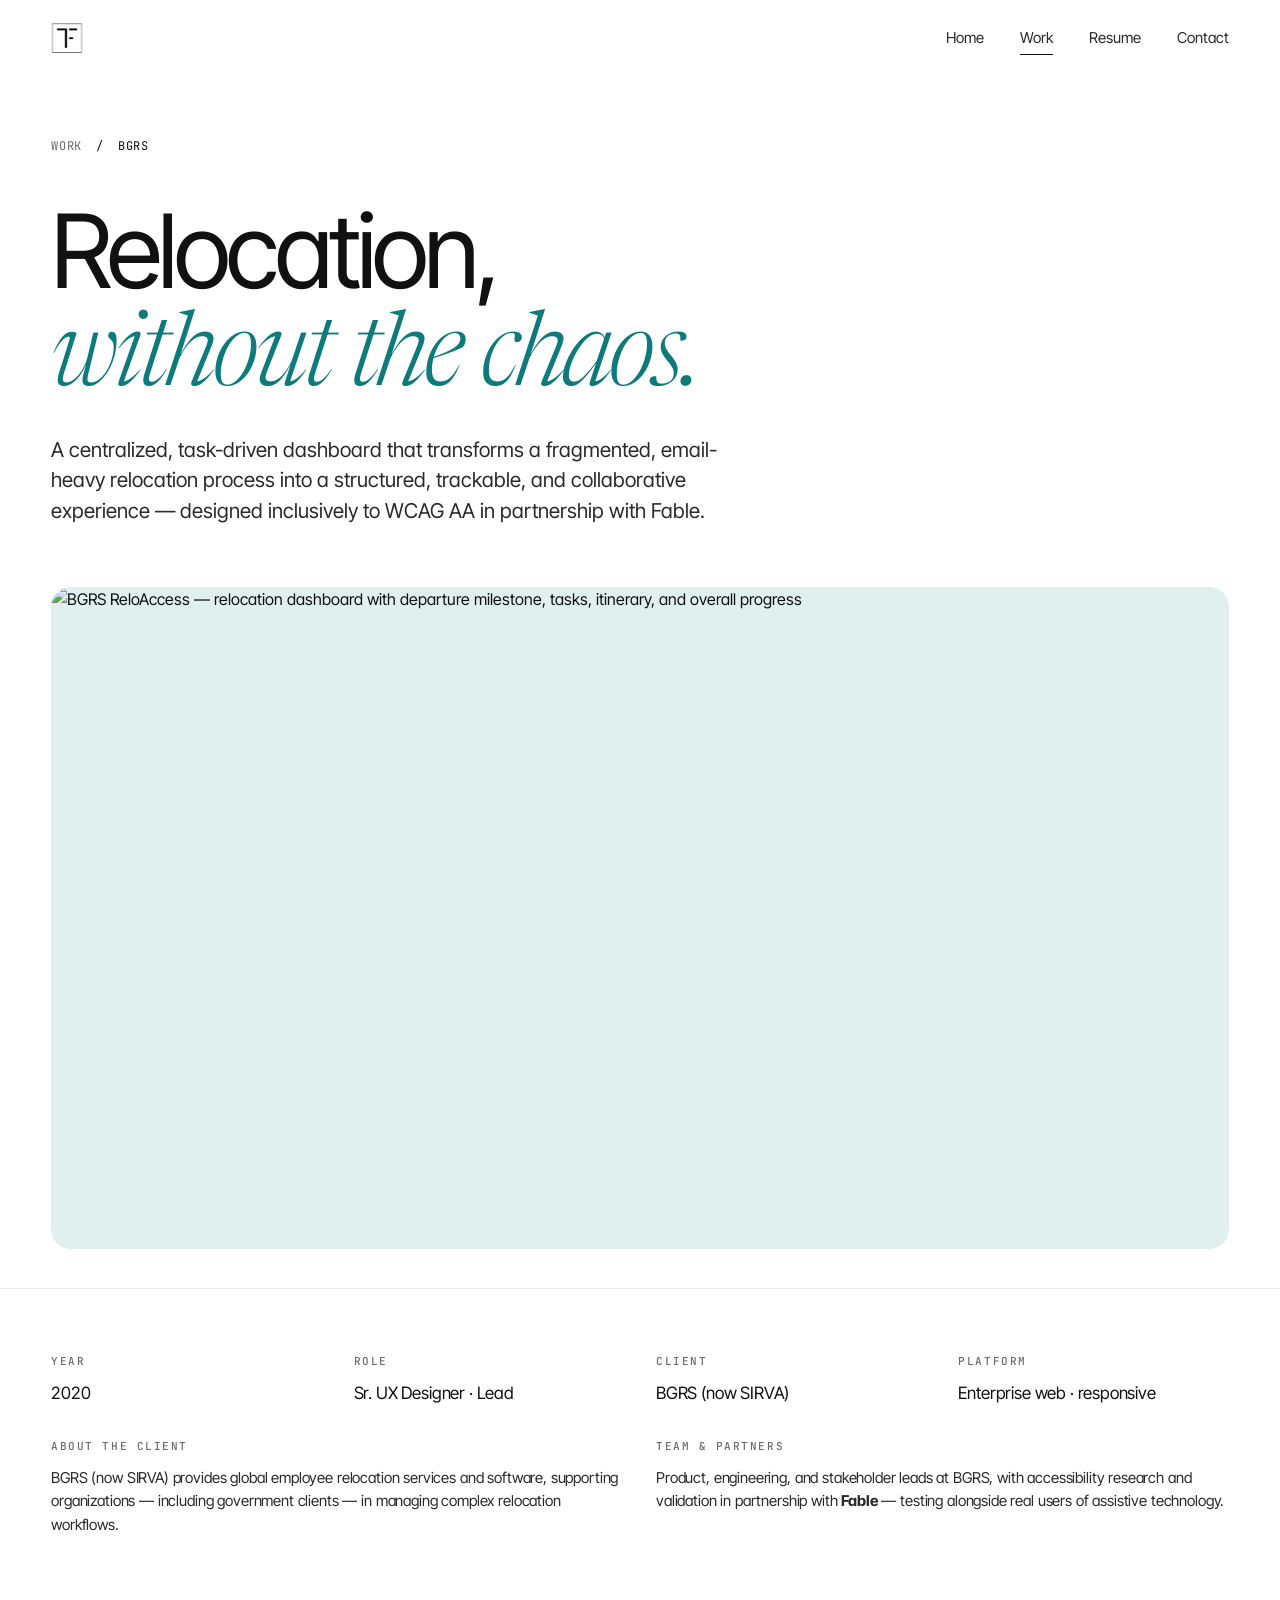
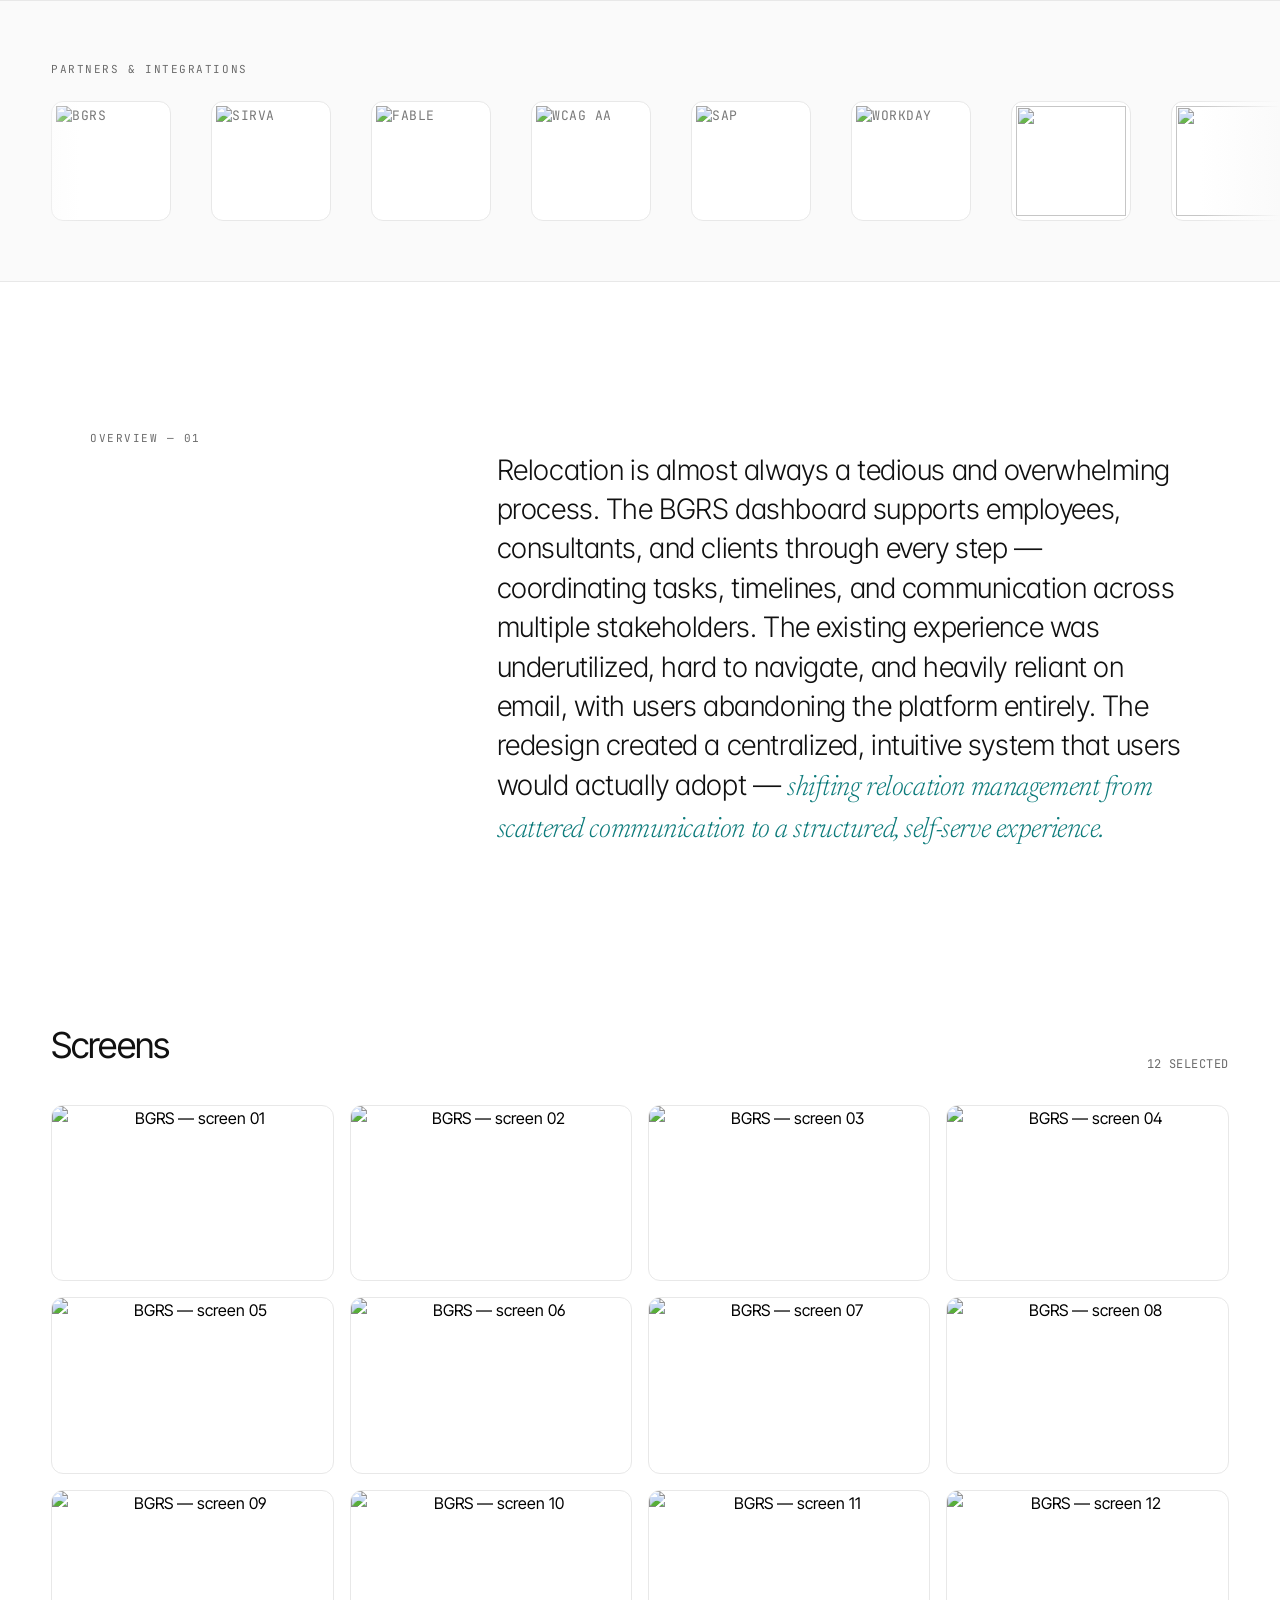
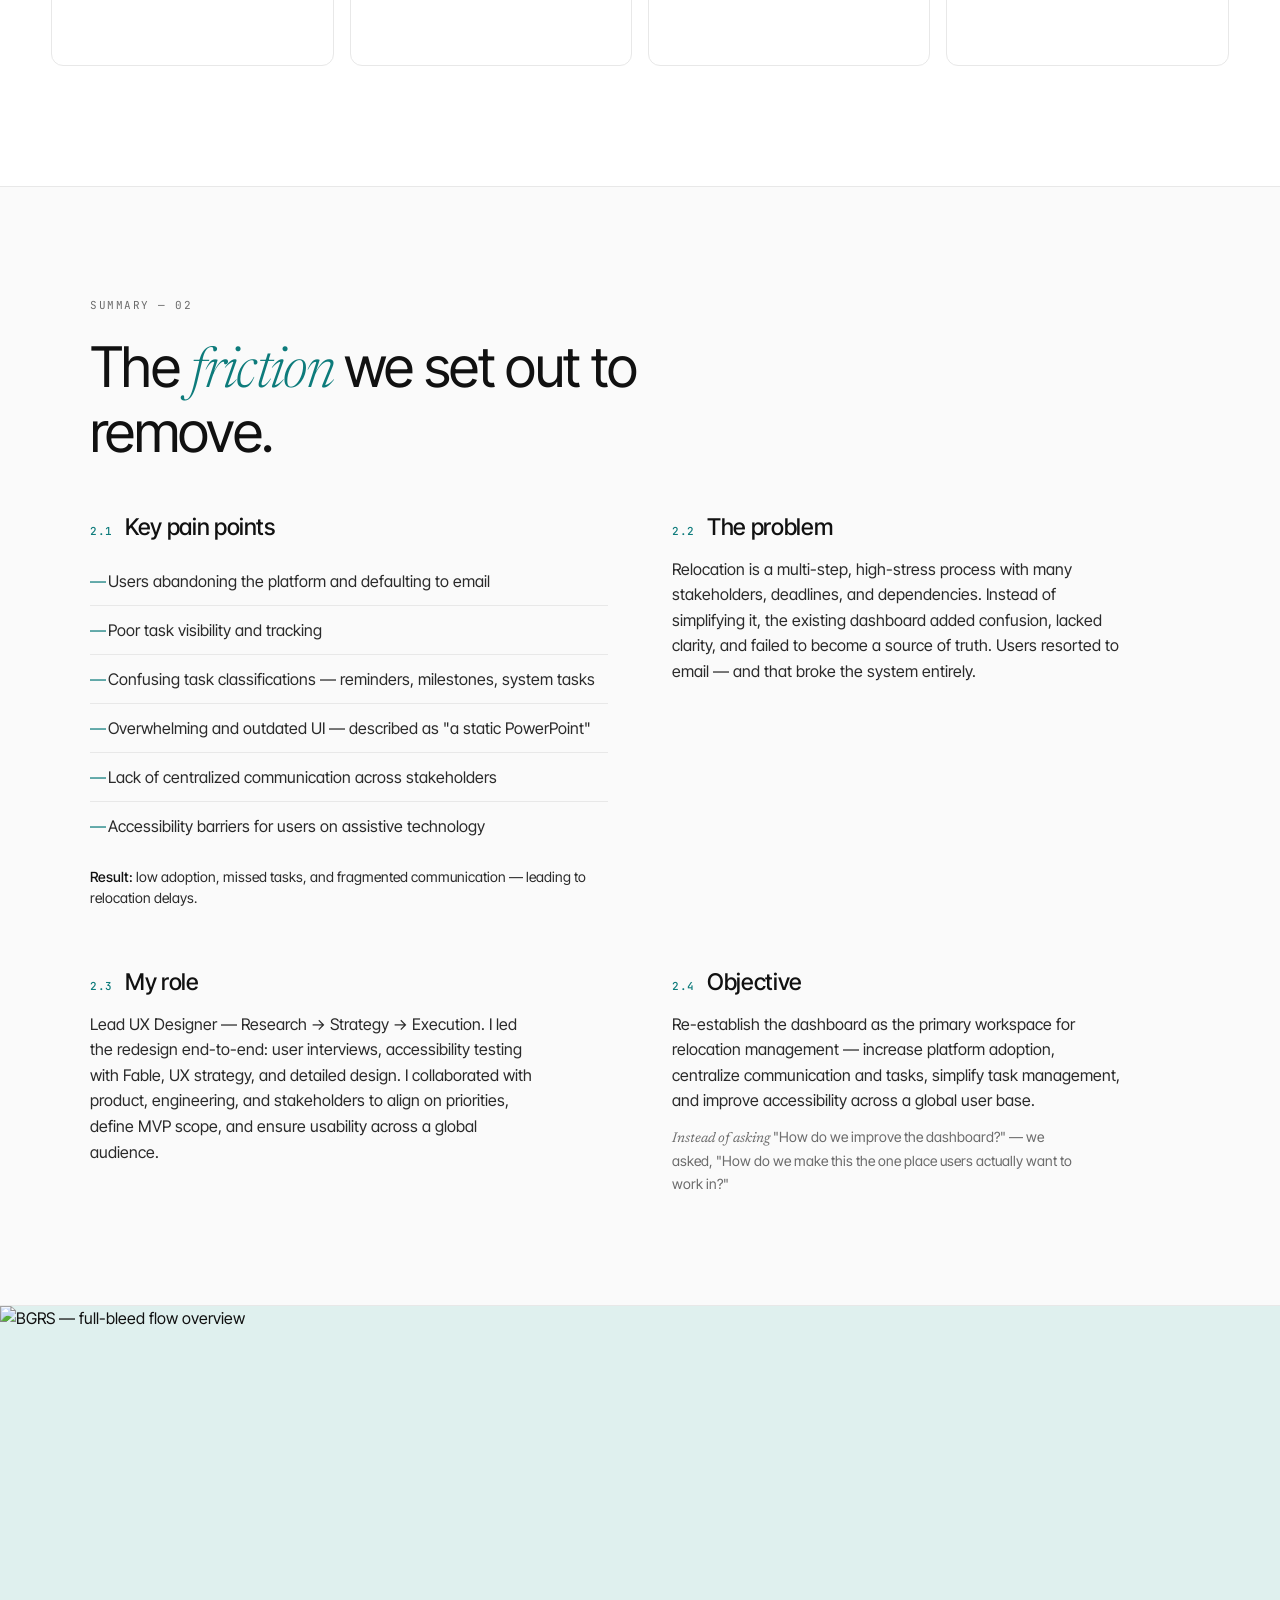
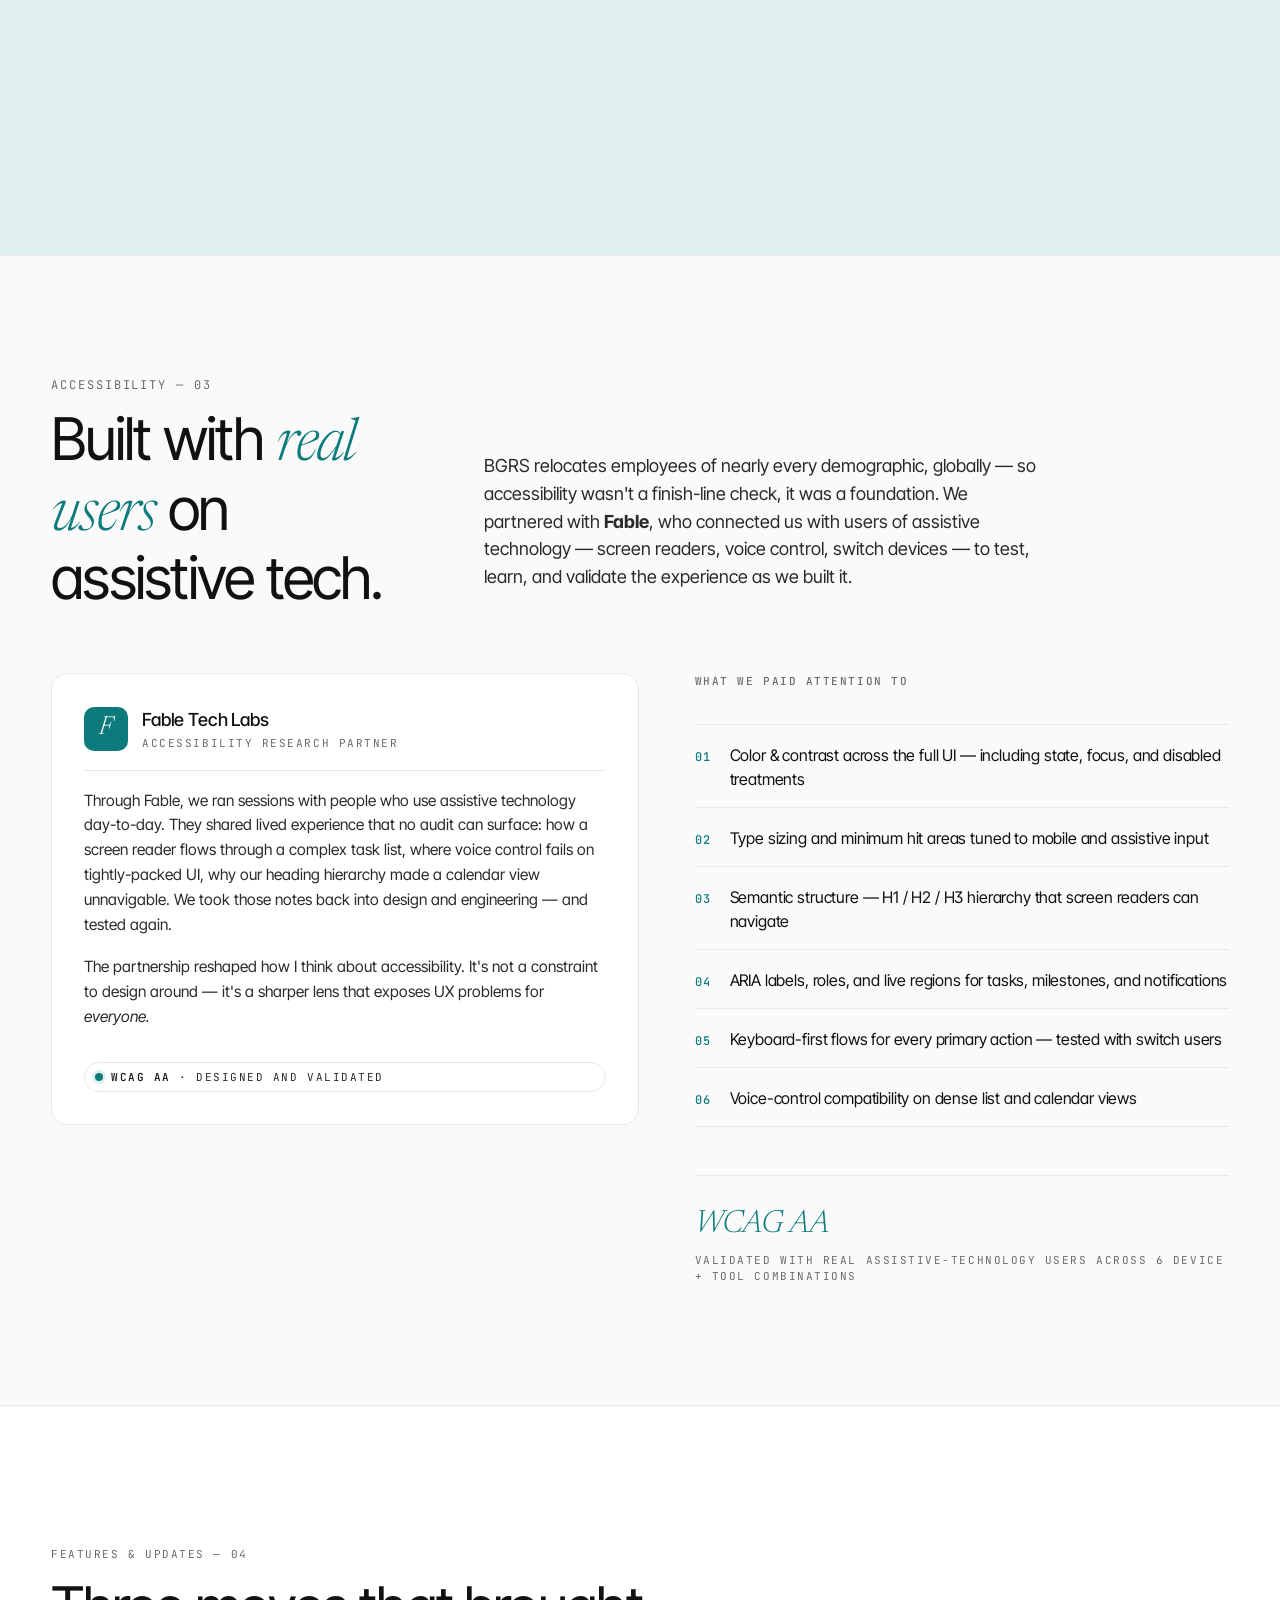
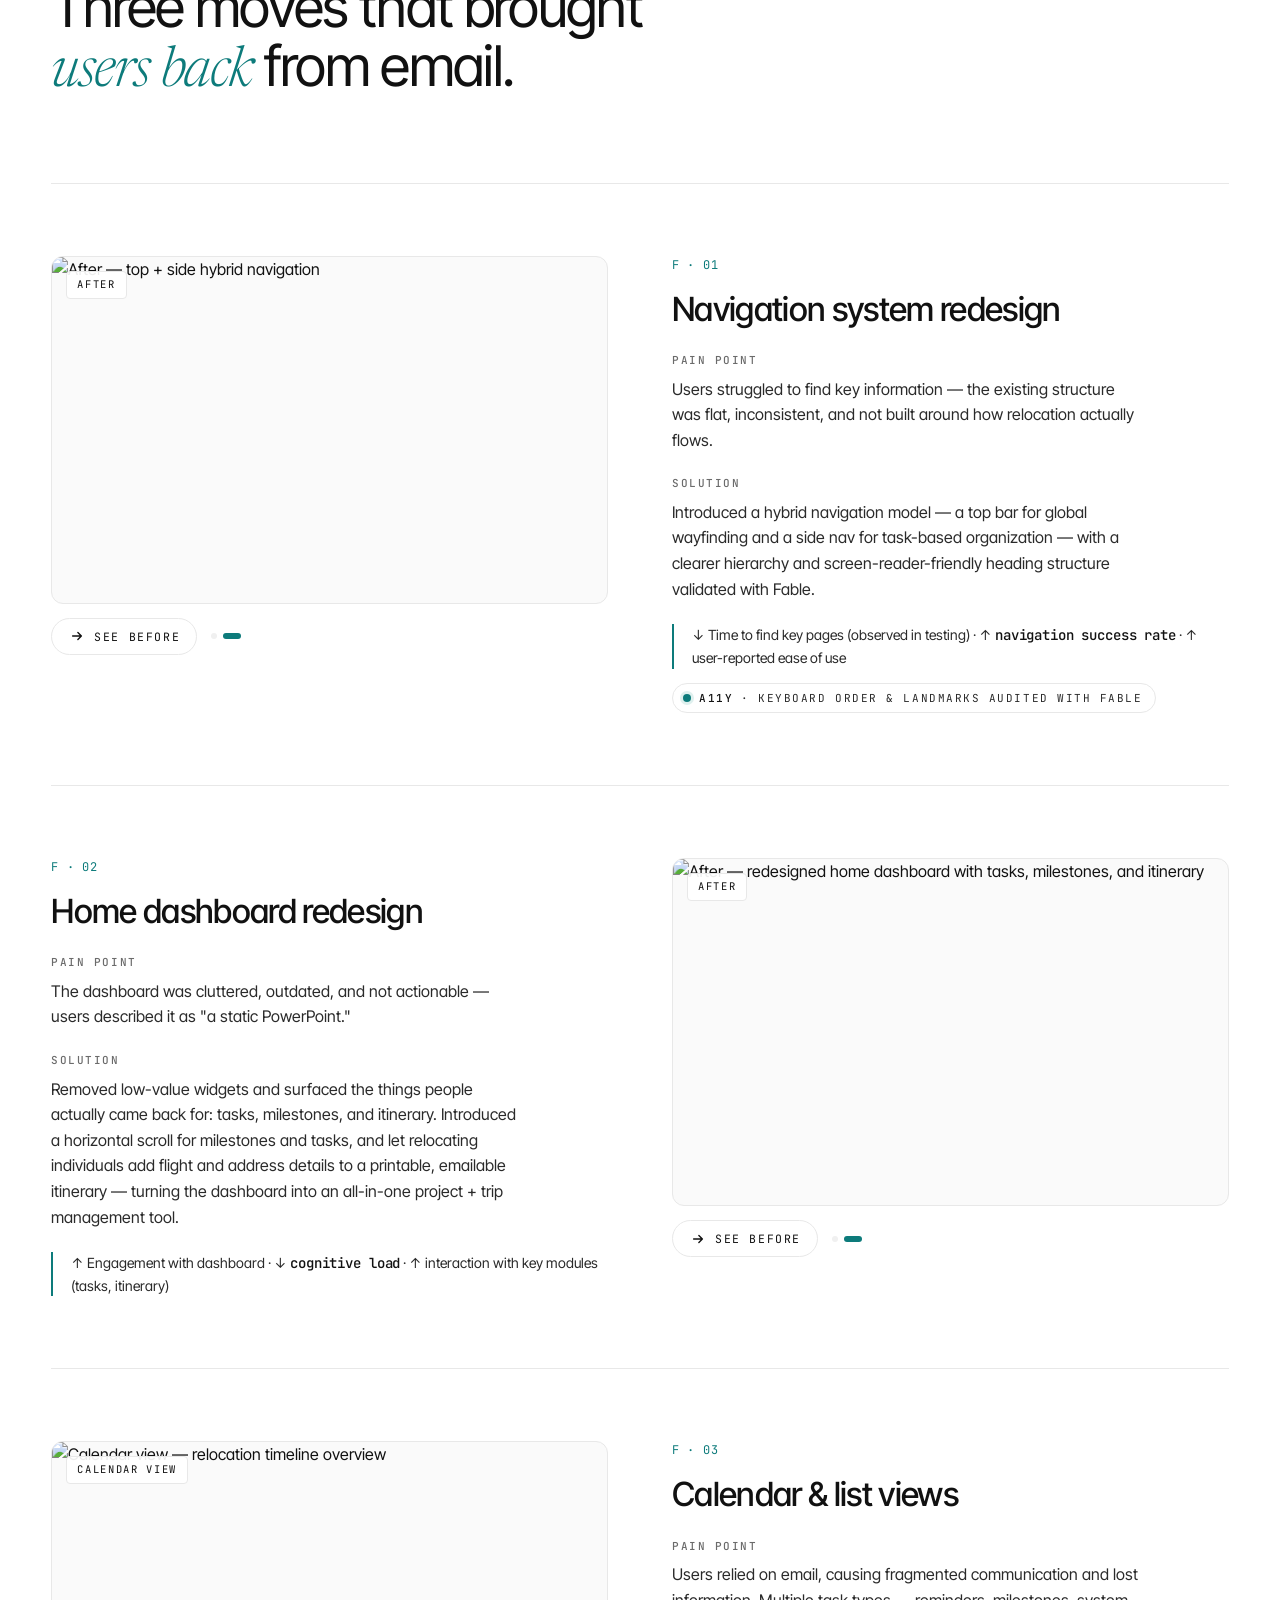
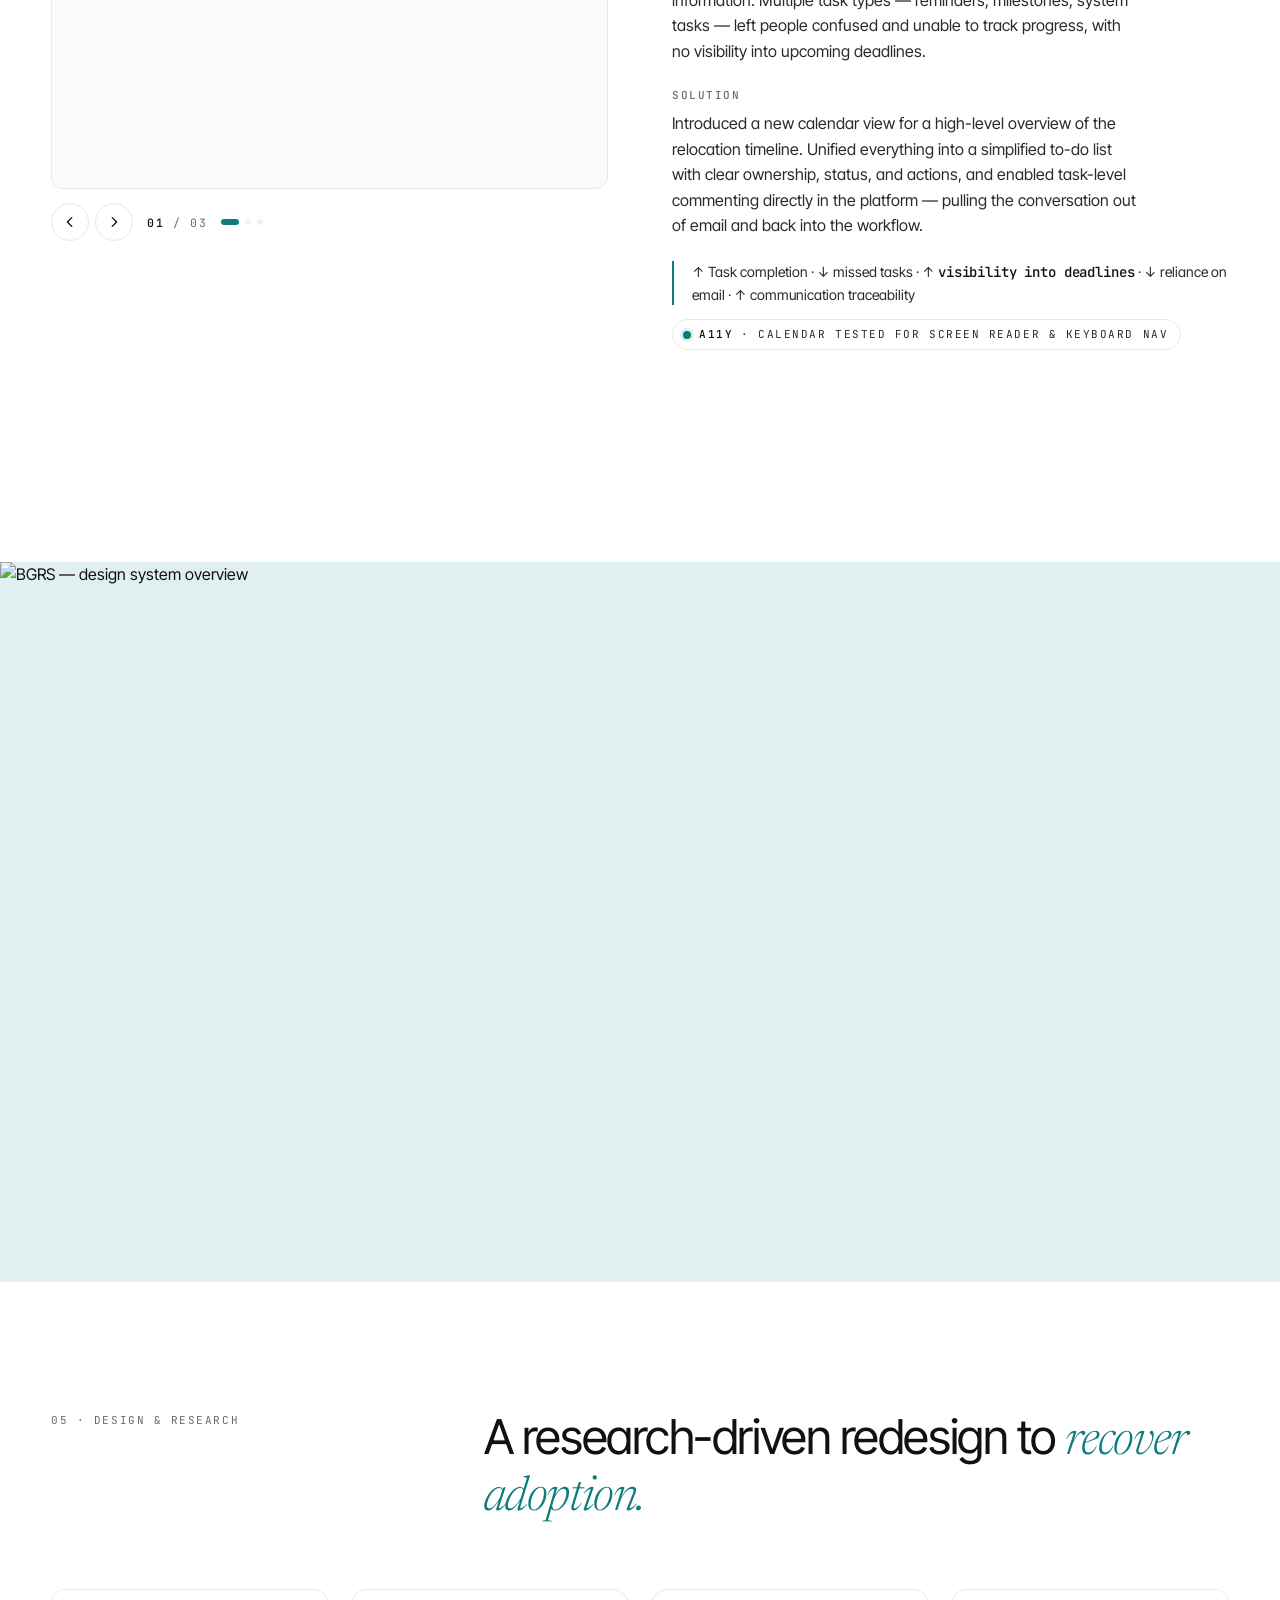
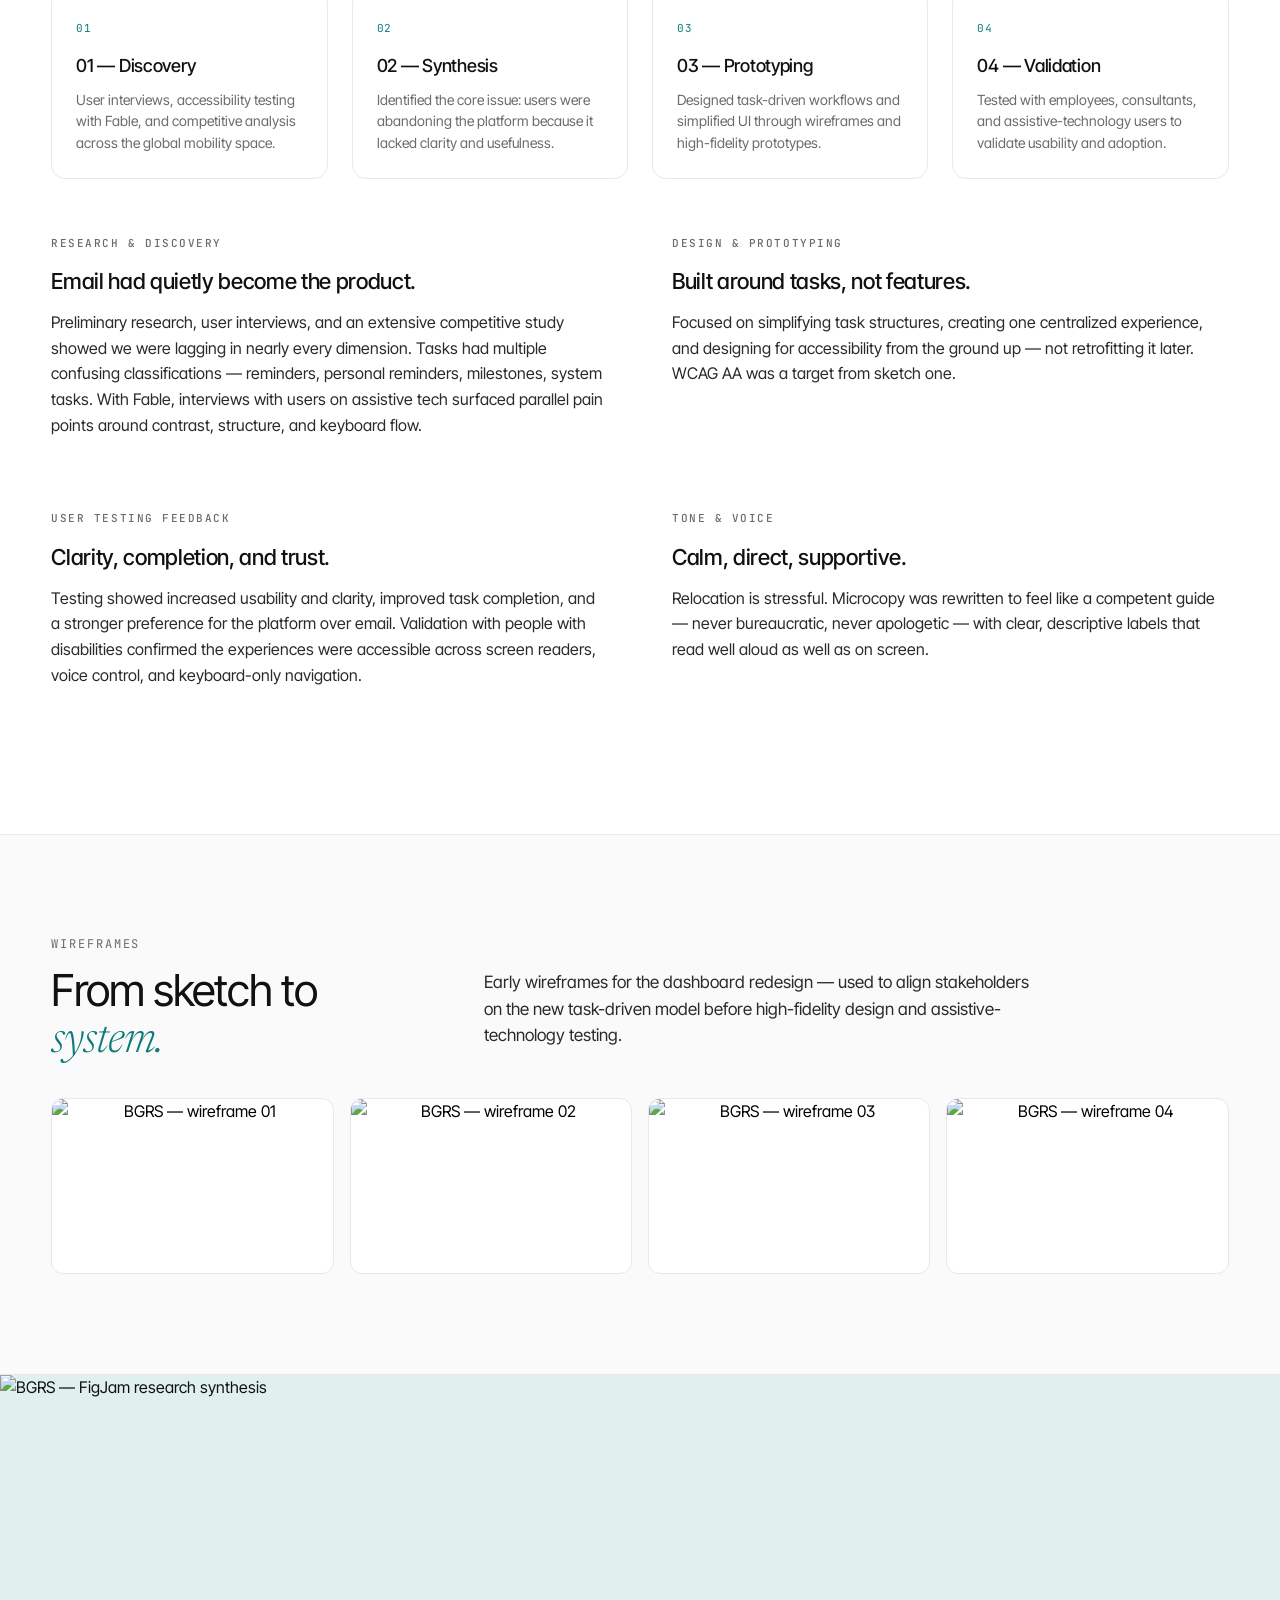
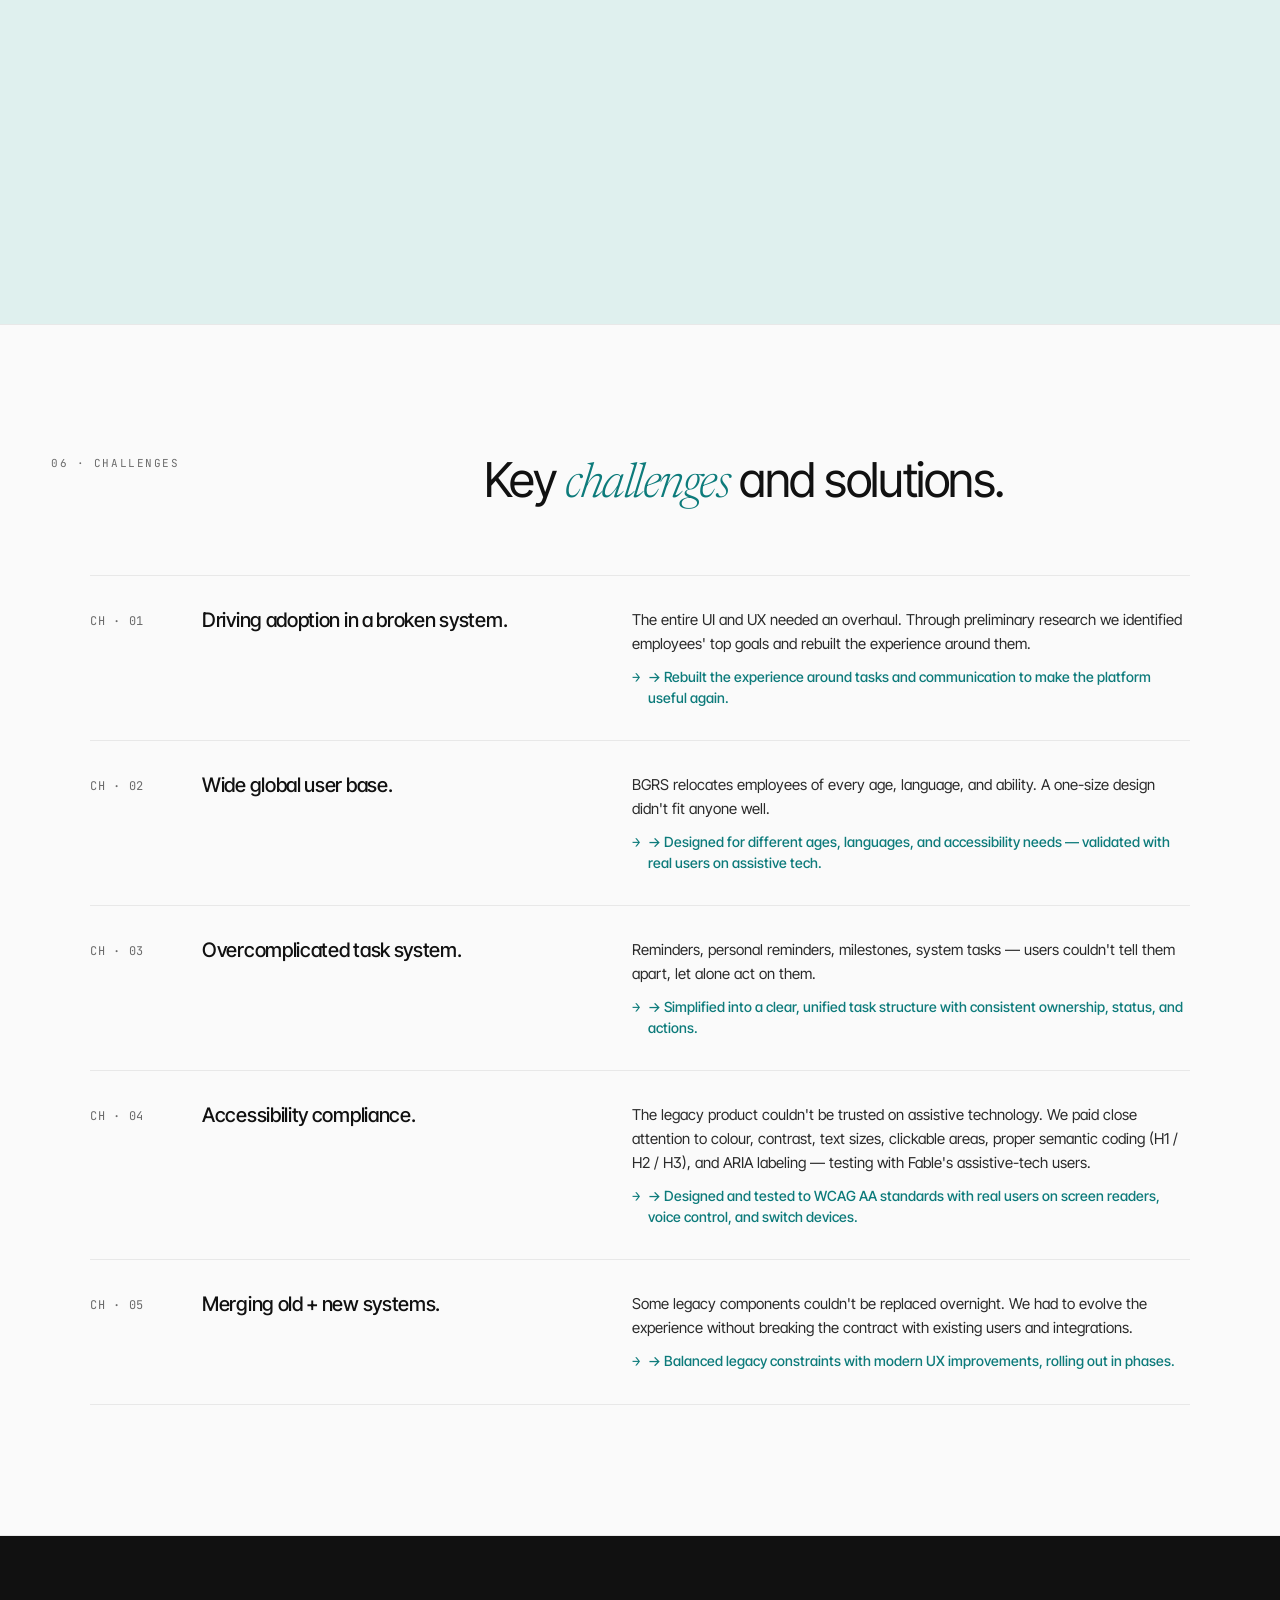
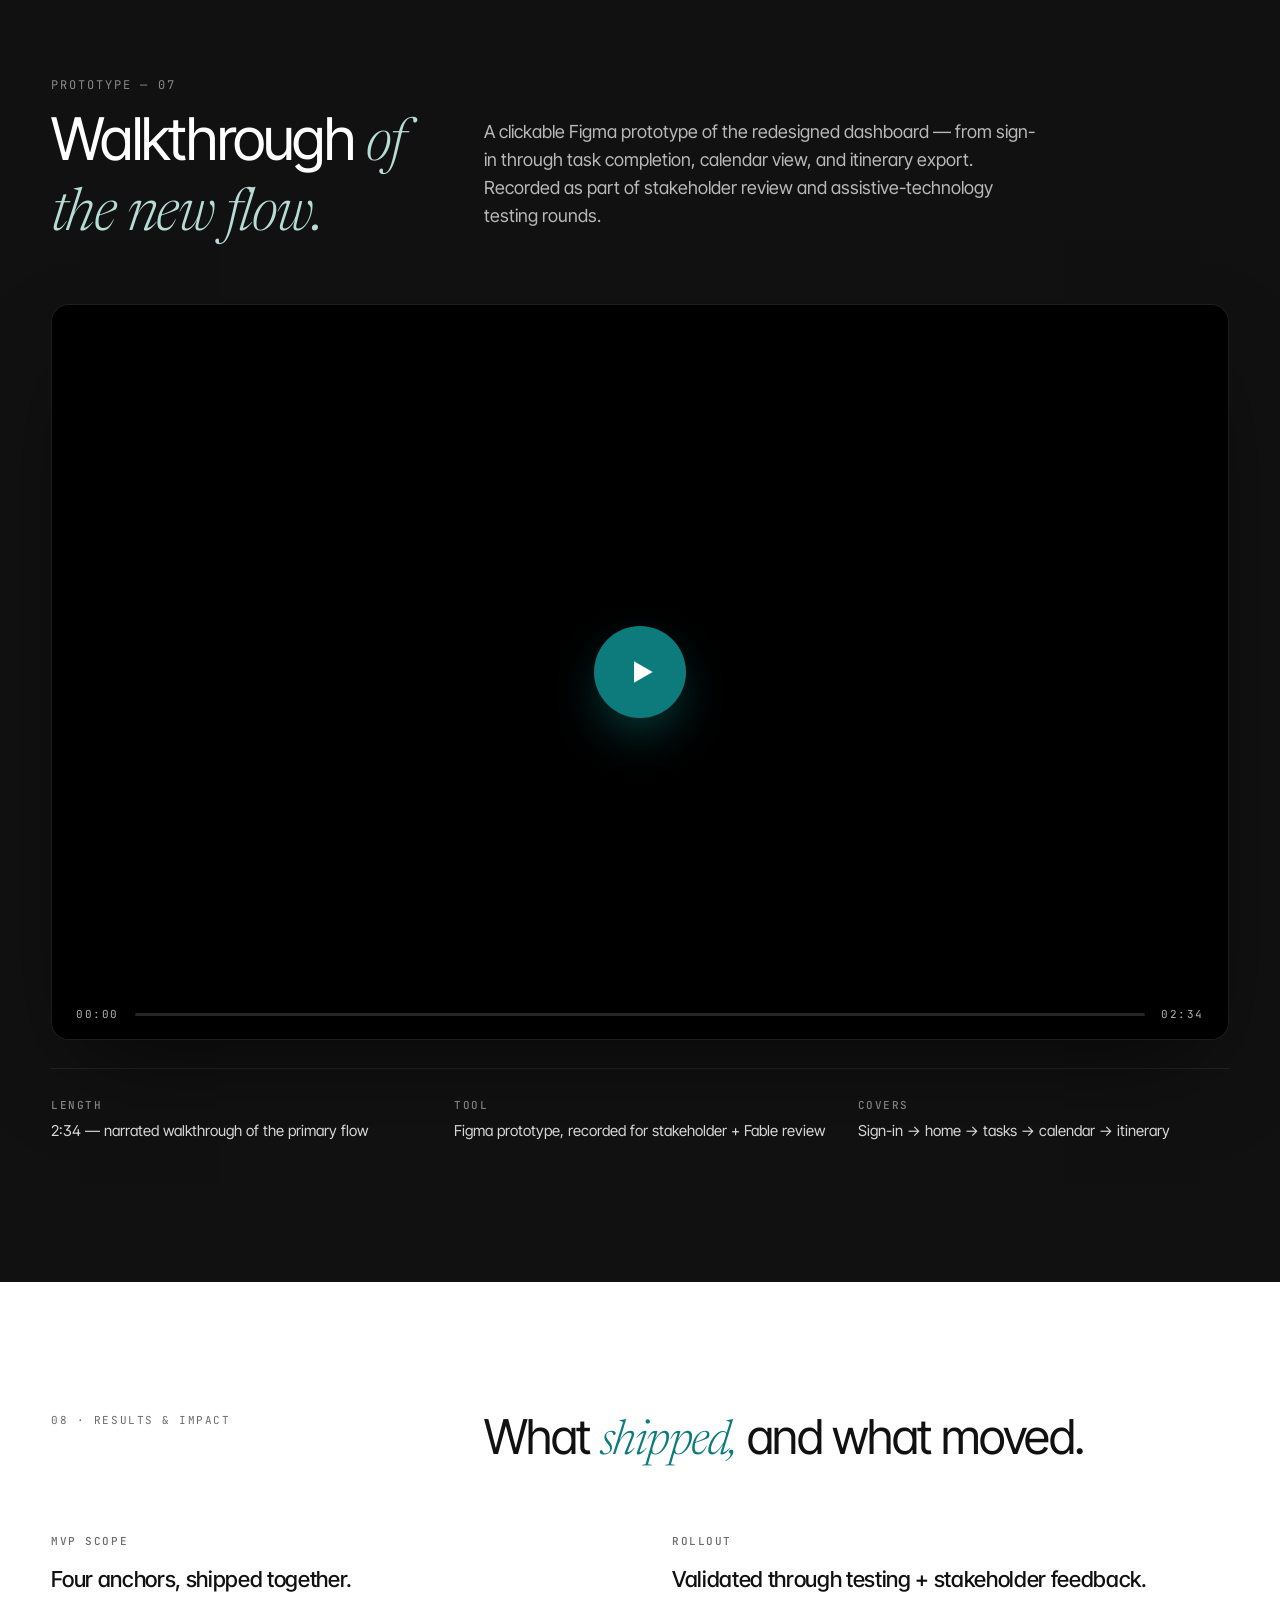
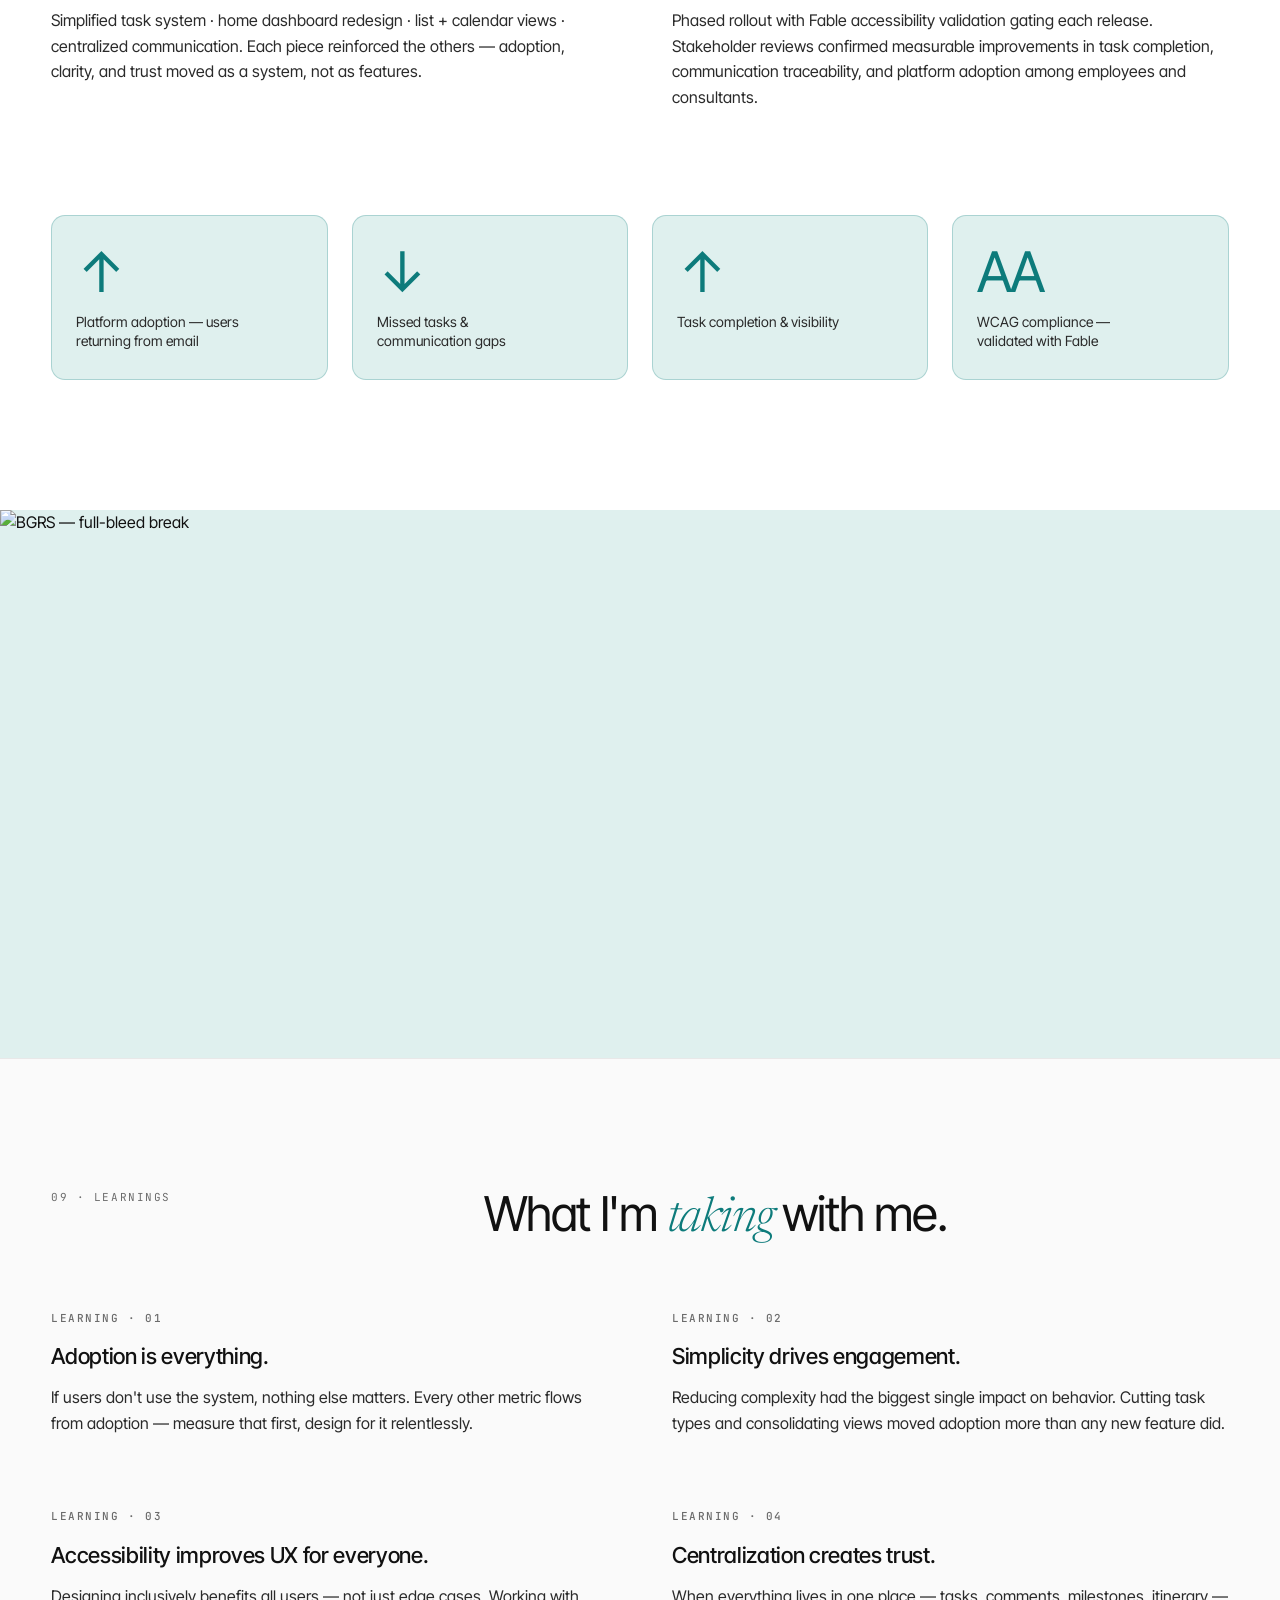
==== commit 91139393: "Swap BGRS and PromoPages logo marquees to image tiles Replaces the text-only <strong> logos with Clo" ====
--- a/case-bgrs.html
+++ b/case-bgrs.html
@@ -581,6 +581,32 @@
     .cs-lightbox__nav--next { right: 12px; }
     .cs-lightbox__close { top: 12px; right: 12px; width: 38px; height: 38px; font-size: 24px; }
   }
+
+  /* Logo marquee — square image tiles, 40px gap, seamless loop */
+  .cs-logos .cs-logo {
+    width: 120px;
+    height: 120px;
+    min-width: 120px;
+    padding: 4px;
+    border-radius: 12px;
+  }
+  .cs-logo img {
+    height: 100%;
+    width: 100%;
+    display: block;
+    object-fit: contain;
+    opacity: 0.9;
+    transition: opacity .25s ease;
+  }
+  .cs-logo:hover img { opacity: 1; }
+  .cs-logos__track {
+    gap: 40px;
+    animation-name: logoScrollBgrs;
+  }
+  @keyframes logoScrollBgrs {
+    from { transform: translateX(0); }
+    to   { transform: translateX(calc(-50% - 20px)); }
+  }
 </style>
 <!-- Hotjar Tracking Code for http://trishafeydesigns.com/ -->
 <script>
@@ -627,18 +653,19 @@
 <section class="cs-logos">
   <div class="cs-logos__label">Partners &amp; integrations</div>
   <div class="cs-logos__track-wrap"><div class="cs-logos__track">
-    <div class="cs-logo"><strong>BGRS</strong></div>
-    <div class="cs-logo"><strong>Fable</strong></div>
-    <div class="cs-logo"><strong>WCAG&nbsp;AA</strong></div>
-    <div class="cs-logo"><strong>SAP</strong></div>
-    <div class="cs-logo"><strong>Workday</strong></div>
-    <div class="cs-logo"><strong>SIRVA</strong></div>
-    <div class="cs-logo"><strong>BGRS</strong></div>
-    <div class="cs-logo"><strong>Fable</strong></div>
-    <div class="cs-logo"><strong>WCAG&nbsp;AA</strong></div>
-    <div class="cs-logo"><strong>SAP</strong></div>
-    <div class="cs-logo"><strong>Workday</strong></div>
-    <div class="cs-logo"><strong>SIRVA</strong></div>
+    <div class="cs-logo"><img src="https://assets.trishafeydesigns.com/bgrs/bgrs-logo.png" alt="BGRS" /></div>
+    <div class="cs-logo"><img src="https://assets.trishafeydesigns.com/bgrs/sirva-logo.png" alt="SIRVA" /></div>
+    <div class="cs-logo"><img src="https://assets.trishafeydesigns.com/bgrs/fable-logo.png" alt="Fable" /></div>
+    <div class="cs-logo"><img src="https://assets.trishafeydesigns.com/bgrs/wcag-logo.png" alt="WCAG AA" /></div>
+    <div class="cs-logo"><img src="https://assets.trishafeydesigns.com/bgrs/sap-logo.png" alt="SAP" /></div>
+    <div class="cs-logo"><img src="https://assets.trishafeydesigns.com/bgrs/workday-logo.png" alt="Workday" /></div>
+    <!-- duplicated for marquee -->
+    <div class="cs-logo"><img src="https://assets.trishafeydesigns.com/bgrs/bgrs-logo.png" alt="" /></div>
+    <div class="cs-logo"><img src="https://assets.trishafeydesigns.com/bgrs/sirva-logo.png" alt="" /></div>
+    <div class="cs-logo"><img src="https://assets.trishafeydesigns.com/bgrs/fable-logo.png" alt="" /></div>
+    <div class="cs-logo"><img src="https://assets.trishafeydesigns.com/bgrs/wcag-logo.png" alt="" /></div>
+    <div class="cs-logo"><img src="https://assets.trishafeydesigns.com/bgrs/sap-logo.png" alt="" /></div>
+    <div class="cs-logo"><img src="https://assets.trishafeydesigns.com/bgrs/workday-logo.png" alt="" /></div>
   </div></div>
 </section>
 
